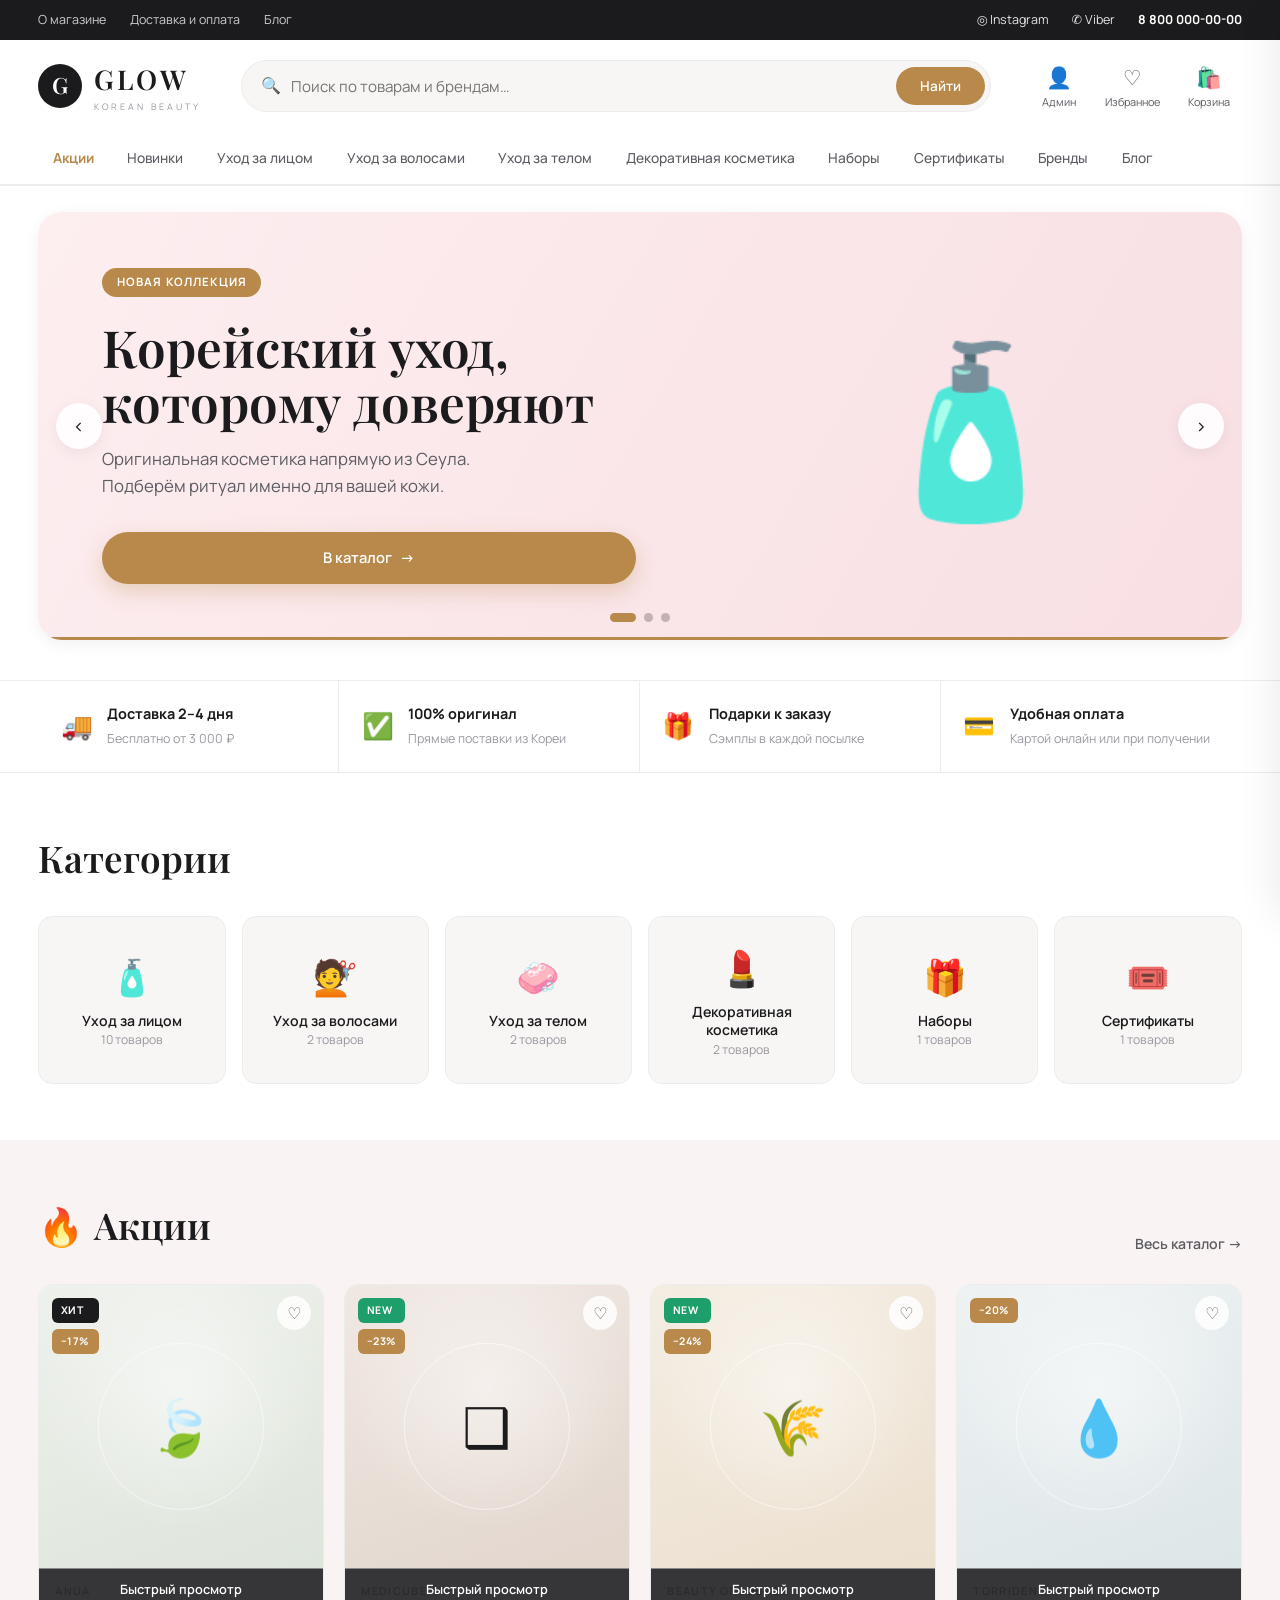
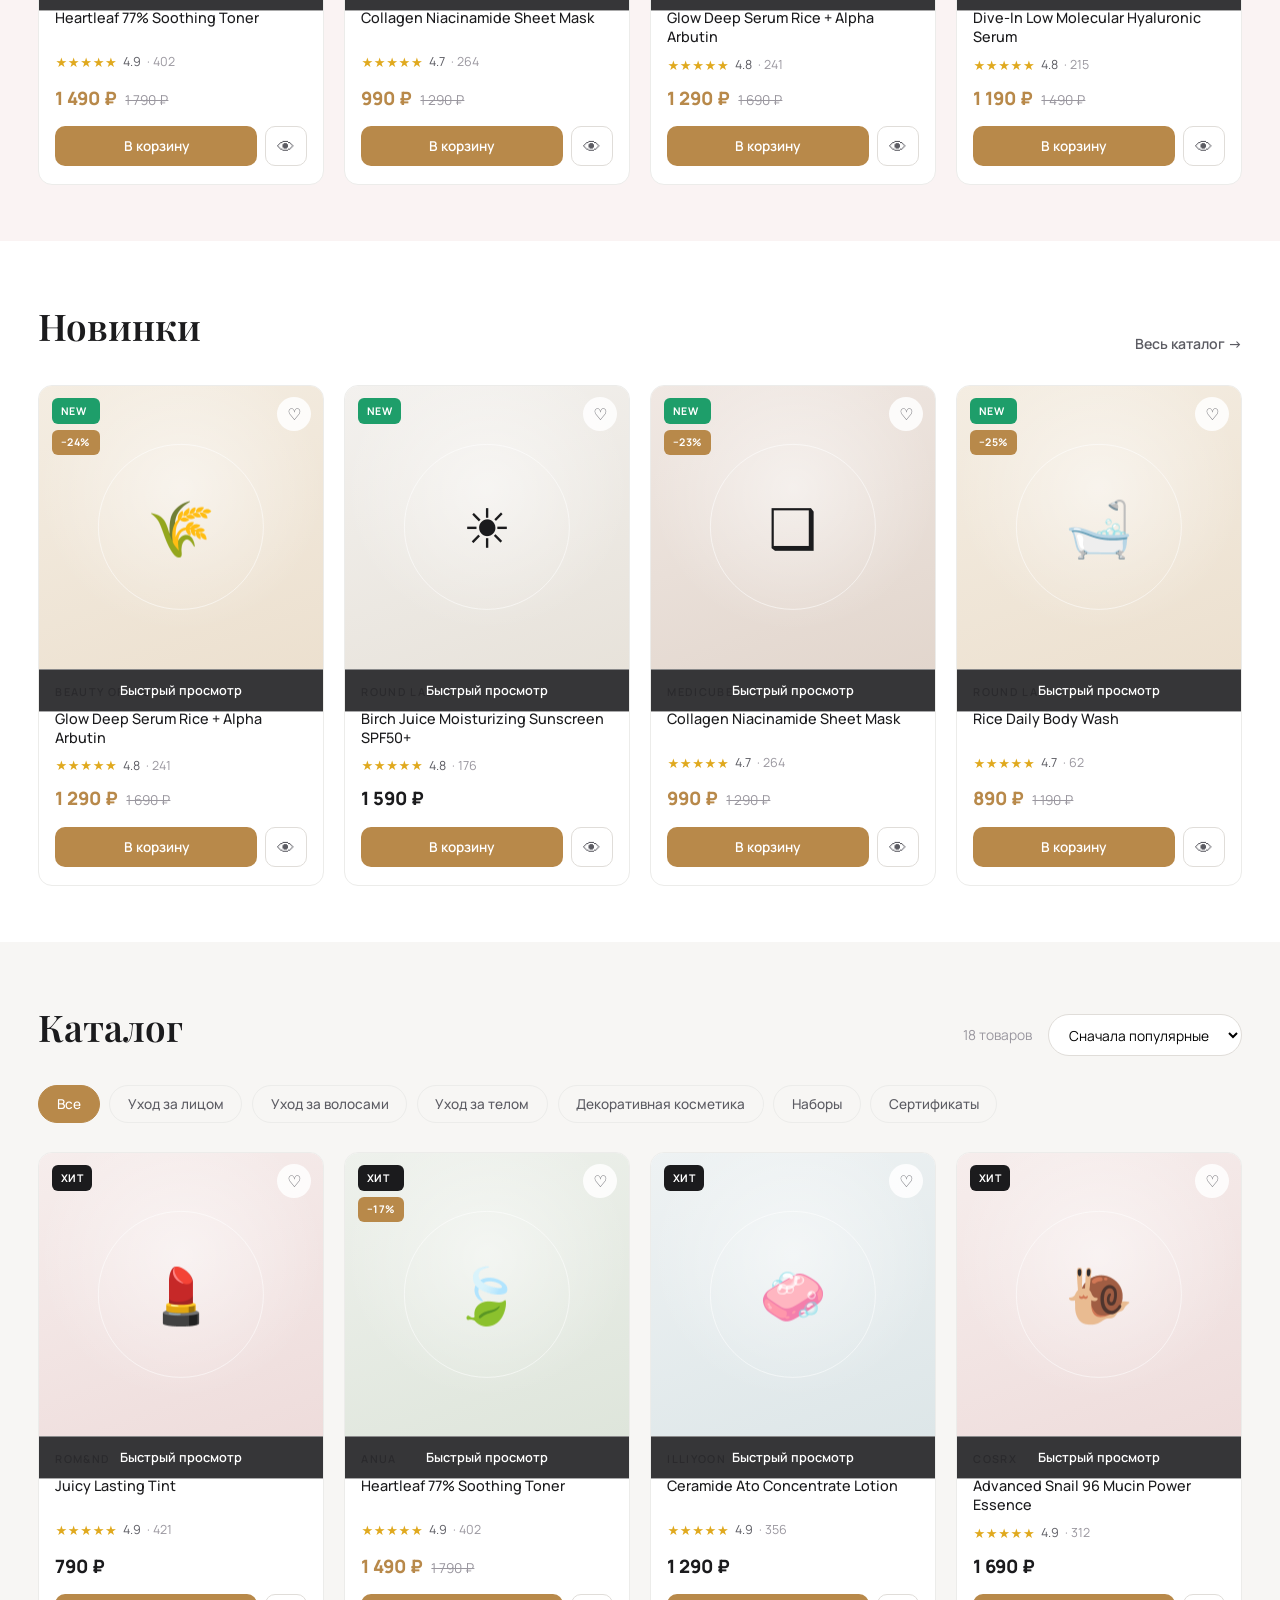
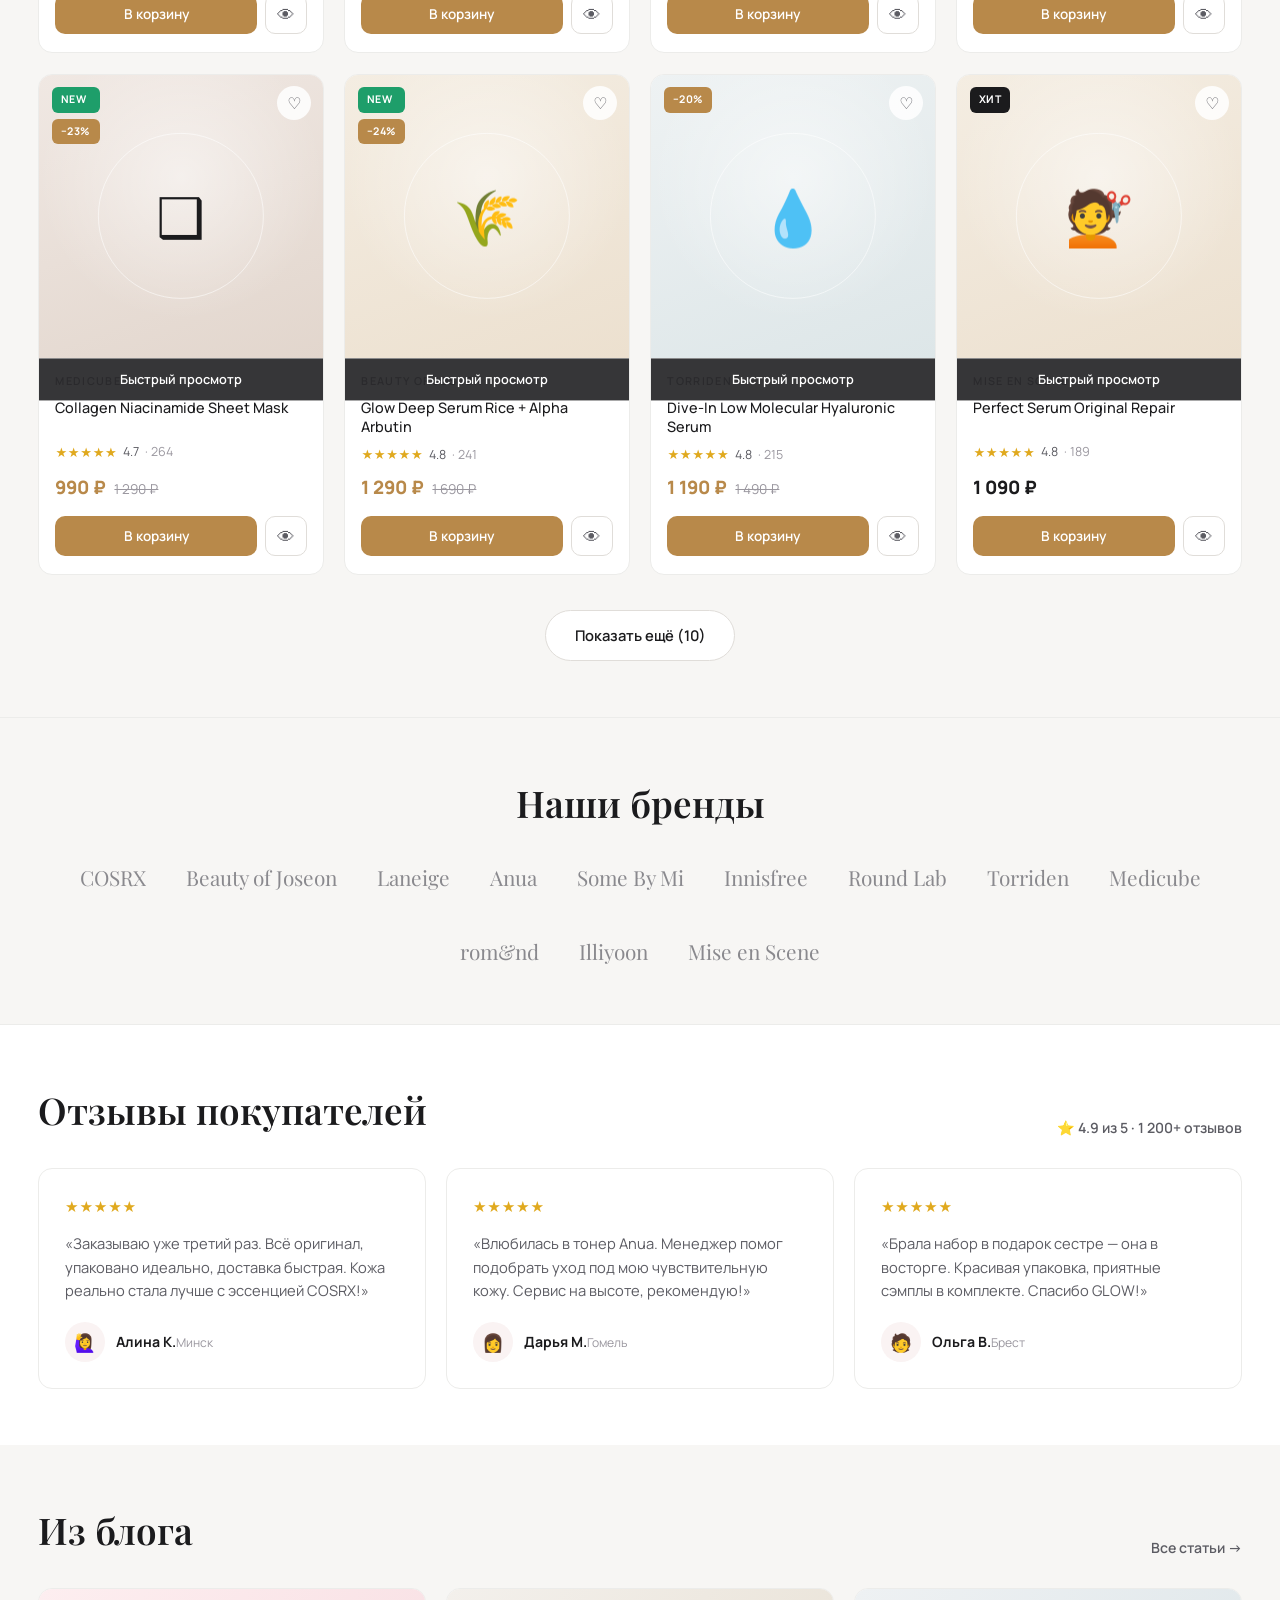
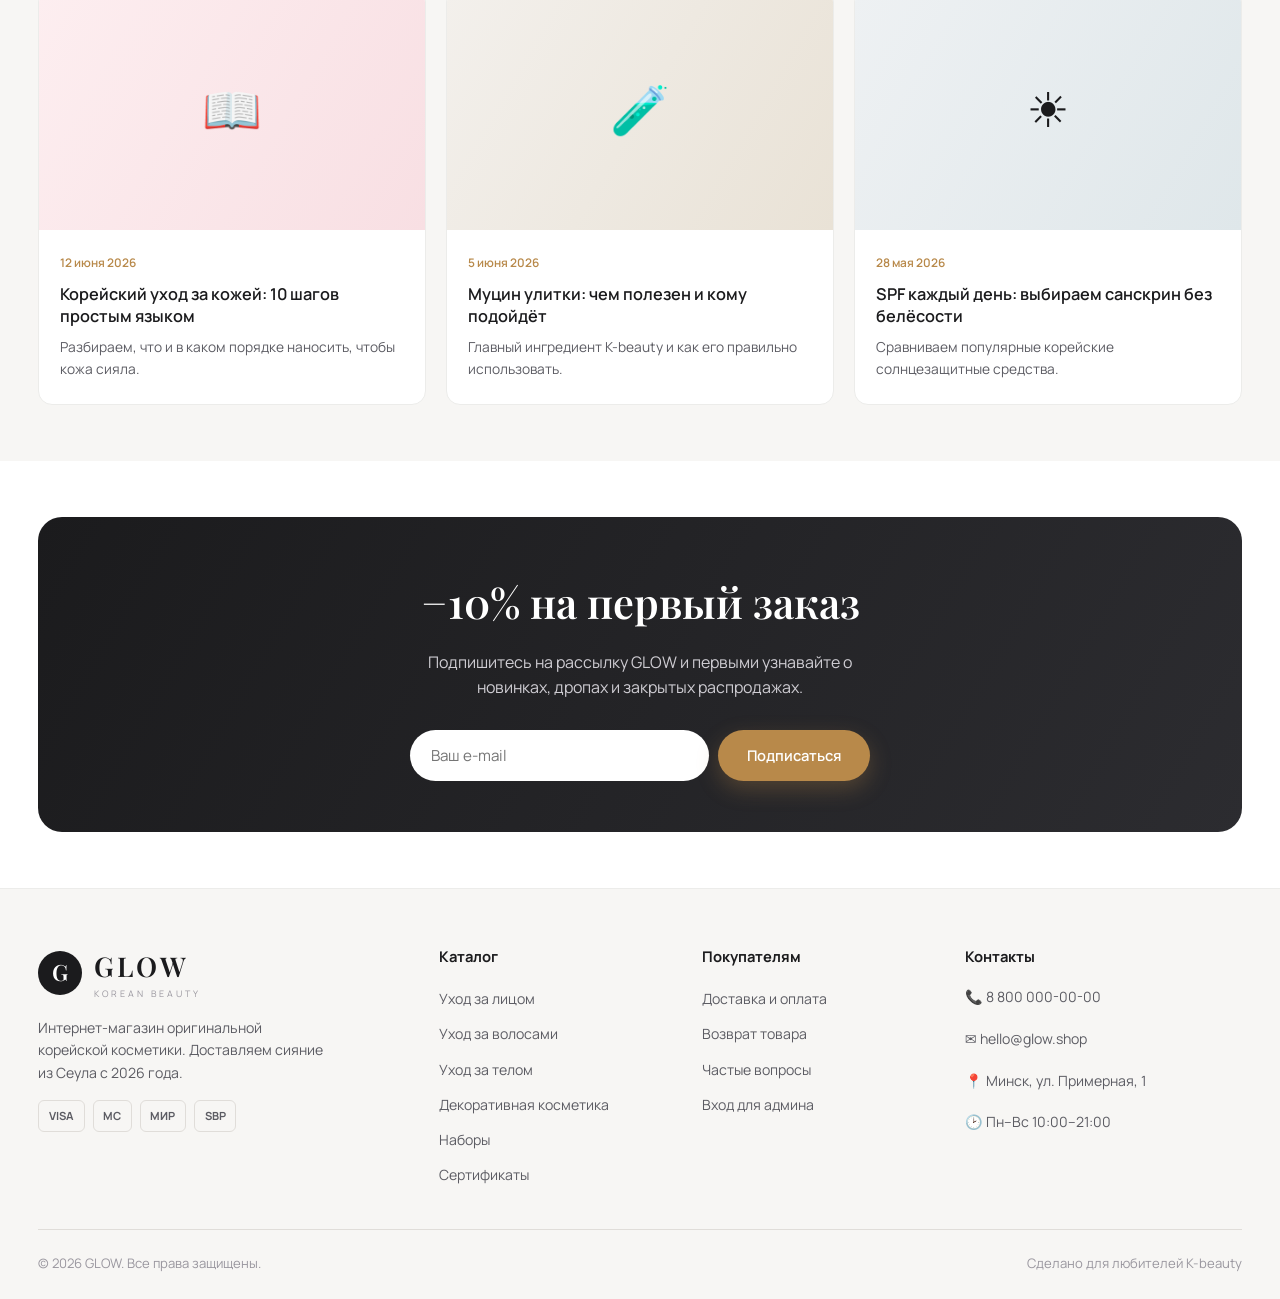
==== index.html @ 07dfbe12 "GLOW: интернет-магазин корейской косметики (витрина, корзина, админка, быстрый просмотр, избранное, " ====
<!DOCTYPE html>
<html lang="ru">
<head>
  <meta charset="UTF-8" />
  <meta name="viewport" content="width=device-width, initial-scale=1.0" />
  <title>GLOW — корейская косметика · интернет-магазин</title>
  <meta name="description" content="GLOW — оригинальная корейская косметика: уход за лицом, волосами, телом и декоративная косметика. Доставка по всей стране." />
  <link rel="preconnect" href="https://fonts.googleapis.com" />
  <link rel="preconnect" href="https://fonts.gstatic.com" crossorigin />
  <link rel="stylesheet" href="css/styles.css" />
  <link rel="icon" href="data:image/svg+xml,<svg xmlns='http://www.w3.org/2000/svg' viewBox='0 0 100 100'><circle cx='50' cy='50' r='48' fill='%231b1b1d'/><text x='50' y='70' font-size='54' text-anchor='middle' fill='white' font-family='Georgia'>G</text></svg>" />
</head>
<body>

  <!-- СЛУЖЕБНАЯ ПОЛОСА -->
  <div class="topbar">
    <div class="container">
      <div class="left">
        <a href="#about">О магазине</a>
        <a href="#delivery">Доставка и оплата</a>
        <a href="#blog">Блог</a>
      </div>
      <div class="right">
        <a href="#" title="Instagram">◎ Instagram</a>
        <a href="#" title="Viber">✆ Viber</a>
        <a href="tel:+78000000000" class="phone">8 800 000-00-00</a>
      </div>
    </div>
  </div>

  <!-- ШАПКА -->
  <header class="header" id="header">
    <div class="container header-main">
      <a href="index.html" class="logo">
        <span class="logo-mark">G</span>
        <span><span class="logo-text">GLOW</span><span class="logo-sub">korean beauty</span></span>
      </a>

      <form class="search" id="searchForm">
        <span class="ic">🔍</span>
        <input type="search" id="searchInput" placeholder="Поиск по товарам и брендам…" />
        <button type="submit">Найти</button>
      </form>

      <div class="header-actions">
        <button class="act" id="adminBtn"><span class="ic">👤</span><span>Админ</span></button>
        <button class="act" id="wishBtn"><span class="ic">♡</span><span>Избранное</span>
          <span class="cart-count" id="wishCount">0</span>
        </button>
        <button class="act" id="cartBtn"><span class="ic">🛍️</span><span>Корзина</span>
          <span class="cart-count" id="cartCount">0</span>
        </button>
      </div>
    </div>

    <!-- НАВИГАЦИЯ ПО КАТЕГОРИЯМ -->
    <nav class="catnav">
      <div class="container" id="catnav">
        <a href="#sale" class="hot">Акции</a>
        <a href="#new">Новинки</a>
        <!-- категории добавятся скриптом -->
        <a href="#brands">Бренды</a>
        <a href="#blog">Блог</a>
      </div>
    </nav>
  </header>

  <!-- ГЕРОЙ-СЛАЙДЕР -->
  <section class="hero">
    <div class="container">
      <div class="slider" id="slider">
        <div class="slides" id="slides">
          <div class="slide t1">
            <div class="s-copy">
              <span class="s-tag">Новая коллекция</span>
              <h2>Корейский уход,<br/>которому доверяют</h2>
              <p>Оригинальная косметика напрямую из Сеула. Подберём ритуал именно для вашей кожи.</p>
              <a href="#catalog" class="btn btn-red">В каталог <span class="arrow">→</span></a>
            </div>
            <div class="s-visual"><span class="motif">🧴</span></div>
          </div>
          <div class="slide t2">
            <div class="s-copy">
              <span class="s-tag">Скидки до 30%</span>
              <h2>Сезон распродаж<br/>уже начался</h2>
              <p>Бестселлеры COSRX, Anua и Beauty of Joseon по специальным ценам. Успейте забрать.</p>
              <a href="#sale" class="btn btn-red">Смотреть акции <span class="arrow">→</span></a>
            </div>
            <div class="s-visual"><span class="motif">🌸</span></div>
          </div>
          <div class="slide t3">
            <div class="s-copy">
              <span class="s-tag">Наборы GLOW</span>
              <h2>Готовый ритуал<br/>в одной коробке</h2>
              <p>Тонер, сыворотка, крем и SPF — всё, что нужно для сияющей кожи, со скидкой до 25%.</p>
              <a href="#catalog" class="btn btn-red">Выбрать набор <span class="arrow">→</span></a>
            </div>
            <div class="s-visual"><span class="motif">🎁</span></div>
          </div>
        </div>
        <button class="slider-arrow prev" id="slidePrev">‹</button>
        <button class="slider-arrow next" id="slideNext">›</button>
        <div class="slider-dots" id="slideDots"></div>
        <div class="slider-bar"><i id="slideBar"></i></div>
      </div>
    </div>
  </section>

  <!-- ДОВЕРИЕ -->
  <div class="trust" id="delivery">
    <div class="container">
      <div class="t"><span class="ic">🚚</span><div><b>Доставка 2–4 дня</b><span>Бесплатно от 3 000 ₽</span></div></div>
      <div class="t"><span class="ic">✅</span><div><b>100% оригинал</b><span>Прямые поставки из Кореи</span></div></div>
      <div class="t"><span class="ic">🎁</span><div><b>Подарки к заказу</b><span>Сэмплы в каждой посылке</span></div></div>
      <div class="t"><span class="ic">💳</span><div><b>Удобная оплата</b><span>Картой онлайн или при получении</span></div></div>
    </div>
  </div>

  <!-- КАТЕГОРИИ -->
  <section id="categories">
    <div class="container">
      <div class="sec-head"><h2>Категории</h2></div>
      <div class="cat-grid" id="catGrid"></div>
    </div>
  </section>

  <!-- АКЦИИ -->
  <section id="sale" style="background:var(--bg-soft-2)">
    <div class="container">
      <div class="sec-head">
        <h2><span class="em">🔥</span> Акции</h2>
        <a href="#catalog" class="link">Весь каталог →</a>
      </div>
      <div class="products" id="saleGrid"></div>
    </div>
  </section>

  <!-- НОВИНКИ -->
  <section id="new">
    <div class="container">
      <div class="sec-head">
        <h2>Новинки</h2>
        <a href="#catalog" class="link">Весь каталог →</a>
      </div>
      <div class="products" id="newGrid"></div>
    </div>
  </section>

  <!-- КАТАЛОГ -->
  <section id="catalog" style="background:var(--bg-soft)">
    <div class="container">
      <div class="sec-head">
        <h2>Каталог</h2>
        <div class="cat-tools">
          <span id="catCount" class="count-lbl"></span>
          <select id="sortSelect" class="sort-select" aria-label="Сортировка">
            <option value="popular">Сначала популярные</option>
            <option value="cheap">Сначала дешёвые</option>
            <option value="expensive">Сначала дорогие</option>
            <option value="rating">По рейтингу</option>
            <option value="discount">По размеру скидки</option>
            <option value="new">Сначала новинки</option>
          </select>
        </div>
      </div>
      <div class="filters" id="filters"></div>
      <div class="products" id="products"></div>
      <div class="load-more-wrap"><button class="btn btn-line" id="loadMore">Показать ещё</button></div>
    </div>
  </section>

  <!-- БРЕНДЫ -->
  <section class="brands" id="brands">
    <div class="container">
      <div class="sec-head" style="justify-content:center"><h2>Наши бренды</h2></div>
      <div class="brand-row">
        <span>COSRX</span><span>Beauty of Joseon</span><span>Laneige</span><span>Anua</span>
        <span>Some By Mi</span><span>Innisfree</span><span>Round Lab</span><span>Torriden</span>
        <span>Medicube</span><span>rom&amp;nd</span><span>Illiyoon</span><span>Mise en Scene</span>
      </div>
    </div>
  </section>

  <!-- ОТЗЫВЫ -->
  <section id="reviews">
    <div class="container">
      <div class="sec-head"><h2>Отзывы покупателей</h2><span class="link">⭐ 4.9 из 5 · 1 200+ отзывов</span></div>
      <div class="reviews-grid">
        <div class="review">
          <div class="stars">★★★★★</div>
          <p>«Заказываю уже третий раз. Всё оригинал, упаковано идеально, доставка быстрая. Кожа реально стала лучше с эссенцией COSRX!»</p>
          <div class="who"><div class="av">🙋‍♀️</div><div><b>Алина К.</b><span>Минск</span></div></div>
        </div>
        <div class="review">
          <div class="stars">★★★★★</div>
          <p>«Влюбилась в тонер Anua. Менеджер помог подобрать уход под мою чувствительную кожу. Сервис на высоте, рекомендую!»</p>
          <div class="who"><div class="av">👩</div><div><b>Дарья М.</b><span>Гомель</span></div></div>
        </div>
        <div class="review">
          <div class="stars">★★★★★</div>
          <p>«Брала набор в подарок сестре — она в восторге. Красивая упаковка, приятные сэмплы в комплекте. Спасибо GLOW!»</p>
          <div class="who"><div class="av">🧑</div><div><b>Ольга В.</b><span>Брест</span></div></div>
        </div>
      </div>
    </div>
  </section>

  <!-- БЛОГ -->
  <section id="blog" style="background:var(--bg-soft)">
    <div class="container">
      <div class="sec-head"><h2>Из блога</h2><a href="#" class="link">Все статьи →</a></div>
      <div class="blog-grid">
        <article class="post">
          <div class="cover t1" style="background:linear-gradient(120deg,#fdeef0,#f8dfe3)">📖</div>
          <div class="pb"><span class="date">12 июня 2026</span><h4>Корейский уход за кожей: 10 шагов простым языком</h4><p>Разбираем, что и в каком порядке наносить, чтобы кожа сияла.</p></div>
        </article>
        <article class="post">
          <div class="cover t2" style="background:linear-gradient(120deg,#f3f0ec,#e9e2d6)">🧪</div>
          <div class="pb"><span class="date">5 июня 2026</span><h4>Муцин улитки: чем полезен и кому подойдёт</h4><p>Главный ингредиент K-beauty и как его правильно использовать.</p></div>
        </article>
        <article class="post">
          <div class="cover t3" style="background:linear-gradient(120deg,#eef1f3,#dfe7ea)">☀️</div>
          <div class="pb"><span class="date">28 мая 2026</span><h4>SPF каждый день: выбираем санскрин без белёсости</h4><p>Сравниваем популярные корейские солнцезащитные средства.</p></div>
        </article>
      </div>
    </div>
  </section>

  <!-- CTA / РАССЫЛКА -->
  <section class="cta" id="about">
    <div class="container">
      <div class="cta-inner">
        <h2>−10% на первый заказ</h2>
        <p>Подпишитесь на рассылку GLOW и первыми узнавайте о новинках, дропах и закрытых распродажах.</p>
        <form class="subscribe" id="subForm">
          <input type="email" placeholder="Ваш e-mail" required />
          <button class="btn btn-red" type="submit">Подписаться</button>
        </form>
      </div>
    </div>
  </section>

  <!-- ПОДВАЛ -->
  <footer class="footer" id="contact">
    <div class="container">
      <div class="footer-grid">
        <div>
          <a href="index.html" class="logo">
            <span class="logo-mark">G</span>
            <span><span class="logo-text">GLOW</span><span class="logo-sub">korean beauty</span></span>
          </a>
          <p class="about">Интернет-магазин оригинальной корейской косметики. Доставляем сияние из Сеула с 2026 года.</p>
          <div class="pay"><span>VISA</span><span>MC</span><span>МИР</span><span>SBP</span></div>
        </div>
        <div>
          <h5>Каталог</h5>
          <ul id="footCats"></ul>
        </div>
        <div>
          <h5>Покупателям</h5>
          <ul>
            <li><a href="#delivery">Доставка и оплата</a></li>
            <li><a href="#">Возврат товара</a></li>
            <li><a href="#">Частые вопросы</a></li>
            <li><a href="admin.html">Вход для админа</a></li>
          </ul>
        </div>
        <div>
          <h5>Контакты</h5>
          <ul class="contacts">
            <li>📞 8 800 000-00-00</li>
            <li>✉️ hello@glow.shop</li>
            <li>📍 Минск, ул. Примерная, 1</li>
            <li>🕑 Пн–Вс 10:00–21:00</li>
          </ul>
        </div>
      </div>
      <div class="footer-bottom">
        <span>© 2026 GLOW. Все права защищены.</span>
        <span>Сделано для любителей K-beauty</span>
      </div>
    </div>
  </footer>

  <!-- КОРЗИНА -->
  <div class="overlay" id="overlay"></div>
  <aside class="drawer" id="drawer" aria-label="Корзина">
    <div class="drawer-head">
      <h3>Корзина</h3>
      <button class="close-btn" id="closeCart">✕</button>
    </div>
    <div class="drawer-body" id="cartBody"></div>
    <div class="drawer-foot" id="cartFoot" style="display:none">
      <div class="sum-row"><span>Товаров</span><span id="sumCount">0</span></div>
      <div class="sum-row save" id="saveRow" style="display:none"><span>Ваша выгода</span><span id="sumSave">0 ₽</span></div>
      <div class="sum-row"><span>Доставка</span><span id="sumShip">Бесплатно</span></div>
      <div class="sum-row total"><span>Итого</span><span id="sumTotal">0 ₽</span></div>
      <button class="btn btn-red checkout-btn" id="checkoutBtn">Оформить заказ <span class="arrow">→</span></button>
    </div>
  </aside>

  <!-- МОДАЛКА ВХОДА В АДМИНКУ -->
  <div class="modal-wrap" id="adminModal">
    <div class="modal">
      <div class="lock">🔐</div>
      <h3>Вход в админку</h3>
      <p>Введите пароль, чтобы управлять товарами</p>
      <form id="adminForm">
        <div class="field">
          <label for="adminPass">Пароль</label>
          <input type="password" id="adminPass" placeholder="••••••••" autocomplete="off" />
          <div class="hint">Демо-пароль: <b>glow2026</b></div>
        </div>
        <div class="err" id="adminErr"></div>
        <button class="btn btn-red checkout-btn" type="submit">Войти →</button>
      </form>
    </div>
  </div>

  <!-- БЫСТРЫЙ ПРОСМОТР -->
  <div class="modal-wrap qv-wrap" id="quickModal">
    <div class="modal-card qv"></div>
  </div>

  <!-- ОФОРМЛЕНИЕ ЗАКАЗА -->
  <div class="modal-wrap" id="checkoutModal">
    <div class="modal-card checkout">
      <div class="co-head">
        <h3>Оформление заказа</h3>
        <button class="close-btn" id="coClose">✕</button>
      </div>
      <form id="coForm" class="co-body">
        <div class="co-grid">
          <div class="co-fields">
            <div class="row2">
              <div class="field"><label>Имя и фамилия</label><input type="text" id="coName" required placeholder="Елена Иванова" /></div>
              <div class="field"><label>Телефон</label><input type="tel" id="coPhone" required placeholder="+7 900 000-00-00" /></div>
            </div>
            <div class="row2">
              <div class="field"><label>Город</label><input type="text" id="coCity" required placeholder="Москва" /></div>
              <div class="field"><label>Способ доставки</label>
                <select id="coDelivery">
                  <option>Курьер до двери</option>
                  <option>Пункт выдачи</option>
                  <option>Почта</option>
                </select>
              </div>
            </div>
            <div class="field"><label>Адрес</label><input type="text" id="coAddress" required placeholder="ул. Примерная, д. 1, кв. 1" /></div>
            <div class="field"><label>Комментарий к заказу</label><textarea id="coComment" rows="2" placeholder="Необязательно"></textarea></div>
            <div class="field promo-field">
              <label>Промокод</label>
              <div class="promo-row">
                <input type="text" id="promoInput" placeholder="Напр. GLOW10" />
                <button type="button" class="btn btn-line" id="promoApply">Применить</button>
              </div>
              <div class="promo-msg" id="promoMsg"></div>
              <div class="hint">Доступно: GLOW10 (−10%), SEOUL15 (−15%), BEAUTY (−5%)</div>
            </div>
          </div>
          <aside class="co-aside">
            <h4>Ваш заказ</h4>
            <div id="coSummary"></div>
            <button class="btn btn-red checkout-btn" type="submit">Подтвердить заказ</button>
            <p class="co-note">🔒 Это демо: оплата не списывается, данные не отправляются.</p>
          </aside>
        </div>
      </form>
      <div class="order-success" id="orderSuccess" style="display:none">
        <div class="os-ic">✅</div>
        <h3>Спасибо за заказ!</h3>
        <p>Номер заказа <b id="orderNum"></b> на сумму <b id="orderTotal"></b>.<br/>Менеджер свяжется с вами для подтверждения.</p>
        <button class="btn btn-red" onclick="document.getElementById('checkoutModal').classList.remove('open');document.body.style.overflow=''">Отлично!</button>
      </div>
    </div>
  </div>

  <!-- КНОПКА НАВЕРХ -->
  <button class="to-top" id="toTop" title="Наверх">↑</button>

  <div class="toasts" id="toasts"></div>

  <script src="js/store.js"></script>
  <script src="js/shop.js"></script>
</body>
</html>
---- css/styles.css ----
/* ============================================================
   GLOW — чистый e-commerce косметики (референс: tiki-toki.by)
   Белый фон · красный акцент · жёлтые звёзды рейтинга
   Строгая, аккуратная типографика.
   ============================================================ */

@import url('https://fonts.googleapis.com/css2?family=Manrope:wght@300;400;500;600;700;800&family=Playfair+Display:ital,wght@0,500;0,600;1,500&display=swap');

:root {
  --bg:        #ffffff;
  --bg-soft:   #f7f6f4;
  --bg-soft-2: #faf3f3;
  --ink:       #1b1b1d;
  --ink-2:     #5c5c63;
  --muted:     #9a979f;
  --line:      #ececea;
  --line-2:    #e0ddd9;

  --red:       #b8894a;   /* акцент: тёплое золото (кнопки, скидки) */
  --red-dark:  #9c7038;
  --red-soft:  #f6efe4;
  --star:      #e0a91e;
  --green:     #1e9e6a;

  --radius:    14px;
  --radius-sm: 10px;
  --radius-pill: 999px;
  --ease: cubic-bezier(.22,.61,.36,1);
  --shadow-sm: 0 4px 16px rgba(20,20,30,.06);
  --shadow-md: 0 14px 40px rgba(20,20,30,.10);

  --display: 'Playfair Display', Georgia, serif;
  --body: 'Manrope', system-ui, -apple-system, sans-serif;
}

* { margin: 0; padding: 0; box-sizing: border-box; }
html { scroll-behavior: smooth; }
body {
  font-family: var(--body); color: var(--ink); background: var(--bg);
  line-height: 1.6; font-weight: 400; overflow-x: hidden; -webkit-font-smoothing: antialiased;
}
a { color: inherit; text-decoration: none; }
button { font-family: inherit; cursor: pointer; border: none; background: none; color: inherit; }
img { max-width: 100%; display: block; }
::selection { background: var(--red); color: #fff; }
.container { width: min(1280px, 94vw); margin-inline: auto; }

/* ============================================================
   ВЕРХНЯЯ СЛУЖЕБНАЯ ПОЛОСА
   ============================================================ */
.topbar { background: var(--ink); color: #fff; font-size: .78rem; }
.topbar .container { display: flex; align-items: center; justify-content: space-between; height: 40px; }
.topbar .left { display: flex; gap: 1.5rem; color: #cfcdd3; }
.topbar .left a { transition: color .2s; }
.topbar .left a:hover { color: #fff; }
.topbar .right { display: flex; gap: 1.4rem; align-items: center; }
.topbar .right a { display: inline-flex; align-items: center; gap: .4rem; color: #e6e4e9; transition: color .2s; }
.topbar .right a:hover { color: #fff; }
.topbar .phone { font-weight: 700; color: #fff !important; }

/* ============================================================
   ШАПКА (логотип · поиск · действия)
   ============================================================ */
.header { position: sticky; top: 0; z-index: 100; background: rgba(255,255,255,.96);
  backdrop-filter: blur(8px); border-bottom: 1px solid var(--line); }
/* шапка по центру — та же сетка, что и у контента */
.header-main { display: flex; align-items: center; gap: 2.5rem; height: 92px; }

.logo { display: flex; align-items: center; gap: .7rem; flex: none; }
.logo-mark { width: 44px; height: 44px; border-radius: 50%; background: var(--ink); color: #fff;
  display: grid; place-items: center; font-family: var(--display); font-size: 1.4rem; font-weight: 600; }
.logo-text { font-family: var(--display); font-size: 1.7rem; font-weight: 600; letter-spacing: .12em; }
.logo-sub { display: block; font-size: .56rem; letter-spacing: .34em; text-transform: uppercase; color: var(--muted); font-family: var(--body); margin-top: -2px; }

.search { flex: 1; display: flex; align-items: center; gap: .6rem; max-width: 760px;
  background: var(--bg-soft); border: 1px solid var(--line); border-radius: var(--radius-pill);
  padding: .2rem .3rem .2rem 1.2rem; transition: border-color .2s, box-shadow .2s; }
.search:focus-within { border-color: var(--red); box-shadow: 0 0 0 3px var(--red-soft); }
.search .ic { color: var(--muted); font-size: 1rem; }
.search input { flex: 1; border: none; outline: none; background: transparent; font-family: inherit;
  font-size: .95rem; padding: .7rem 0; }
.search button { background: var(--red); color: #fff; font-weight: 600; font-size: .85rem;
  padding: .65rem 1.5rem; border-radius: var(--radius-pill); transition: background .2s; }
.search button:hover { background: var(--red-dark); }

.header-actions { display: flex; align-items: center; gap: .4rem; flex: none; }
.act {
  display: flex; flex-direction: column; align-items: center; gap: .2rem;
  padding: .5rem .7rem; border-radius: var(--radius-sm); position: relative;
  font-size: .68rem; color: var(--ink-2); transition: color .2s, background .2s;
}
.act:hover { color: var(--red); background: var(--bg-soft); }
.act .ic { font-size: 1.3rem; }
.cart-count {
  position: absolute; top: 2px; right: 6px; min-width: 18px; height: 18px; padding: 0 4px;
  background: var(--red); color: #fff; font-size: .66rem; font-weight: 700; border-radius: 999px;
  display: grid; place-items: center; border: 2px solid #fff; transform: scale(0); transition: transform .25s var(--ease);
}
.cart-count.show { transform: scale(1); }
.cart-count.bump { animation: bump .4s var(--ease); }
@keyframes bump { 0%{transform:scale(1)} 45%{transform:scale(1.35)} 100%{transform:scale(1)} }

/* ============================================================
   НАВИГАЦИЯ ПО КАТЕГОРИЯМ
   ============================================================ */
.catnav { border-bottom: 1px solid var(--line); background: #fff; }
.catnav .container { display: flex; align-items: center; gap: .3rem; height: 52px; overflow-x: auto; scrollbar-width: none; }
.catnav .container::-webkit-scrollbar { display: none; }
.catnav a {
  white-space: nowrap; font-size: .86rem; font-weight: 500; color: var(--ink-2);
  padding: .55rem .9rem; border-radius: var(--radius-sm); transition: color .2s, background .2s;
}
.catnav a:hover { color: var(--red); background: var(--red-soft); }
.catnav a.hot { color: var(--red); font-weight: 700; }
.burger { display: none; font-size: 1.5rem; }

/* ============================================================
   КНОПКИ
   ============================================================ */
.btn { display: inline-flex; align-items: center; justify-content: center; gap: .5rem;
  font-weight: 600; font-size: .92rem; padding: .9rem 1.8rem; border-radius: var(--radius-pill);
  transition: transform .2s var(--ease), background .2s, box-shadow .2s, color .2s; }
.btn .arrow { transition: transform .25s var(--ease); }
.btn:hover .arrow { transform: translateX(4px); }
.btn-red { background: var(--red); color: #fff; box-shadow: 0 8px 22px rgba(184,137,74,.30); }
.btn-red:hover { background: var(--red-dark); transform: translateY(-2px); }
.btn-dark { background: var(--ink); color: #fff; }
.btn-dark:hover { transform: translateY(-2px); box-shadow: var(--shadow-md); }
.btn-line { background: #fff; color: var(--ink); border: 1px solid var(--line-2); }
.btn-line:hover { border-color: var(--ink); }

/* ============================================================
   ГЕРОЙ-СЛАЙДЕР
   ============================================================ */
.hero { padding: 1.6rem 0 0; }
.slider { position: relative; border-radius: 24px; overflow: hidden; box-shadow: var(--shadow-sm); }
.slides { display: flex; transition: transform .7s var(--ease); }
.slide { min-width: 100%; display: grid; grid-template-columns: 1.1fr .9fr; min-height: 420px; }
.slide .s-copy { display: flex; flex-direction: column; justify-content: center; padding: 3.5rem 4rem; }
.slide .s-tag { display: inline-block; align-self: flex-start; background: var(--red); color: #fff;
  font-size: .72rem; font-weight: 700; letter-spacing: .1em; text-transform: uppercase;
  padding: .35rem .9rem; border-radius: var(--radius-pill); margin-bottom: 1.4rem; }
.slide h2 { font-family: var(--display); font-size: clamp(2rem, 4vw, 3.2rem); font-weight: 600;
  line-height: 1.08; margin-bottom: 1rem; }
.slide p { color: var(--ink-2); font-size: 1.05rem; max-width: 40ch; margin-bottom: 2rem; }
.slide .s-visual { display: grid; place-items: center; position: relative; }
.slide .s-visual .motif { font-size: clamp(6rem, 13vw, 11rem); }
.slide.t1 { background: linear-gradient(120deg,#fdeef0,#f8dfe3); }
.slide.t2 { background: linear-gradient(120deg,#f3f0ec,#e9e2d6); }
.slide.t3 { background: linear-gradient(120deg,#eef1f3,#dfe7ea); }

.slider-dots { position: absolute; bottom: 18px; left: 50%; transform: translateX(-50%);
  display: flex; gap: .5rem; z-index: 5; }
.slider-dots button { width: 9px; height: 9px; border-radius: 50%; background: rgba(27,27,29,.25); transition: .25s; }
.slider-dots button.active { background: var(--red); width: 26px; border-radius: 999px; }
.slider-arrow { position: absolute; top: 50%; transform: translateY(-50%); z-index: 5;
  width: 46px; height: 46px; border-radius: 50%; background: rgba(255,255,255,.9); box-shadow: var(--shadow-sm);
  display: grid; place-items: center; font-size: 1.2rem; transition: background .2s, transform .2s; }
.slider-arrow:hover { background: #fff; }
.slider-arrow.prev { left: 18px; } .slider-arrow.next { right: 18px; }

/* ============================================================
   ПОЛОСА ДОВЕРИЯ
   ============================================================ */
.trust { border-block: 1px solid var(--line); margin-top: 2.5rem; }
.trust .container { display: grid; grid-template-columns: repeat(4,1fr); }
.trust .t { display: flex; align-items: center; gap: .9rem; padding: 1.3rem 1.4rem; border-right: 1px solid var(--line); }
.trust .t:last-child { border-right: none; }
.trust .t .ic { font-size: 1.6rem; }
.trust .t b { display: block; font-size: .9rem; }
.trust .t span { font-size: .78rem; color: var(--muted); }

/* ============================================================
   СЕКЦИИ
   ============================================================ */
section { padding: 3.5rem 0; }
.sec-head { display: flex; align-items: flex-end; justify-content: space-between; gap: 1rem; margin-bottom: 1.8rem; flex-wrap: wrap; }
.sec-head h2 { font-family: var(--display); font-size: clamp(1.6rem, 3vw, 2.3rem); font-weight: 600; display: flex; align-items: center; gap: .6rem; }
.sec-head h2 .em { color: var(--red); }
.sec-head .link { font-size: .88rem; font-weight: 600; color: var(--ink-2); display: inline-flex; gap: .4rem; transition: color .2s; }
.sec-head .link:hover { color: var(--red); }

/* категории-плитки */
.cat-grid { display: grid; grid-template-columns: repeat(6,1fr); gap: 1rem; }
.cat-tile {
  background: var(--bg-soft); border: 1px solid var(--line); border-radius: var(--radius);
  padding: 1.6rem 1rem; text-align: center; transition: transform .25s var(--ease), box-shadow .25s, border-color .2s;
}
.cat-tile:hover { transform: translateY(-5px); box-shadow: var(--shadow-md); border-color: transparent; background: #fff; }
.cat-tile .ic { font-size: 2.2rem; }
.cat-tile b { display: block; font-size: .88rem; font-weight: 600; margin-top: .7rem; line-height: 1.3; }
.cat-tile span { font-size: .76rem; color: var(--muted); }

/* фильтры каталога */
.filters { display: flex; gap: .6rem; flex-wrap: wrap; margin-bottom: 1.8rem; }
.chip { font-size: .85rem; font-weight: 500; padding: .55rem 1.1rem; border-radius: var(--radius-pill);
  background: var(--bg-soft); border: 1px solid var(--line); color: var(--ink-2); transition: all .2s var(--ease); }
.chip:hover { border-color: var(--red); color: var(--red); }
.chip.active { background: var(--red); border-color: var(--red); color: #fff; }

/* ============================================================
   КАРТОЧКА ТОВАРА
   ============================================================ */
.products { display: grid; grid-template-columns: repeat(4,1fr); gap: 1.3rem; }
.card { background: #fff; border: 1px solid var(--line); border-radius: var(--radius); overflow: hidden;
  display: flex; flex-direction: column; transition: transform .25s var(--ease), box-shadow .25s, border-color .2s; }
.card:hover { transform: translateY(-6px); box-shadow: var(--shadow-md); border-color: transparent; }
.card-media { position: relative; aspect-ratio: 1/1; display: grid; place-items: center; }
.card-media .ico { font-size: 3.4rem; transition: transform .4s var(--ease); }
.card:hover .card-media .ico { transform: scale(1.1); }
.badges { position: absolute; top: .8rem; left: .8rem; display: flex; flex-direction: column; gap: .4rem; z-index: 2; }
.tag { font-size: .66rem; font-weight: 700; letter-spacing: .04em; padding: .26rem .55rem; border-radius: 6px; color: #fff; }
.tag.hit { background: var(--ink); } .tag.new { background: var(--green); } .tag.sale { background: var(--red); }
.wish { position: absolute; top: .7rem; right: .7rem; z-index: 2; width: 34px; height: 34px; border-radius: 50%;
  background: rgba(255,255,255,.85); display: grid; place-items: center; font-size: 1rem; color: var(--ink-2);
  transition: transform .2s, color .2s; }
.wish:hover { transform: scale(1.12); }
.wish.on { color: var(--red); }

.card-body { padding: .9rem 1rem 1.1rem; display: flex; flex-direction: column; gap: .5rem; flex: 1; }
.card-brand { font-size: .68rem; letter-spacing: .12em; text-transform: uppercase; color: var(--muted); font-weight: 600; }
.card-name { font-size: .9rem; font-weight: 500; line-height: 1.35; min-height: 2.5em;
  display: -webkit-box; -webkit-line-clamp: 2; -webkit-box-orient: vertical; overflow: hidden; }
.rating { display: flex; align-items: center; gap: .35rem; font-size: .78rem; color: var(--ink-2); }
.stars { color: var(--star); letter-spacing: .05em; font-size: .82rem; }
.rating .rev { color: var(--muted); }
.price-row { display: flex; align-items: baseline; gap: .5rem; margin-top: auto; }
.price { font-size: 1.15rem; font-weight: 800; color: var(--ink); }
.price.sale { color: var(--red); }
.old-price { font-size: .85rem; color: var(--muted); text-decoration: line-through; }
.card-actions { display: flex; gap: .5rem; margin-top: .3rem; }
.add-cart { flex: 1; background: var(--red); color: #fff; font-weight: 600; font-size: .85rem;
  padding: .7rem; border-radius: var(--radius-sm); transition: background .2s, transform .15s; }
.add-cart:hover { background: var(--red-dark); }
.add-cart:active { transform: scale(.97); }
.quick { flex: none; width: 42px; border-radius: var(--radius-sm); border: 1px solid var(--line-2);
  font-size: 1.1rem; color: var(--ink-2); transition: border-color .2s, color .2s; }
.quick:hover { border-color: var(--red); color: var(--red); }
.stock-out .add-cart { background: var(--muted); pointer-events: none; }
.stock-out .card-media .ico { opacity: .4; }

/* появление */
.reveal { opacity: 0; transform: translateY(26px); transition: opacity .7s var(--ease), transform .7s var(--ease); }
.reveal.in { opacity: 1; transform: translateY(0); }

/* ============================================================
   БРЕНДЫ
   ============================================================ */
.brands { background: var(--bg-soft); border-block: 1px solid var(--line); }
.brand-row { display: flex; flex-wrap: wrap; justify-content: center; align-items: center; gap: 2.5rem; }
.brand-row span { font-family: var(--display); font-size: 1.3rem; color: var(--ink-2); opacity: .7; transition: opacity .2s, color .2s; }
.brand-row span:hover { opacity: 1; color: var(--red); }

/* ============================================================
   ОТЗЫВЫ
   ============================================================ */
.reviews-grid { display: grid; grid-template-columns: repeat(3,1fr); gap: 1.3rem; }
.review { background: #fff; border: 1px solid var(--line); border-radius: var(--radius); padding: 1.6rem; }
.review .stars { font-size: .95rem; margin-bottom: .8rem; }
.review p { font-size: .92rem; color: var(--ink-2); line-height: 1.6; margin-bottom: 1.2rem; }
.review .who { display: flex; align-items: center; gap: .7rem; }
.review .av { width: 40px; height: 40px; border-radius: 50%; background: var(--bg-soft-2); display: grid; place-items: center; font-size: 1.1rem; }
.review .who b { font-size: .88rem; } .review .who span { font-size: .76rem; color: var(--muted); }

/* ============================================================
   БЛОГ
   ============================================================ */
.blog-grid { display: grid; grid-template-columns: repeat(3,1fr); gap: 1.3rem; }
.post { background: #fff; border: 1px solid var(--line); border-radius: var(--radius); overflow: hidden;
  transition: transform .25s var(--ease), box-shadow .25s; }
.post:hover { transform: translateY(-5px); box-shadow: var(--shadow-md); }
.post .cover { aspect-ratio: 16/10; display: grid; place-items: center; font-size: 3rem; }
.post .pb { padding: 1.2rem 1.3rem 1.5rem; }
.post .date { font-size: .74rem; color: var(--red); font-weight: 600; }
.post h4 { font-size: 1.02rem; font-weight: 600; margin: .5rem 0 .6rem; line-height: 1.35; }
.post p { font-size: .86rem; color: var(--ink-2); }

/* ============================================================
   РАССЫЛКА / CTA
   ============================================================ */
.cta { }
.cta-inner { background: linear-gradient(120deg,#1b1b1d,#2c2c30); color: #fff; border-radius: 24px;
  padding: 3.2rem 2rem; text-align: center; position: relative; overflow: hidden; }
.cta-inner h2 { font-family: var(--display); font-size: clamp(1.7rem,3.4vw,2.6rem); font-weight: 600; }
.cta-inner p { color: #cfcdd3; margin: .9rem auto 1.8rem; max-width: 46ch; }
.subscribe { display: flex; gap: .6rem; max-width: 460px; margin-inline: auto; }
.subscribe input { flex: 1; padding: .95rem 1.3rem; border-radius: var(--radius-pill); border: none; outline: none;
  font-family: inherit; font-size: .95rem; }

/* ============================================================
   ПОДВАЛ
   ============================================================ */
.footer { background: var(--bg-soft); border-top: 1px solid var(--line); padding: 3.5rem 0 1.6rem; }
.footer-grid { display: grid; grid-template-columns: 1.6fr 1fr 1fr 1.2fr; gap: 2rem; margin-bottom: 2.6rem; }
.footer .about { color: var(--ink-2); font-size: .88rem; margin-top: 1rem; max-width: 32ch; }
.footer h5 { font-size: .92rem; font-weight: 700; margin-bottom: 1.1rem; }
.footer ul { list-style: none; display: grid; gap: .6rem; }
.footer ul a { color: var(--ink-2); font-size: .88rem; transition: color .2s; }
.footer ul a:hover { color: var(--red); }
.footer .contacts li { font-size: .88rem; color: var(--ink-2); display: flex; gap: .5rem; margin-bottom: .6rem; }
.pay { display: flex; gap: .5rem; margin-top: 1rem; }
.pay span { font-size: .7rem; font-weight: 700; padding: .35rem .6rem; border: 1px solid var(--line-2); border-radius: 6px; color: var(--ink-2); }
.footer-bottom { border-top: 1px solid var(--line-2); padding-top: 1.4rem; display: flex; justify-content: space-between;
  flex-wrap: wrap; gap: 1rem; font-size: .82rem; color: var(--muted); }

/* ============================================================
   КОРЗИНА
   ============================================================ */
.overlay { position: fixed; inset: 0; background: rgba(20,20,30,.4); opacity: 0; visibility: hidden;
  transition: .35s var(--ease); z-index: 200; }
.overlay.open { opacity: 1; visibility: visible; }
.drawer { position: fixed; top: 0; right: 0; height: 100%; width: min(440px,100vw); background: #fff; z-index: 210;
  box-shadow: var(--shadow-md); transform: translateX(100%); transition: transform .4s var(--ease);
  display: flex; flex-direction: column; }
.drawer.open { transform: translateX(0); }
.drawer-head { display: flex; align-items: center; justify-content: space-between; padding: 1.3rem 1.5rem; border-bottom: 1px solid var(--line); }
.drawer-head h3 { font-family: var(--display); font-size: 1.35rem; font-weight: 600; }
.close-btn { width: 38px; height: 38px; border-radius: 50%; background: var(--bg-soft); font-size: 1.1rem;
  display: grid; place-items: center; transition: background .2s, transform .2s; }
.close-btn:hover { background: var(--red-soft); color: var(--red); transform: rotate(90deg); }
.drawer-body { flex: 1; overflow-y: auto; padding: .5rem 1.5rem; }
.cart-empty { text-align: center; padding: 3.5rem 1rem; color: var(--muted); }
.cart-empty .big { font-size: 3rem; margin-bottom: 1rem; }
.cart-item { display: flex; gap: 1rem; padding: 1.1rem 0; border-bottom: 1px solid var(--line); animation: rise .35s var(--ease); }
@keyframes rise { from{opacity:0; transform:translateY(10px)} to{opacity:1; transform:none} }
.cart-item .thumb { width: 66px; height: 66px; border-radius: var(--radius-sm); flex: none; display: grid; place-items: center; font-size: 1.8rem; }
.cart-item .info { flex: 1; min-width: 0; }
.cart-item .info .br { font-size: .66rem; letter-spacing: .1em; text-transform: uppercase; color: var(--muted); font-weight: 600; }
.cart-item .info b { font-size: .88rem; font-weight: 500; display: block; line-height: 1.35; margin: .15rem 0 .35rem; }
.cart-item .info .pr { font-weight: 700; color: var(--red); }
.cart-item .info .pr small { color: var(--muted); text-decoration: line-through; font-weight: 400; margin-left: .4rem; }
.qty { display: inline-flex; align-items: center; gap: .3rem; margin-top: .5rem; border: 1px solid var(--line); border-radius: var(--radius-pill); }
.qty button { width: 28px; height: 28px; border-radius: 50%; font-size: 1rem; transition: background .2s; }
.qty button:hover { background: var(--bg-soft); }
.qty span { min-width: 24px; text-align: center; font-size: .85rem; font-weight: 600; }
.remove { margin-left: auto; align-self: flex-start; color: var(--muted); font-size: 1.05rem; transition: color .2s; }
.remove:hover { color: var(--red); }
.drawer-foot { padding: 1.3rem 1.5rem; border-top: 1px solid var(--line); background: var(--bg-soft); }
.sum-row { display: flex; justify-content: space-between; margin-bottom: .5rem; font-size: .92rem; color: var(--ink-2); }
.sum-row.save { color: var(--green); font-weight: 600; }
.sum-row.total { font-size: 1.2rem; font-weight: 800; color: var(--ink); margin: .7rem 0 1.1rem; }
.checkout-btn { width: 100%; }

/* ============================================================
   ТОСТЫ
   ============================================================ */
.toasts { position: fixed; bottom: 24px; left: 50%; transform: translateX(-50%); z-index: 300;
  display: flex; flex-direction: column; gap: .6rem; align-items: center; width: max-content; max-width: 92vw; }
.toast { background: var(--ink); color: #fff; padding: .85rem 1.4rem; border-radius: var(--radius-pill);
  font-size: .9rem; font-weight: 500; box-shadow: var(--shadow-md); display: flex; align-items: center; gap: .6rem;
  animation: toastIn .35s var(--ease), toastOut .35s var(--ease) 2.7s forwards; }
.toast .ic { color: #6ee7a8; }
@keyframes toastIn { from{opacity:0; transform:translateY(18px)} to{opacity:1; transform:none} }
@keyframes toastOut { to{opacity:0; transform:translateY(18px)} }

/* ============================================================
   МОДАЛКА / ФОРМЫ
   ============================================================ */
.modal-wrap { position: fixed; inset: 0; z-index: 250; display: grid; place-items: center;
  background: rgba(20,20,30,.5); opacity: 0; visibility: hidden; transition: .3s var(--ease); padding: 1rem; }
.modal-wrap.open { opacity: 1; visibility: visible; }
.modal { background: #fff; width: min(420px,100%); border-radius: 20px; padding: 2.4rem; box-shadow: var(--shadow-md);
  transform: scale(.94); transition: transform .3s var(--ease); text-align: center; }
.modal-wrap.open .modal { transform: scale(1); }
.modal .lock { font-size: 2.4rem; margin-bottom: .5rem; }
.modal h3 { font-family: var(--display); font-size: 1.5rem; font-weight: 600; margin-bottom: .3rem; }
.modal p { color: var(--muted); font-size: .88rem; margin-bottom: 1.5rem; }
.field { text-align: left; margin-bottom: 1rem; }
.field label { font-size: .8rem; font-weight: 600; display: block; margin-bottom: .4rem; }
.field input, .field select, .field textarea { width: 100%; padding: .8rem 1rem; border-radius: var(--radius-sm);
  border: 1px solid var(--line-2); font-family: inherit; font-size: .95rem; background: #fff; outline: none; transition: border-color .2s; }
.field input:focus, .field select:focus, .field textarea:focus { border-color: var(--red); }
.field textarea { resize: vertical; }
.field .hint { font-size: .76rem; color: var(--muted); margin-top: .35rem; }
.err { color: var(--red); font-size: .84rem; min-height: 1.2em; margin-bottom: .6rem; }

/* ============================================================
   АДАПТИВ
   ============================================================ */
@media (max-width: 1080px) { .cat-grid { grid-template-columns: repeat(3,1fr); } .products { grid-template-columns: repeat(3,1fr); } }
@media (max-width: 900px) {
  .topbar .left { display: none; }
  .header-main { gap: 1rem; height: 72px; }
  .logo-text { font-size: 1.4rem; }
  .act span { display: none; }
  .trust .container { grid-template-columns: 1fr 1fr; }
  .trust .t:nth-child(2) { border-right: none; }
  .slide { grid-template-columns: 1fr; }
  .slide .s-visual { display: none; }
  .reviews-grid, .blog-grid { grid-template-columns: 1fr; }
  .footer-grid { grid-template-columns: 1fr 1fr; }
}
@media (max-width: 600px) {
  .search .ic, .logo-sub { display: none; }
  .cat-grid { grid-template-columns: repeat(2,1fr); }
  .products { grid-template-columns: repeat(2,1fr); gap: .9rem; }
  .card-actions .quick { display: none; }
  .trust .container { grid-template-columns: 1fr; }
  .trust .t { border-right: none; border-bottom: 1px solid var(--line); }
  .footer-grid { grid-template-columns: 1fr; }
  .subscribe { flex-direction: column; }
  .slide .s-copy { padding: 2.2rem 1.6rem; }
}
/* ============================================================
   ДОРАБОТКИ: карточка, быстрый просмотр, оформление, прочее
   ============================================================ */

/* — декор карточки + быстрый просмотр поверх медиа — */
.card-media::before { content:''; position:absolute; inset:0; background: radial-gradient(circle at 50% 36%, rgba(255,255,255,.5), transparent 62%); }
.card-media::after { content:''; position:absolute; top:50%; left:50%; transform:translate(-50%,-50%); width:58%; aspect-ratio:1; border-radius:50%; border:1px solid rgba(255,255,255,.55); }
.card-media .ico { position: relative; z-index: 1; }
.view-btn { position:absolute; left:0; right:0; bottom:0; z-index:3; background:rgba(27,27,29,.88); color:#fff;
  font-size:.8rem; font-weight:600; padding:.75rem; transform:translateY(101%); transition:transform .3s var(--ease); }
.card:hover .view-btn { transform:translateY(0); }
@media (hover:none) { .view-btn { display:none; } }

/* — инструменты каталога — */
.cat-tools { display:flex; align-items:center; gap:1rem; flex-wrap:wrap; }
.count-lbl { font-size:.86rem; color:var(--muted); }
.sort-select { padding:.6rem 1rem; border-radius:var(--radius-pill); border:1px solid var(--line-2); background:#fff;
  font-family:inherit; font-size:.86rem; cursor:pointer; outline:none; transition:border-color .2s; }
.sort-select:focus { border-color:var(--red); }
.load-more-wrap { text-align:center; margin-top:2.2rem; }
.empty-cat { grid-column:1/-1; text-align:center; color:var(--ink-2); padding:3rem; font-size:1.05rem; }
.empty-cat span { font-size:.88rem; color:var(--muted); }
.chip.fav { border-color:var(--red); color:var(--red); }
.chip.fav.active { background:var(--red); color:#fff; }

/* — прогресс слайдера — */
.slider-bar { position:absolute; left:0; right:0; bottom:0; height:3px; background:rgba(27,27,29,.12); z-index:4; }
.slider-bar i { display:block; height:100%; background:var(--red); width:0; }

/* — кнопка наверх — */
.to-top { position:fixed; right:22px; bottom:22px; z-index:120; width:48px; height:48px; border-radius:50%;
  background:var(--ink); color:#fff; font-size:1.2rem; box-shadow:var(--shadow-md); opacity:0; visibility:hidden;
  transform:translateY(10px); transition:.3s var(--ease); }
.to-top.show { opacity:1; visibility:visible; transform:none; }
.to-top:hover { background:var(--red); transform:translateY(-3px); }

/* — прогресс бесплатной доставки в корзине — */
.ship-bar { background:var(--bg-soft); border:1px solid var(--line); border-radius:var(--radius-sm); padding:.8rem 1rem;
  font-size:.82rem; color:var(--ink-2); margin:.6rem 0 .2rem; }
.ship-bar b { color:var(--ink); }
.ship-bar.done { color:var(--green); }
.ship-bar .bar { height:6px; border-radius:999px; background:var(--line); margin-top:.6rem; overflow:hidden; }
.ship-bar .bar i { display:block; height:100%; background:var(--red); transition:width .4s var(--ease); }
.ship-bar.done .bar i { background:var(--green); }

/* — общий контейнер модалок (быстрый просмотр / заказ) — */
.modal-wrap .modal-card { transform:translateY(14px) scale(.985); transition:transform .3s var(--ease); }
.modal-wrap.open .modal-card { transform:none; }

/* — быстрый просмотр — */
.qv-wrap .modal-card { background:#fff; border-radius:20px; width:min(880px,100%); max-height:92vh; overflow:auto; position:relative; box-shadow:var(--shadow-md); }
.qv { display:grid; grid-template-columns:1fr 1fr; }
.qv-media { position:relative; display:grid; place-items:center; min-height:360px; font-size:6rem; }
.qv-media::before { content:''; position:absolute; top:50%; left:50%; transform:translate(-50%,-50%); width:55%; aspect-ratio:1; border-radius:50%; border:1px solid rgba(255,255,255,.6); }
.qv-media span { position:relative; z-index:1; }
.qv-close { position:absolute; top:1rem; right:1rem; z-index:5; width:38px; height:38px; border-radius:50%; background:#fff; box-shadow:var(--shadow-sm); font-size:1rem; transition:transform .2s; }
.qv-close:hover { transform:rotate(90deg); }
.qv-info { padding:2.4rem; }
.qv-info h3 { font-family:var(--display); font-size:1.5rem; font-weight:600; margin:.4rem 0 .6rem; line-height:1.25; }
.qv-info .price-row { margin:1rem 0; align-items:center; }
.qv-desc { color:var(--ink-2); font-size:.92rem; margin:.8rem 0 1rem; }
.qv-meta { display:flex; flex-direction:column; gap:.45rem; font-size:.86rem; color:var(--ink-2);
  border-top:1px solid var(--line); border-bottom:1px solid var(--line); padding:1rem 0; margin-bottom:1.3rem; }
.qv-meta b { color:var(--ink); }
.qv-buy { display:flex; align-items:center; gap:.7rem; flex-wrap:wrap; }
.qv-buy .qty { margin-top:0; }
.qv-buy .btn-red { padding:.8rem 1.6rem; }
.wish-lg { border:1px solid var(--line-2); border-radius:var(--radius-pill); padding:.75rem 1.1rem; font-weight:600;
  font-size:.85rem; color:var(--ink-2); transition:.2s; }
.wish-lg.on, .wish-lg:hover { color:var(--red); border-color:var(--red); }

/* — оформление заказа — */
.checkout { background:#fff; border-radius:20px; width:min(940px,100%); max-height:92vh; overflow:auto; box-shadow:var(--shadow-md); }
.co-head { display:flex; justify-content:space-between; align-items:center; padding:1.4rem 1.8rem; border-bottom:1px solid var(--line); position:sticky; top:0; background:#fff; z-index:2; }
.co-head h3 { font-family:var(--display); font-size:1.4rem; font-weight:600; }
.co-body { padding:1.6rem 1.8rem 2rem; }
.co-grid { display:grid; grid-template-columns:1.4fr 1fr; gap:1.6rem; align-items:start; }
.co-aside { background:var(--bg-soft); border:1px solid var(--line); border-radius:var(--radius); padding:1.4rem; }
.co-aside h4 { font-family:var(--display); font-size:1.15rem; margin-bottom:1rem; }
.co-aside .checkout-btn { width:100%; margin-top:1rem; }
.co-note { font-size:.74rem; color:var(--muted); margin-top:.8rem; text-align:center; }
.promo-row { display:flex; gap:.5rem; }
.promo-row input { flex:1; }
.promo-row .btn { padding:.7rem 1.1rem; font-size:.85rem; white-space:nowrap; }
.promo-msg { font-size:.82rem; margin-top:.45rem; min-height:1em; }
.promo-msg.ok { color:var(--green); } .promo-msg.bad { color:var(--red); }
.order-success { padding:3rem 2rem; text-align:center; }
.order-success .os-ic { font-size:3rem; margin-bottom:.6rem; }
.order-success h3 { font-family:var(--display); font-size:1.6rem; margin-bottom:.6rem; }
.order-success p { color:var(--ink-2); margin-bottom:1.5rem; }

@media (max-width: 760px) {
  .qv { grid-template-columns:1fr; }
  .qv-media { min-height:220px; font-size:4.5rem; }
  .qv-info { padding:1.6rem; }
  .co-grid { grid-template-columns:1fr; }
}

@media (prefers-reduced-motion: reduce) { *, *::before, *::after { animation: none !important; transition: none !important; } .reveal { opacity: 1; transform: none; } }
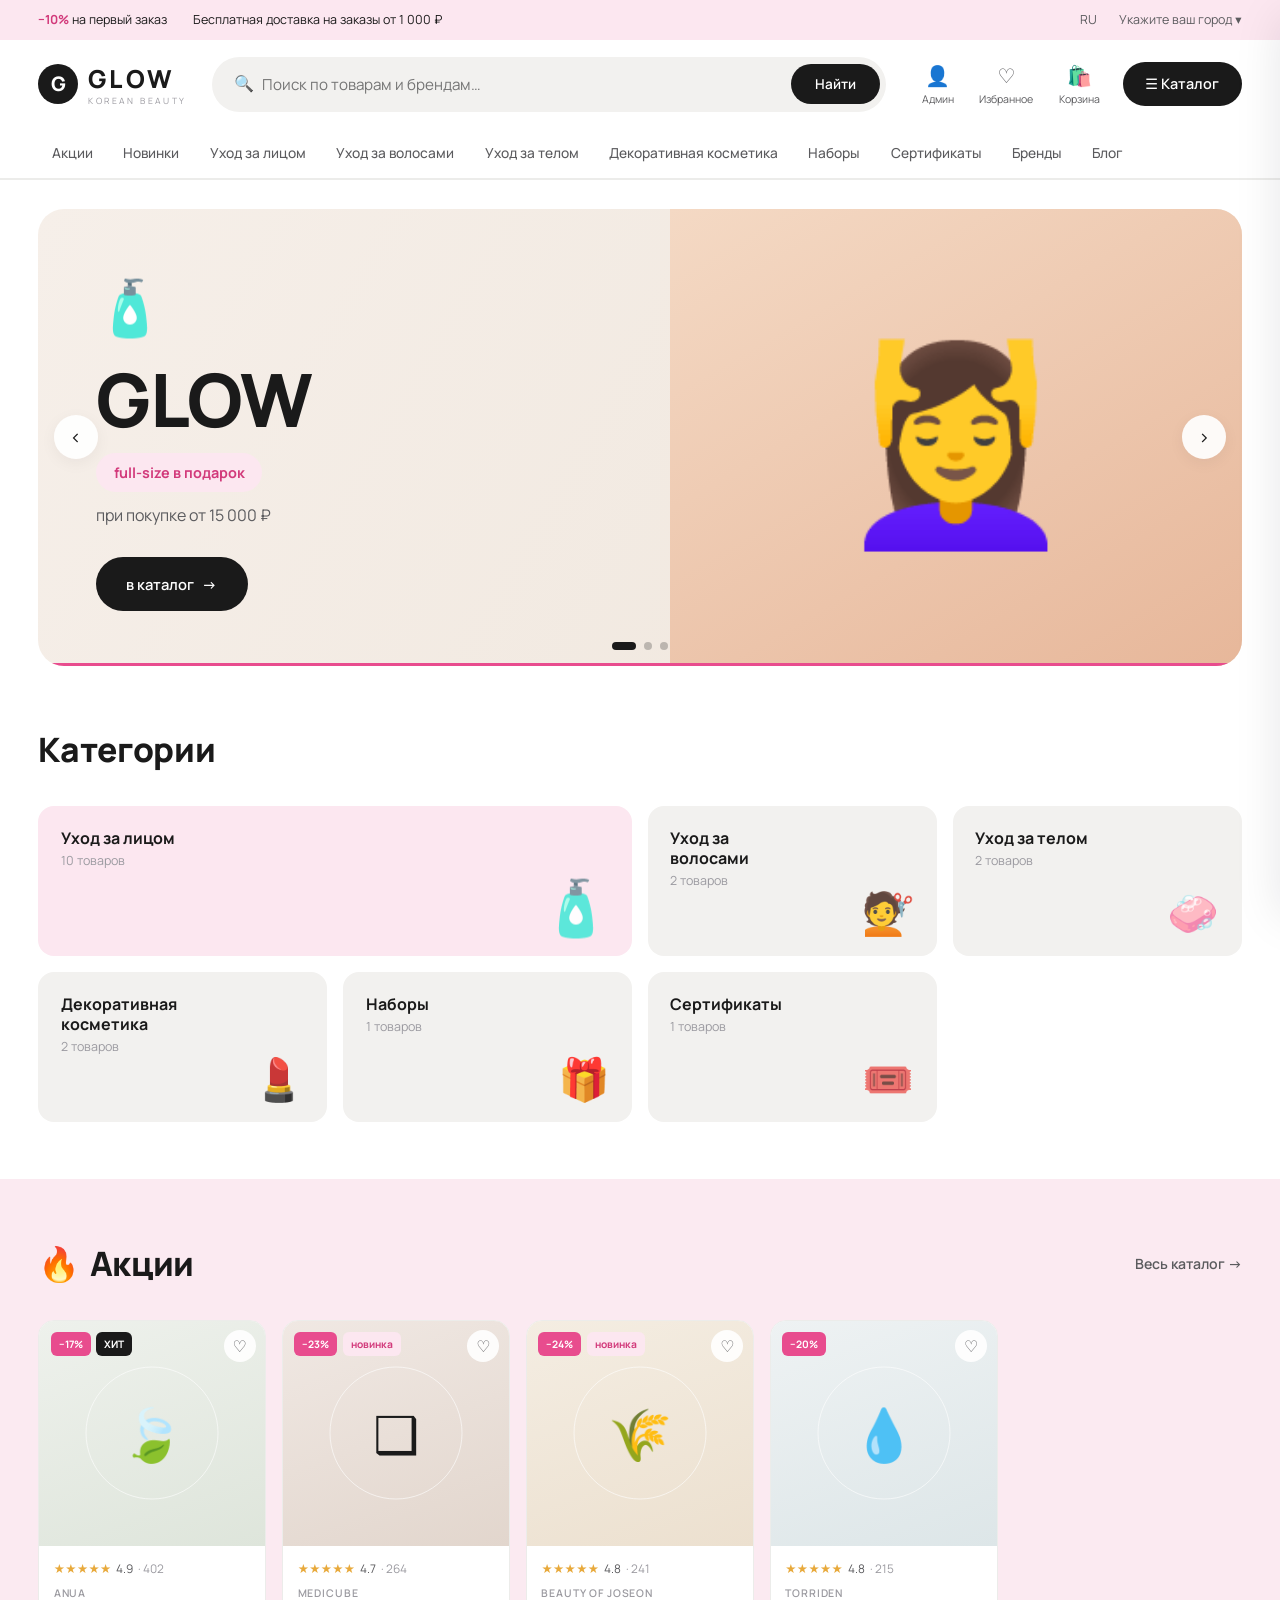
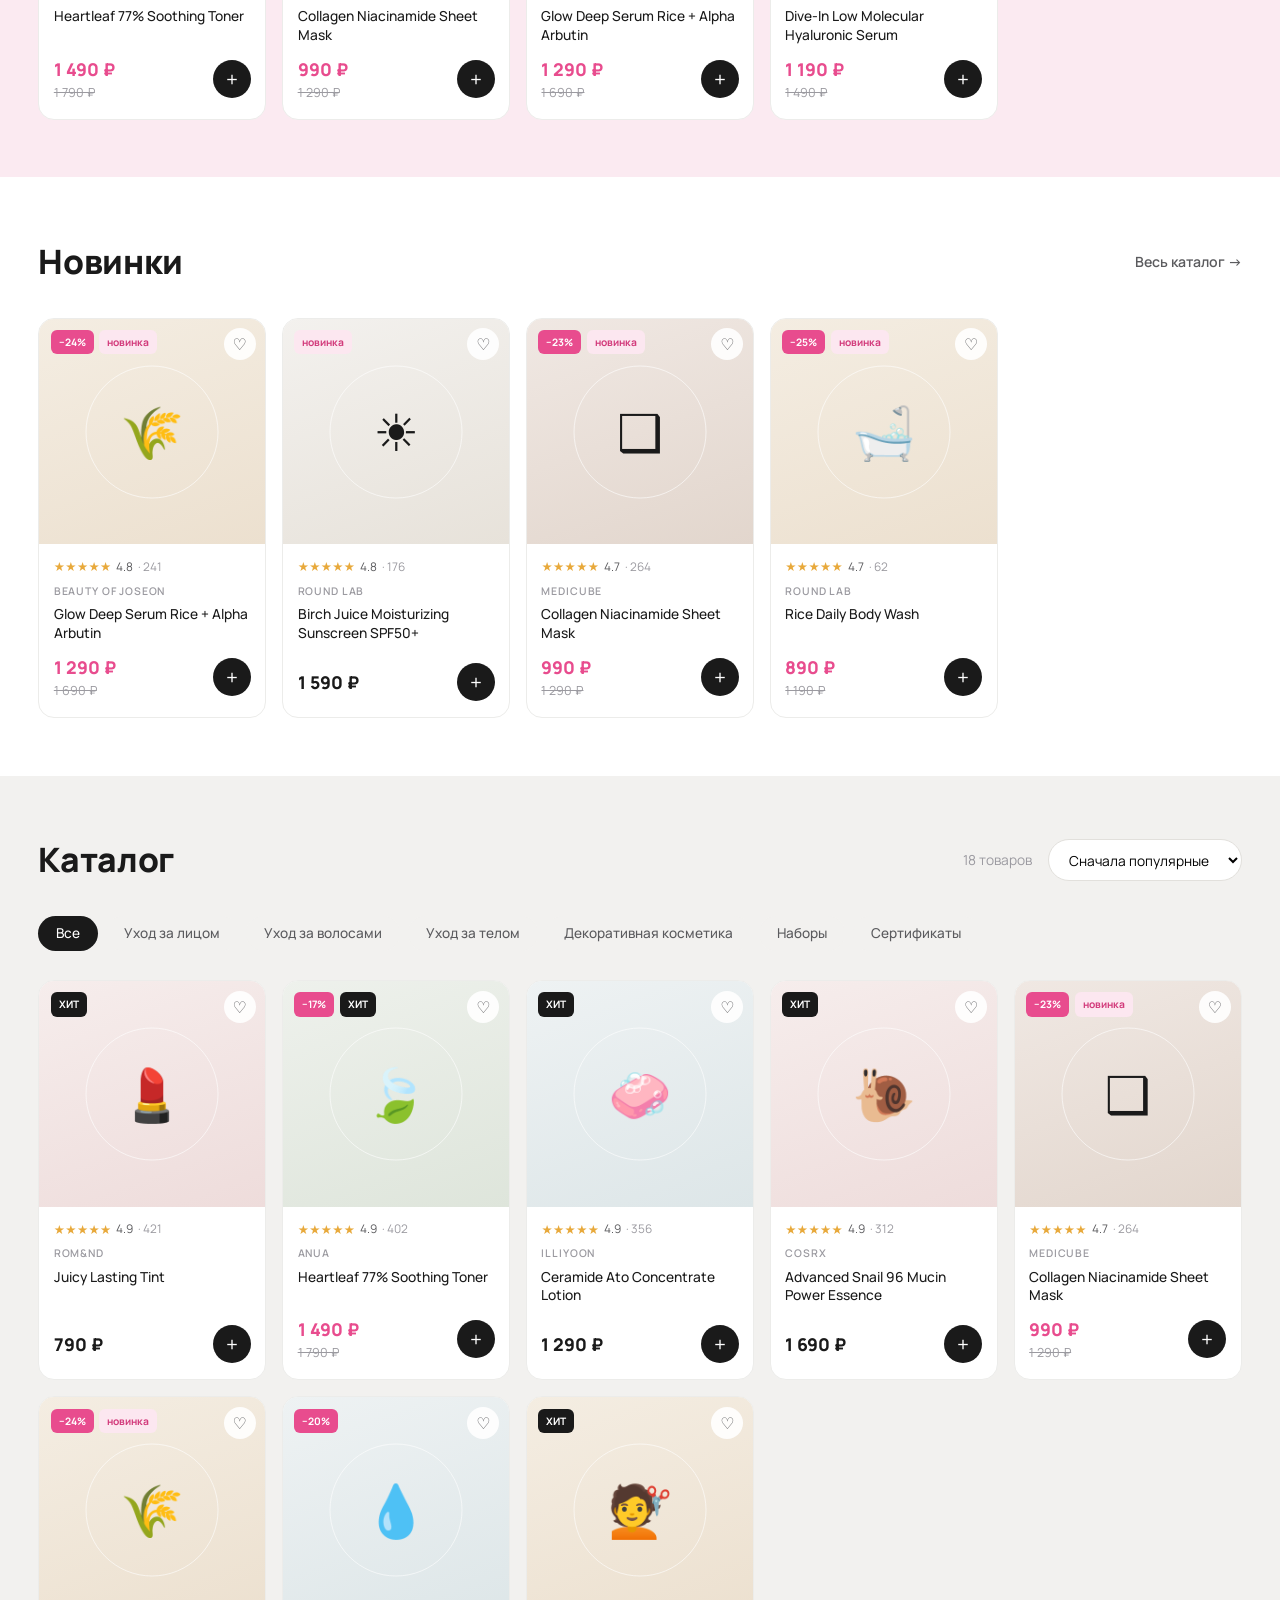
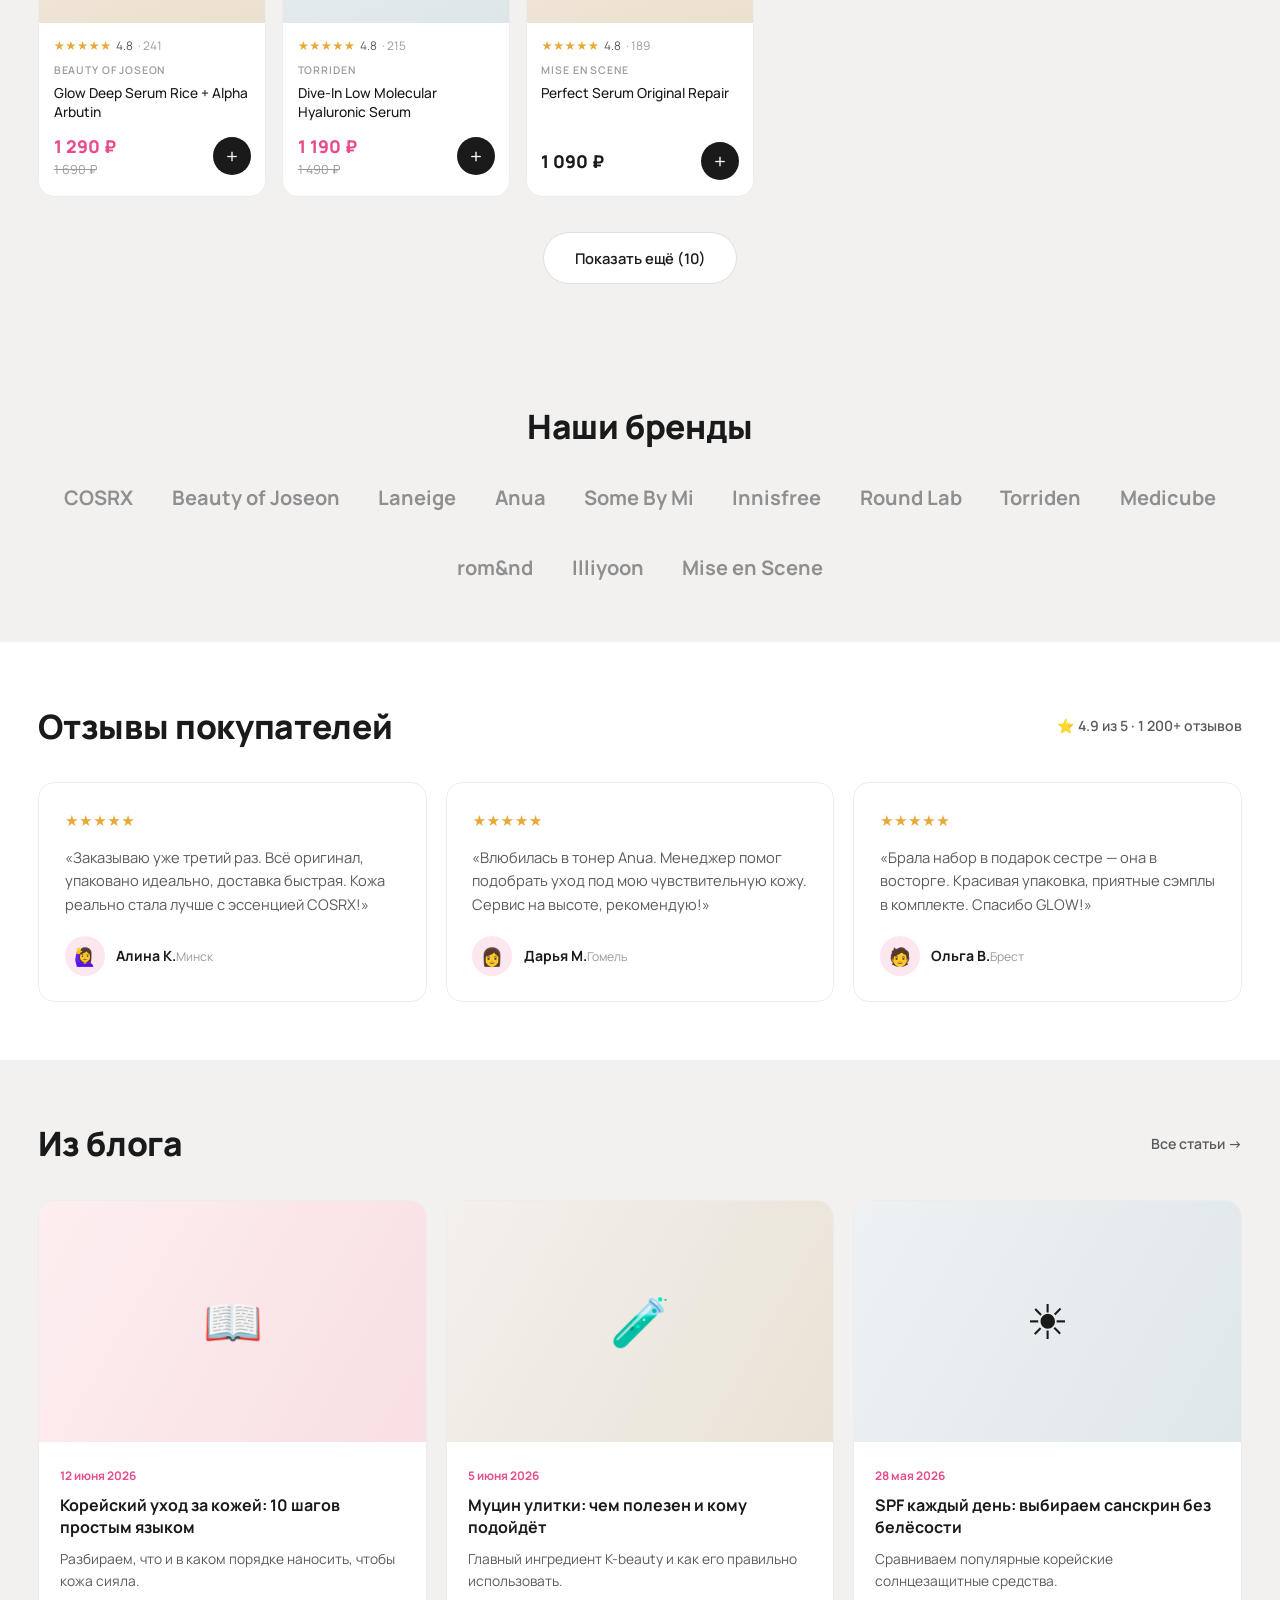
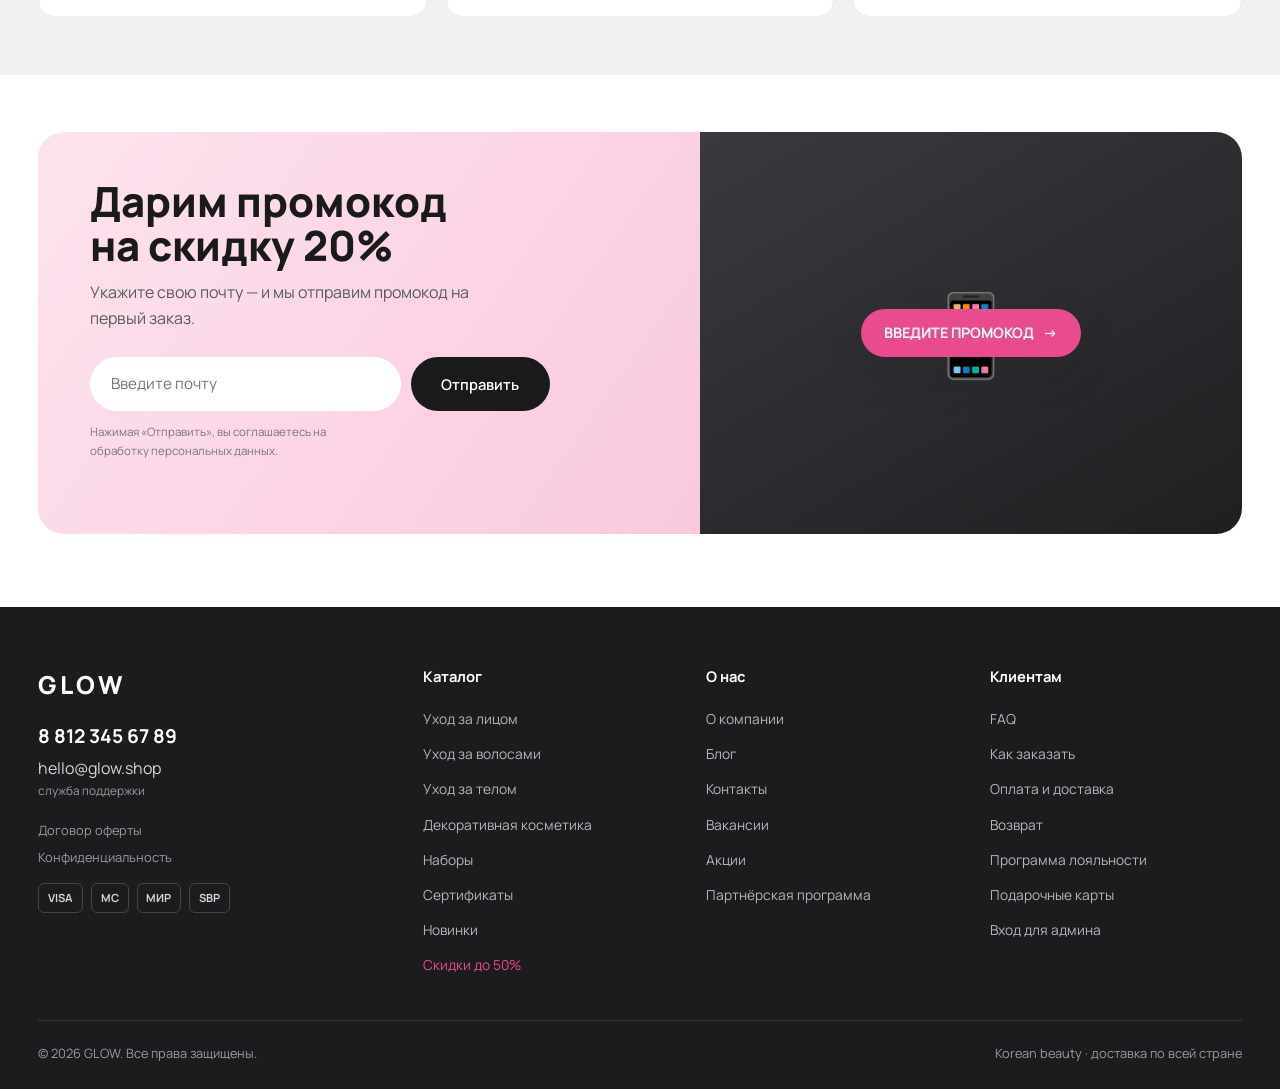
==== commit 3f731bbe: "Редизайн под референс: розовый акцент + чёрные кнопки, сплит-баннер, мозаика категорий, промо-блок, " ====
--- a/index.html
+++ b/index.html
@@ -16,14 +16,12 @@
   <div class="topbar">
     <div class="container">
       <div class="left">
-        <a href="#about">О магазине</a>
-        <a href="#delivery">Доставка и оплата</a>
-        <a href="#blog">Блог</a>
+        <span><b>−10%</b> на первый заказ</span>
+        <span class="hide-sm">Бесплатная доставка на заказы от 1 000 ₽</span>
       </div>
       <div class="right">
-        <a href="#" title="Instagram">◎ Instagram</a>
-        <a href="#" title="Viber">✆ Viber</a>
-        <a href="tel:+78000000000" class="phone">8 800 000-00-00</a>
+        <a href="#">RU</a>
+        <a href="#">Укажите ваш город ▾</a>
       </div>
     </div>
   </div>
@@ -50,6 +48,7 @@
         <button class="act" id="cartBtn"><span class="ic">🛍️</span><span>Корзина</span>
           <span class="cart-count" id="cartCount">0</span>
         </button>
+        <button class="cat-btn" id="catalogBtn">☰ Каталог</button>
       </div>
     </div>
 
@@ -72,30 +71,33 @@
         <div class="slides" id="slides">
           <div class="slide t1">
             <div class="s-copy">
-              <span class="s-tag">Новая коллекция</span>
-              <h2>Корейский уход,<br/>которому доверяют</h2>
-              <p>Оригинальная косметика напрямую из Сеула. Подберём ритуал именно для вашей кожи.</p>
-              <a href="#catalog" class="btn btn-red">В каталог <span class="arrow">→</span></a>
-            </div>
-            <div class="s-visual"><span class="motif">🧴</span></div>
+              <span class="s-prod">🧴</span>
+              <h2>GLOW</h2>
+              <span class="s-pill">full-size в подарок</span>
+              <p>при покупке от 15 000 ₽</p>
+              <a href="#catalog" class="btn btn-red">в каталог <span class="arrow">→</span></a>
+            </div>
+            <div class="s-visual"><span class="motif">💆‍♀️</span></div>
           </div>
           <div class="slide t2">
             <div class="s-copy">
-              <span class="s-tag">Скидки до 30%</span>
-              <h2>Сезон распродаж<br/>уже начался</h2>
-              <p>Бестселлеры COSRX, Anua и Beauty of Joseon по специальным ценам. Успейте забрать.</p>
-              <a href="#sale" class="btn btn-red">Смотреть акции <span class="arrow">→</span></a>
-            </div>
-            <div class="s-visual"><span class="motif">🌸</span></div>
+              <span class="s-prod">🌸</span>
+              <h2>−30%</h2>
+              <span class="s-pill">сезон распродаж</span>
+              <p>на бестселлеры COSRX, Anua и Beauty of Joseon</p>
+              <a href="#sale" class="btn btn-red">смотреть акции <span class="arrow">→</span></a>
+            </div>
+            <div class="s-visual"><span class="motif">💄</span></div>
           </div>
           <div class="slide t3">
             <div class="s-copy">
-              <span class="s-tag">Наборы GLOW</span>
-              <h2>Готовый ритуал<br/>в одной коробке</h2>
-              <p>Тонер, сыворотка, крем и SPF — всё, что нужно для сияющей кожи, со скидкой до 25%.</p>
-              <a href="#catalog" class="btn btn-red">Выбрать набор <span class="arrow">→</span></a>
-            </div>
-            <div class="s-visual"><span class="motif">🎁</span></div>
+              <span class="s-prod">🎁</span>
+              <h2>Наборы</h2>
+              <span class="s-pill">готовый ритуал ухода</span>
+              <p>тонер, сыворотка, крем и SPF со скидкой до 25%</p>
+              <a href="#catalog" class="btn btn-red">выбрать набор <span class="arrow">→</span></a>
+            </div>
+            <div class="s-visual"><span class="motif">✨</span></div>
           </div>
         </div>
         <button class="slider-arrow prev" id="slidePrev">‹</button>
@@ -105,16 +107,6 @@
       </div>
     </div>
   </section>
-
-  <!-- ДОВЕРИЕ -->
-  <div class="trust" id="delivery">
-    <div class="container">
-      <div class="t"><span class="ic">🚚</span><div><b>Доставка 2–4 дня</b><span>Бесплатно от 3 000 ₽</span></div></div>
-      <div class="t"><span class="ic">✅</span><div><b>100% оригинал</b><span>Прямые поставки из Кореи</span></div></div>
-      <div class="t"><span class="ic">🎁</span><div><b>Подарки к заказу</b><span>Сэмплы в каждой посылке</span></div></div>
-      <div class="t"><span class="ic">💳</span><div><b>Удобная оплата</b><span>Картой онлайн или при получении</span></div></div>
-    </div>
-  </div>
 
   <!-- КАТЕГОРИИ -->
   <section id="categories">
@@ -226,16 +218,23 @@
     </div>
   </section>
 
-  <!-- CTA / РАССЫЛКА -->
-  <section class="cta" id="about">
-    <div class="container">
-      <div class="cta-inner">
-        <h2>−10% на первый заказ</h2>
-        <p>Подпишитесь на рассылку GLOW и первыми узнавайте о новинках, дропах и закрытых распродажах.</p>
-        <form class="subscribe" id="subForm">
-          <input type="email" placeholder="Ваш e-mail" required />
-          <button class="btn btn-red" type="submit">Подписаться</button>
-        </form>
+  <!-- ПРОМО-БЛОК -->
+  <section class="promo-band" id="promo">
+    <div class="container">
+      <div class="promo-inner">
+        <div class="promo-left">
+          <h2>Дарим промокод<br/>на скидку 20%</h2>
+          <p>Укажите свою почту — и мы отправим промокод на первый заказ.</p>
+          <form class="subscribe" id="subForm">
+            <input type="email" placeholder="Введите почту" required />
+            <button class="btn btn-red" type="submit">Отправить</button>
+          </form>
+          <p class="promo-consent">Нажимая «Отправить», вы соглашаетесь на обработку персональных данных.</p>
+        </div>
+        <div class="promo-right">
+          <span class="phone">📱</span>
+          <span class="promo-pill">ВВЕДИТЕ ПРОМОКОД <b>→</b></span>
+        </div>
       </div>
     </div>
   </section>
@@ -245,39 +244,52 @@
     <div class="container">
       <div class="footer-grid">
         <div>
-          <a href="index.html" class="logo">
-            <span class="logo-mark">G</span>
-            <span><span class="logo-text">GLOW</span><span class="logo-sub">korean beauty</span></span>
-          </a>
-          <p class="about">Интернет-магазин оригинальной корейской косметики. Доставляем сияние из Сеула с 2026 года.</p>
+          <span class="logo-text">GLOW</span>
+          <div class="f-contact">
+            <a href="tel:+78123456789" class="f-phone">8 812 345 67 89</a>
+            <a href="mailto:hello@glow.shop" class="f-mail">hello@glow.shop <small>служба поддержки</small></a>
+          </div>
+          <div class="legal">
+            <a href="#">Договор оферты</a>
+            <a href="#">Конфиденциальность</a>
+          </div>
           <div class="pay"><span>VISA</span><span>MC</span><span>МИР</span><span>SBP</span></div>
         </div>
         <div>
           <h5>Каталог</h5>
           <ul id="footCats"></ul>
+          <ul style="margin-top:.6rem">
+            <li><a href="#new">Новинки</a></li>
+            <li><a href="#sale" class="pink">Скидки до 50%</a></li>
+          </ul>
         </div>
         <div>
-          <h5>Покупателям</h5>
+          <h5>О нас</h5>
           <ul>
-            <li><a href="#delivery">Доставка и оплата</a></li>
-            <li><a href="#">Возврат товара</a></li>
-            <li><a href="#">Частые вопросы</a></li>
+            <li><a href="#">О компании</a></li>
+            <li><a href="#blog">Блог</a></li>
+            <li><a href="#contact">Контакты</a></li>
+            <li><a href="#">Вакансии</a></li>
+            <li><a href="#sale">Акции</a></li>
+            <li><a href="#">Партнёрская программа</a></li>
+          </ul>
+        </div>
+        <div>
+          <h5>Клиентам</h5>
+          <ul>
+            <li><a href="#">FAQ</a></li>
+            <li><a href="#">Как заказать</a></li>
+            <li><a href="#">Оплата и доставка</a></li>
+            <li><a href="#">Возврат</a></li>
+            <li><a href="#">Программа лояльности</a></li>
+            <li><a href="#">Подарочные карты</a></li>
             <li><a href="admin.html">Вход для админа</a></li>
           </ul>
         </div>
-        <div>
-          <h5>Контакты</h5>
-          <ul class="contacts">
-            <li>📞 8 800 000-00-00</li>
-            <li>✉️ hello@glow.shop</li>
-            <li>📍 Минск, ул. Примерная, 1</li>
-            <li>🕑 Пн–Вс 10:00–21:00</li>
-          </ul>
-        </div>
       </div>
       <div class="footer-bottom">
         <span>© 2026 GLOW. Все права защищены.</span>
-        <span>Сделано для любителей K-beauty</span>
+        <span>Korean beauty · доставка по всей стране</span>
       </div>
     </div>
   </footer>
--- a/css/styles.css
+++ b/css/styles.css
@@ -1,101 +1,97 @@
 /* ============================================================
-   GLOW — чистый e-commerce косметики (референс: tiki-toki.by)
-   Белый фон · красный акцент · жёлтые звёзды рейтинга
-   Строгая, аккуратная типографика.
-   ============================================================ */
-
-@import url('https://fonts.googleapis.com/css2?family=Manrope:wght@300;400;500;600;700;800&family=Playfair+Display:ital,wght@0,500;0,600;1,500&display=swap');
+   GLOW — интернет-магазин косметики
+   Светлый, воздушный · мягкий розовый акцент + чёрные кнопки
+   (референс: BOTNIA-style beauty shop)
+   ============================================================ */
+
+@import url('https://fonts.googleapis.com/css2?family=Manrope:wght@300;400;500;600;700;800&display=swap');
 
 :root {
   --bg:        #ffffff;
-  --bg-soft:   #f7f6f4;
-  --bg-soft-2: #faf3f3;
-  --ink:       #1b1b1d;
-  --ink-2:     #5c5c63;
-  --muted:     #9a979f;
+  --bg-soft:   #f2f1ef;   /* светло-серые плитки/поверхности */
+  --bg-soft-2: #fbeaf1;   /* нежно-розовый фон */
+  --ink:       #1a1a1a;   /* чёрный: кнопки, текст */
+  --ink-2:     #5b5b5e;
+  --muted:     #9b9aa0;
   --line:      #ececea;
-  --line-2:    #e0ddd9;
-
-  --red:       #b8894a;   /* акцент: тёплое золото (кнопки, скидки) */
-  --red-dark:  #9c7038;
-  --red-soft:  #f6efe4;
-  --star:      #e0a91e;
+  --line-2:    #e2e0dc;
+
+  --pink:      #e84c8e;   /* акцент: скидки, бейджи, ссылки, промо */
+  --pink-dark: #d23a7b;
+  --pink-soft: #fce7f0;   /* верхняя полоса, пилюли, промо-фон */
+
+  --red:       var(--ink); /* совместимость с admin.css */
+  --red-dark:  #000000;
+  --red-soft:  #f3f1ef;
+  --star:      #e8a93b;
   --green:     #1e9e6a;
 
-  --radius:    14px;
+  --radius:    16px;
   --radius-sm: 10px;
   --radius-pill: 999px;
   --ease: cubic-bezier(.22,.61,.36,1);
-  --shadow-sm: 0 4px 16px rgba(20,20,30,.06);
-  --shadow-md: 0 14px 40px rgba(20,20,30,.10);
-
-  --display: 'Playfair Display', Georgia, serif;
+  --shadow-sm: 0 4px 16px rgba(20,20,30,.05);
+  --shadow-md: 0 16px 44px rgba(20,20,30,.10);
+
+  --display: 'Manrope', system-ui, sans-serif;
   --body: 'Manrope', system-ui, -apple-system, sans-serif;
 }
 
 * { margin: 0; padding: 0; box-sizing: border-box; }
 html { scroll-behavior: smooth; }
-body {
-  font-family: var(--body); color: var(--ink); background: var(--bg);
-  line-height: 1.6; font-weight: 400; overflow-x: hidden; -webkit-font-smoothing: antialiased;
-}
+body { font-family: var(--body); color: var(--ink); background: var(--bg); line-height: 1.6;
+  font-weight: 400; overflow-x: hidden; -webkit-font-smoothing: antialiased; }
 a { color: inherit; text-decoration: none; }
 button { font-family: inherit; cursor: pointer; border: none; background: none; color: inherit; }
 img { max-width: 100%; display: block; }
-::selection { background: var(--red); color: #fff; }
+::selection { background: var(--pink); color: #fff; }
 .container { width: min(1280px, 94vw); margin-inline: auto; }
 
 /* ============================================================
-   ВЕРХНЯЯ СЛУЖЕБНАЯ ПОЛОСА
-   ============================================================ */
-.topbar { background: var(--ink); color: #fff; font-size: .78rem; }
+   ВЕРХНЯЯ ПОЛОСА
+   ============================================================ */
+.topbar { background: var(--pink-soft); color: var(--ink); font-size: .78rem; }
 .topbar .container { display: flex; align-items: center; justify-content: space-between; height: 40px; }
-.topbar .left { display: flex; gap: 1.5rem; color: #cfcdd3; }
-.topbar .left a { transition: color .2s; }
-.topbar .left a:hover { color: #fff; }
-.topbar .right { display: flex; gap: 1.4rem; align-items: center; }
-.topbar .right a { display: inline-flex; align-items: center; gap: .4rem; color: #e6e4e9; transition: color .2s; }
-.topbar .right a:hover { color: #fff; }
-.topbar .phone { font-weight: 700; color: #fff !important; }
-
-/* ============================================================
-   ШАПКА (логотип · поиск · действия)
-   ============================================================ */
-.header { position: sticky; top: 0; z-index: 100; background: rgba(255,255,255,.96);
-  backdrop-filter: blur(8px); border-bottom: 1px solid var(--line); }
-/* шапка по центру — та же сетка, что и у контента */
-.header-main { display: flex; align-items: center; gap: 2.5rem; height: 92px; }
-
-.logo { display: flex; align-items: center; gap: .7rem; flex: none; }
-.logo-mark { width: 44px; height: 44px; border-radius: 50%; background: var(--ink); color: #fff;
-  display: grid; place-items: center; font-family: var(--display); font-size: 1.4rem; font-weight: 600; }
-.logo-text { font-family: var(--display); font-size: 1.7rem; font-weight: 600; letter-spacing: .12em; }
-.logo-sub { display: block; font-size: .56rem; letter-spacing: .34em; text-transform: uppercase; color: var(--muted); font-family: var(--body); margin-top: -2px; }
-
-.search { flex: 1; display: flex; align-items: center; gap: .6rem; max-width: 760px;
-  background: var(--bg-soft); border: 1px solid var(--line); border-radius: var(--radius-pill);
-  padding: .2rem .3rem .2rem 1.2rem; transition: border-color .2s, box-shadow .2s; }
-.search:focus-within { border-color: var(--red); box-shadow: 0 0 0 3px var(--red-soft); }
-.search .ic { color: var(--muted); font-size: 1rem; }
-.search input { flex: 1; border: none; outline: none; background: transparent; font-family: inherit;
-  font-size: .95rem; padding: .7rem 0; }
-.search button { background: var(--red); color: #fff; font-weight: 600; font-size: .85rem;
-  padding: .65rem 1.5rem; border-radius: var(--radius-pill); transition: background .2s; }
-.search button:hover { background: var(--red-dark); }
-
-.header-actions { display: flex; align-items: center; gap: .4rem; flex: none; }
-.act {
-  display: flex; flex-direction: column; align-items: center; gap: .2rem;
-  padding: .5rem .7rem; border-radius: var(--radius-sm); position: relative;
-  font-size: .68rem; color: var(--ink-2); transition: color .2s, background .2s;
-}
-.act:hover { color: var(--red); background: var(--bg-soft); }
-.act .ic { font-size: 1.3rem; }
-.cart-count {
-  position: absolute; top: 2px; right: 6px; min-width: 18px; height: 18px; padding: 0 4px;
-  background: var(--red); color: #fff; font-size: .66rem; font-weight: 700; border-radius: 999px;
-  display: grid; place-items: center; border: 2px solid #fff; transform: scale(0); transition: transform .25s var(--ease);
-}
+.topbar .left { display: flex; gap: 1.6rem; }
+.topbar .left b { color: var(--pink-dark); }
+.topbar .right { display: flex; gap: 1.4rem; align-items: center; color: var(--ink-2); }
+.topbar .right a { transition: color .2s; }
+.topbar .right a:hover { color: var(--pink-dark); }
+
+/* ============================================================
+   ШАПКА
+   ============================================================ */
+.header { position: sticky; top: 0; z-index: 100; background: rgba(255,255,255,.97);
+  backdrop-filter: blur(8px); border-bottom: 1px solid var(--line); transition: box-shadow .3s; }
+.header.scrolled { box-shadow: var(--shadow-sm); }
+.header-main { display: flex; align-items: center; gap: 1.6rem; height: 88px; }
+
+.logo { display: flex; align-items: center; gap: .6rem; flex: none; }
+.logo-mark { width: 40px; height: 40px; border-radius: 50%; background: var(--ink); color: #fff;
+  display: grid; place-items: center; font-size: 1.25rem; font-weight: 800; }
+.logo-text { font-size: 1.55rem; font-weight: 800; letter-spacing: .14em; }
+.logo-sub { display: block; font-size: .54rem; letter-spacing: .3em; text-transform: uppercase; color: var(--muted); margin-top: -3px; }
+
+.search { flex: 1; display: flex; align-items: center; gap: .5rem; max-width: 720px;
+  background: var(--bg-soft); border: 1px solid transparent; border-radius: var(--radius-pill);
+  padding: .25rem .3rem .25rem 1.3rem; transition: border-color .2s, background .2s; }
+.search:focus-within { border-color: var(--pink); background: #fff; }
+.search .ic { color: var(--muted); }
+.search input { flex: 1; border: none; outline: none; background: transparent; font-family: inherit; font-size: .95rem; padding: .75rem 0; }
+.search button { background: var(--ink); color: #fff; font-weight: 600; font-size: .85rem; padding: .7rem 1.5rem; border-radius: var(--radius-pill); transition: background .2s; }
+.search button:hover { background: #000; }
+
+.header-actions { display: flex; align-items: center; gap: .3rem; flex: none; }
+.act { display: flex; flex-direction: column; align-items: center; gap: .15rem; padding: .5rem .65rem;
+  border-radius: var(--radius-sm); position: relative; font-size: .66rem; color: var(--ink-2); transition: color .2s, background .2s; }
+.act:hover { color: var(--pink-dark); background: var(--pink-soft); }
+.act .ic { font-size: 1.25rem; }
+.cat-btn { background: var(--ink); color: #fff; border-radius: var(--radius-pill); padding: .8rem 1.4rem;
+  font-weight: 600; font-size: .9rem; display: inline-flex; align-items: center; gap: .5rem; margin-left: .5rem; transition: background .2s, transform .2s; }
+.cat-btn:hover { background: #000; transform: translateY(-1px); }
+.cart-count { position: absolute; top: 0; right: 2px; min-width: 18px; height: 18px; padding: 0 4px;
+  background: var(--pink); color: #fff; font-size: .64rem; font-weight: 700; border-radius: 999px;
+  display: grid; place-items: center; border: 2px solid #fff; transform: scale(0); transition: transform .25s var(--ease); }
 .cart-count.show { transform: scale(1); }
 .cart-count.bump { animation: bump .4s var(--ease); }
 @keyframes bump { 0%{transform:scale(1)} 45%{transform:scale(1.35)} 100%{transform:scale(1)} }
@@ -104,237 +100,238 @@
    НАВИГАЦИЯ ПО КАТЕГОРИЯМ
    ============================================================ */
 .catnav { border-bottom: 1px solid var(--line); background: #fff; }
-.catnav .container { display: flex; align-items: center; gap: .3rem; height: 52px; overflow-x: auto; scrollbar-width: none; }
+.catnav .container { display: flex; align-items: center; gap: .2rem; height: 50px; overflow-x: auto; scrollbar-width: none; }
 .catnav .container::-webkit-scrollbar { display: none; }
-.catnav a {
-  white-space: nowrap; font-size: .86rem; font-weight: 500; color: var(--ink-2);
-  padding: .55rem .9rem; border-radius: var(--radius-sm); transition: color .2s, background .2s;
-}
-.catnav a:hover { color: var(--red); background: var(--red-soft); }
-.catnav a.hot { color: var(--red); font-weight: 700; }
-.burger { display: none; font-size: 1.5rem; }
+.catnav a { white-space: nowrap; font-size: .86rem; font-weight: 500; color: var(--ink-2); padding: .5rem .85rem; border-radius: var(--radius-sm); transition: color .2s, background .2s; }
+.catnav a:hover { color: var(--pink-dark); background: var(--pink-soft); }
+.catnav a.sale-link { color: var(--pink); font-weight: 700; }
 
 /* ============================================================
    КНОПКИ
    ============================================================ */
-.btn { display: inline-flex; align-items: center; justify-content: center; gap: .5rem;
-  font-weight: 600; font-size: .92rem; padding: .9rem 1.8rem; border-radius: var(--radius-pill);
-  transition: transform .2s var(--ease), background .2s, box-shadow .2s, color .2s; }
+.btn { display: inline-flex; align-items: center; justify-content: center; gap: .5rem; font-weight: 600;
+  font-size: .92rem; padding: .95rem 1.9rem; border-radius: var(--radius-pill);
+  transition: transform .2s var(--ease), background .2s, box-shadow .2s, color .2s, border-color .2s; }
 .btn .arrow { transition: transform .25s var(--ease); }
 .btn:hover .arrow { transform: translateX(4px); }
-.btn-red { background: var(--red); color: #fff; box-shadow: 0 8px 22px rgba(184,137,74,.30); }
-.btn-red:hover { background: var(--red-dark); transform: translateY(-2px); }
+.btn-red { background: var(--ink); color: #fff; }
+.btn-red:hover { background: #000; transform: translateY(-2px); box-shadow: var(--shadow-md); }
+.btn-pink { background: var(--pink); color: #fff; }
+.btn-pink:hover { background: var(--pink-dark); transform: translateY(-2px); }
 .btn-dark { background: var(--ink); color: #fff; }
-.btn-dark:hover { transform: translateY(-2px); box-shadow: var(--shadow-md); }
 .btn-line { background: #fff; color: var(--ink); border: 1px solid var(--line-2); }
 .btn-line:hover { border-color: var(--ink); }
 
 /* ============================================================
-   ГЕРОЙ-СЛАЙДЕР
-   ============================================================ */
-.hero { padding: 1.6rem 0 0; }
-.slider { position: relative; border-radius: 24px; overflow: hidden; box-shadow: var(--shadow-sm); }
+   ГЕРОЙ-СЛАЙДЕР (сплит-баннер)
+   ============================================================ */
+.hero { padding: 1.8rem 0 0; }
+.slider { position: relative; border-radius: 26px; overflow: hidden; }
 .slides { display: flex; transition: transform .7s var(--ease); }
-.slide { min-width: 100%; display: grid; grid-template-columns: 1.1fr .9fr; min-height: 420px; }
-.slide .s-copy { display: flex; flex-direction: column; justify-content: center; padding: 3.5rem 4rem; }
-.slide .s-tag { display: inline-block; align-self: flex-start; background: var(--red); color: #fff;
-  font-size: .72rem; font-weight: 700; letter-spacing: .1em; text-transform: uppercase;
-  padding: .35rem .9rem; border-radius: var(--radius-pill); margin-bottom: 1.4rem; }
-.slide h2 { font-family: var(--display); font-size: clamp(2rem, 4vw, 3.2rem); font-weight: 600;
-  line-height: 1.08; margin-bottom: 1rem; }
-.slide p { color: var(--ink-2); font-size: 1.05rem; max-width: 40ch; margin-bottom: 2rem; }
-.slide .s-visual { display: grid; place-items: center; position: relative; }
-.slide .s-visual .motif { font-size: clamp(6rem, 13vw, 11rem); }
-.slide.t1 { background: linear-gradient(120deg,#fdeef0,#f8dfe3); }
-.slide.t2 { background: linear-gradient(120deg,#f3f0ec,#e9e2d6); }
-.slide.t3 { background: linear-gradient(120deg,#eef1f3,#dfe7ea); }
-
-.slider-dots { position: absolute; bottom: 18px; left: 50%; transform: translateX(-50%);
-  display: flex; gap: .5rem; z-index: 5; }
-.slider-dots button { width: 9px; height: 9px; border-radius: 50%; background: rgba(27,27,29,.25); transition: .25s; }
-.slider-dots button.active { background: var(--red); width: 26px; border-radius: 999px; }
-.slider-arrow { position: absolute; top: 50%; transform: translateY(-50%); z-index: 5;
-  width: 46px; height: 46px; border-radius: 50%; background: rgba(255,255,255,.9); box-shadow: var(--shadow-sm);
-  display: grid; place-items: center; font-size: 1.2rem; transition: background .2s, transform .2s; }
+.slide { min-width: 100%; display: grid; grid-template-columns: 1.05fr .95fr; min-height: 430px; }
+.slide .s-copy { display: flex; flex-direction: column; justify-content: center; padding: 3.4rem 3.6rem; position: relative; }
+.slide .s-prod { font-size: 3.4rem; margin-bottom: .8rem; }
+.slide h2 { font-size: clamp(2.6rem, 6vw, 4.6rem); font-weight: 800; line-height: .98; letter-spacing: -.02em; }
+.slide .s-pill { align-self: flex-start; background: var(--pink-soft); color: var(--pink-dark); font-weight: 700;
+  font-size: .9rem; padding: .5rem 1.1rem; border-radius: var(--radius-pill); margin: 1.1rem 0 .7rem; }
+.slide p { color: var(--ink-2); font-size: 1rem; margin-bottom: 1.8rem; }
+.slide .btn-red { align-self: flex-start; }
+.slide .s-visual { position: relative; display: grid; place-items: center; overflow: hidden; }
+.slide .s-visual .motif { font-size: clamp(7rem, 16vw, 12rem); position: relative; z-index: 1; }
+.slide.t1 { background: linear-gradient(120deg,#f6efe9,#efe6dc); }
+.slide.t1 .s-visual { background: linear-gradient(150deg,#f4d9c4,#e7b79a); }
+.slide.t2 { background: linear-gradient(120deg,#fdeef4,#f9dde9); }
+.slide.t2 .s-visual { background: linear-gradient(150deg,#f3c6da,#e79bbd); }
+.slide.t3 { background: linear-gradient(120deg,#eef0f3,#e2e6ec); }
+.slide.t3 .s-visual { background: linear-gradient(150deg,#cdd6e2,#a9b6c8); }
+
+.slider-dots { position: absolute; bottom: 16px; left: 50%; transform: translateX(-50%); display: flex; gap: .5rem; z-index: 5; }
+.slider-dots button { width: 8px; height: 8px; border-radius: 50%; background: rgba(26,26,26,.25); transition: .25s; }
+.slider-dots button.active { background: var(--ink); width: 24px; border-radius: 999px; }
+.slider-arrow { position: absolute; top: 50%; transform: translateY(-50%); z-index: 5; width: 44px; height: 44px;
+  border-radius: 50%; background: rgba(255,255,255,.92); box-shadow: var(--shadow-sm); display: grid; place-items: center; font-size: 1.2rem; transition: background .2s; }
 .slider-arrow:hover { background: #fff; }
-.slider-arrow.prev { left: 18px; } .slider-arrow.next { right: 18px; }
-
-/* ============================================================
-   ПОЛОСА ДОВЕРИЯ
-   ============================================================ */
-.trust { border-block: 1px solid var(--line); margin-top: 2.5rem; }
-.trust .container { display: grid; grid-template-columns: repeat(4,1fr); }
-.trust .t { display: flex; align-items: center; gap: .9rem; padding: 1.3rem 1.4rem; border-right: 1px solid var(--line); }
-.trust .t:last-child { border-right: none; }
-.trust .t .ic { font-size: 1.6rem; }
-.trust .t b { display: block; font-size: .9rem; }
-.trust .t span { font-size: .78rem; color: var(--muted); }
+.slider-arrow.prev { left: 16px; } .slider-arrow.next { right: 16px; }
+.slider-bar { position: absolute; left: 0; right: 0; bottom: 0; height: 3px; background: rgba(26,26,26,.1); z-index: 4; }
+.slider-bar i { display: block; height: 100%; background: var(--pink); width: 0; }
 
 /* ============================================================
    СЕКЦИИ
    ============================================================ */
-section { padding: 3.5rem 0; }
-.sec-head { display: flex; align-items: flex-end; justify-content: space-between; gap: 1rem; margin-bottom: 1.8rem; flex-wrap: wrap; }
-.sec-head h2 { font-family: var(--display); font-size: clamp(1.6rem, 3vw, 2.3rem); font-weight: 600; display: flex; align-items: center; gap: .6rem; }
-.sec-head h2 .em { color: var(--red); }
+section { padding: 3.6rem 0; }
+.sec-head { display: flex; align-items: center; justify-content: space-between; gap: 1rem; margin-bottom: 1.8rem; flex-wrap: wrap; }
+.sec-head h2 { font-size: clamp(1.5rem, 3vw, 2.1rem); font-weight: 800; letter-spacing: -.01em; display: flex; align-items: center; gap: .6rem; }
+.sec-head .seeall { font-size: .82rem; font-weight: 600; color: var(--ink-2); background: var(--bg-soft); padding: .5rem 1rem; border-radius: var(--radius-pill); transition: .2s; }
+.sec-head .seeall:hover { background: var(--pink-soft); color: var(--pink-dark); }
 .sec-head .link { font-size: .88rem; font-weight: 600; color: var(--ink-2); display: inline-flex; gap: .4rem; transition: color .2s; }
-.sec-head .link:hover { color: var(--red); }
-
-/* категории-плитки */
-.cat-grid { display: grid; grid-template-columns: repeat(6,1fr); gap: 1rem; }
-.cat-tile {
-  background: var(--bg-soft); border: 1px solid var(--line); border-radius: var(--radius);
-  padding: 1.6rem 1rem; text-align: center; transition: transform .25s var(--ease), box-shadow .25s, border-color .2s;
-}
-.cat-tile:hover { transform: translateY(-5px); box-shadow: var(--shadow-md); border-color: transparent; background: #fff; }
-.cat-tile .ic { font-size: 2.2rem; }
-.cat-tile b { display: block; font-size: .88rem; font-weight: 600; margin-top: .7rem; line-height: 1.3; }
-.cat-tile span { font-size: .76rem; color: var(--muted); }
-
-/* фильтры каталога */
-.filters { display: flex; gap: .6rem; flex-wrap: wrap; margin-bottom: 1.8rem; }
+.sec-head .link:hover { color: var(--pink-dark); }
+
+/* мозаика категорий */
+.cat-grid { display: grid; grid-template-columns: repeat(4, 1fr); gap: 1rem; }
+.cat-tile { background: var(--bg-soft); border-radius: var(--radius); padding: 1.4rem; text-align: left;
+  display: flex; flex-direction: column; min-height: 150px; transition: transform .25s var(--ease), box-shadow .25s; position: relative; overflow: hidden; }
+.cat-tile:hover { transform: translateY(-5px); box-shadow: var(--shadow-md); }
+.cat-tile b { font-size: 1rem; font-weight: 700; line-height: 1.25; max-width: 8em; }
+.cat-tile span { font-size: .78rem; color: var(--muted); margin-top: .25rem; }
+.cat-tile .emojis { margin-top: auto; align-self: flex-end; font-size: 2.6rem; line-height: 1; opacity: .92; }
+.cat-tile:nth-child(1) { grid-column: span 2; background: var(--pink-soft); }
+.cat-tile:nth-child(1) .emojis { font-size: 3.4rem; }
+
+/* инструменты каталога */
+.cat-tools { display: flex; align-items: center; gap: 1rem; flex-wrap: wrap; }
+.count-lbl { font-size: .86rem; color: var(--muted); }
+.sort-select { padding: .6rem 1rem; border-radius: var(--radius-pill); border: 1px solid var(--line-2); background: #fff; font-family: inherit; font-size: .86rem; cursor: pointer; outline: none; transition: border-color .2s; }
+.sort-select:focus { border-color: var(--pink); }
+.filters { display: flex; gap: .55rem; flex-wrap: wrap; margin-bottom: 1.8rem; }
 .chip { font-size: .85rem; font-weight: 500; padding: .55rem 1.1rem; border-radius: var(--radius-pill);
-  background: var(--bg-soft); border: 1px solid var(--line); color: var(--ink-2); transition: all .2s var(--ease); }
-.chip:hover { border-color: var(--red); color: var(--red); }
-.chip.active { background: var(--red); border-color: var(--red); color: #fff; }
+  background: var(--bg-soft); color: var(--ink-2); transition: all .2s var(--ease); }
+.chip:hover { color: var(--pink-dark); }
+.chip.active { background: var(--ink); color: #fff; }
+.chip.fav { color: var(--pink); }
+.chip.fav.active { background: var(--pink); color: #fff; }
+.load-more-wrap { text-align: center; margin-top: 2.2rem; }
+.empty-cat { grid-column: 1/-1; text-align: center; color: var(--ink-2); padding: 3rem; font-size: 1.05rem; }
+.empty-cat span { font-size: .88rem; color: var(--muted); }
 
 /* ============================================================
    КАРТОЧКА ТОВАРА
    ============================================================ */
-.products { display: grid; grid-template-columns: repeat(4,1fr); gap: 1.3rem; }
+.products { display: grid; grid-template-columns: repeat(5, 1fr); gap: 1rem; }
 .card { background: #fff; border: 1px solid var(--line); border-radius: var(--radius); overflow: hidden;
-  display: flex; flex-direction: column; transition: transform .25s var(--ease), box-shadow .25s, border-color .2s; }
-.card:hover { transform: translateY(-6px); box-shadow: var(--shadow-md); border-color: transparent; }
-.card-media { position: relative; aspect-ratio: 1/1; display: grid; place-items: center; }
-.card-media .ico { font-size: 3.4rem; transition: transform .4s var(--ease); }
-.card:hover .card-media .ico { transform: scale(1.1); }
-.badges { position: absolute; top: .8rem; left: .8rem; display: flex; flex-direction: column; gap: .4rem; z-index: 2; }
-.tag { font-size: .66rem; font-weight: 700; letter-spacing: .04em; padding: .26rem .55rem; border-radius: 6px; color: #fff; }
-.tag.hit { background: var(--ink); } .tag.new { background: var(--green); } .tag.sale { background: var(--red); }
-.wish { position: absolute; top: .7rem; right: .7rem; z-index: 2; width: 34px; height: 34px; border-radius: 50%;
-  background: rgba(255,255,255,.85); display: grid; place-items: center; font-size: 1rem; color: var(--ink-2);
-  transition: transform .2s, color .2s; }
-.wish:hover { transform: scale(1.12); }
-.wish.on { color: var(--red); }
-
-.card-body { padding: .9rem 1rem 1.1rem; display: flex; flex-direction: column; gap: .5rem; flex: 1; }
-.card-brand { font-size: .68rem; letter-spacing: .12em; text-transform: uppercase; color: var(--muted); font-weight: 600; }
-.card-name { font-size: .9rem; font-weight: 500; line-height: 1.35; min-height: 2.5em;
+  display: flex; flex-direction: column; transition: transform .25s var(--ease), box-shadow .25s, border-color .2s; cursor: pointer; }
+.card:hover { transform: translateY(-5px); box-shadow: var(--shadow-md); border-color: transparent; }
+.card-media { position: relative; aspect-ratio: 1/1; display: grid; place-items: center; background: var(--bg-soft); }
+.card-media::after { content:''; position:absolute; top:50%; left:50%; transform:translate(-50%,-50%); width:58%; aspect-ratio:1; border-radius:50%; border:1px solid rgba(255,255,255,.6); }
+.card-media .ico { font-size: 3.2rem; position: relative; z-index: 1; transition: transform .4s var(--ease); }
+.card:hover .card-media .ico { transform: scale(1.08); }
+.badges { position: absolute; top: .7rem; left: .7rem; display: flex; gap: .35rem; z-index: 2; }
+.tag { font-size: .64rem; font-weight: 700; padding: .25rem .5rem; border-radius: 6px; }
+.tag.hit { background: var(--ink); color: #fff; }
+.tag.new { background: var(--pink-soft); color: var(--pink-dark); }
+.tag.sale { background: var(--pink); color: #fff; }
+.wish { position: absolute; top: .6rem; right: .6rem; z-index: 2; width: 32px; height: 32px; border-radius: 50%;
+  background: rgba(255,255,255,.9); display: grid; place-items: center; font-size: 1rem; color: var(--ink-2); transition: transform .2s, color .2s; }
+.wish:hover { transform: scale(1.12); } .wish.on { color: var(--pink); }
+
+.card-body { padding: .8rem .9rem 1rem; display: flex; flex-direction: column; gap: .35rem; flex: 1; }
+.rating { display: flex; align-items: center; gap: .3rem; font-size: .74rem; color: var(--ink-2); }
+.stars { color: var(--star); letter-spacing: .03em; font-size: .78rem; }
+.rating .rev { color: var(--muted); }
+.card-brand { font-size: .66rem; letter-spacing: .08em; text-transform: uppercase; color: var(--muted); font-weight: 600; }
+.card-name { font-size: .86rem; font-weight: 500; line-height: 1.35; min-height: 2.4em;
   display: -webkit-box; -webkit-line-clamp: 2; -webkit-box-orient: vertical; overflow: hidden; }
-.rating { display: flex; align-items: center; gap: .35rem; font-size: .78rem; color: var(--ink-2); }
-.stars { color: var(--star); letter-spacing: .05em; font-size: .82rem; }
-.rating .rev { color: var(--muted); }
-.price-row { display: flex; align-items: baseline; gap: .5rem; margin-top: auto; }
-.price { font-size: 1.15rem; font-weight: 800; color: var(--ink); }
-.price.sale { color: var(--red); }
-.old-price { font-size: .85rem; color: var(--muted); text-decoration: line-through; }
-.card-actions { display: flex; gap: .5rem; margin-top: .3rem; }
-.add-cart { flex: 1; background: var(--red); color: #fff; font-weight: 600; font-size: .85rem;
-  padding: .7rem; border-radius: var(--radius-sm); transition: background .2s, transform .15s; }
-.add-cart:hover { background: var(--red-dark); }
-.add-cart:active { transform: scale(.97); }
-.quick { flex: none; width: 42px; border-radius: var(--radius-sm); border: 1px solid var(--line-2);
-  font-size: 1.1rem; color: var(--ink-2); transition: border-color .2s, color .2s; }
-.quick:hover { border-color: var(--red); color: var(--red); }
-.stock-out .add-cart { background: var(--muted); pointer-events: none; }
+.price-row { display: flex; align-items: center; justify-content: space-between; gap: .5rem; margin-top: auto; padding-top: .3rem; }
+.price-row .pcol { display: flex; flex-direction: column; }
+.price { font-size: 1.1rem; font-weight: 800; }
+.price.sale { color: var(--pink); }
+.old-price { font-size: .78rem; color: var(--muted); text-decoration: line-through; }
+.add-round { flex: none; width: 38px; height: 38px; border-radius: 50%; background: var(--ink); color: #fff;
+  font-size: 1.3rem; display: grid; place-items: center; transition: background .2s, transform .15s; }
+.add-round:hover { background: var(--pink); transform: scale(1.08); }
+.add-round:active { transform: scale(.92); }
+.stock-out .add-round { background: var(--muted); pointer-events: none; }
 .stock-out .card-media .ico { opacity: .4; }
 
-/* появление */
-.reveal { opacity: 0; transform: translateY(26px); transition: opacity .7s var(--ease), transform .7s var(--ease); }
+.reveal { opacity: 0; transform: translateY(24px); transition: opacity .7s var(--ease), transform .7s var(--ease); }
 .reveal.in { opacity: 1; transform: translateY(0); }
 
 /* ============================================================
-   БРЕНДЫ
-   ============================================================ */
-.brands { background: var(--bg-soft); border-block: 1px solid var(--line); }
-.brand-row { display: flex; flex-wrap: wrap; justify-content: center; align-items: center; gap: 2.5rem; }
-.brand-row span { font-family: var(--display); font-size: 1.3rem; color: var(--ink-2); opacity: .7; transition: opacity .2s, color .2s; }
-.brand-row span:hover { opacity: 1; color: var(--red); }
-
-/* ============================================================
-   ОТЗЫВЫ
-   ============================================================ */
-.reviews-grid { display: grid; grid-template-columns: repeat(3,1fr); gap: 1.3rem; }
+   БРЕНДЫ / ОТЗЫВЫ / БЛОГ
+   ============================================================ */
+.brands { background: var(--bg-soft); }
+.brand-row { display: flex; flex-wrap: wrap; justify-content: center; align-items: center; gap: 2.4rem; }
+.brand-row span { font-size: 1.25rem; font-weight: 700; color: var(--ink-2); opacity: .65; transition: .2s; }
+.brand-row span:hover { opacity: 1; color: var(--pink-dark); }
+
+.reviews-grid { display: grid; grid-template-columns: repeat(3,1fr); gap: 1.2rem; }
 .review { background: #fff; border: 1px solid var(--line); border-radius: var(--radius); padding: 1.6rem; }
 .review .stars { font-size: .95rem; margin-bottom: .8rem; }
 .review p { font-size: .92rem; color: var(--ink-2); line-height: 1.6; margin-bottom: 1.2rem; }
 .review .who { display: flex; align-items: center; gap: .7rem; }
-.review .av { width: 40px; height: 40px; border-radius: 50%; background: var(--bg-soft-2); display: grid; place-items: center; font-size: 1.1rem; }
+.review .av { width: 40px; height: 40px; border-radius: 50%; background: var(--pink-soft); display: grid; place-items: center; font-size: 1.1rem; }
 .review .who b { font-size: .88rem; } .review .who span { font-size: .76rem; color: var(--muted); }
 
-/* ============================================================
-   БЛОГ
-   ============================================================ */
-.blog-grid { display: grid; grid-template-columns: repeat(3,1fr); gap: 1.3rem; }
-.post { background: #fff; border: 1px solid var(--line); border-radius: var(--radius); overflow: hidden;
-  transition: transform .25s var(--ease), box-shadow .25s; }
+.blog-grid { display: grid; grid-template-columns: repeat(3,1fr); gap: 1.2rem; }
+.post { background: #fff; border: 1px solid var(--line); border-radius: var(--radius); overflow: hidden; transition: transform .25s var(--ease), box-shadow .25s; }
 .post:hover { transform: translateY(-5px); box-shadow: var(--shadow-md); }
-.post .cover { aspect-ratio: 16/10; display: grid; place-items: center; font-size: 3rem; }
+.post .cover { aspect-ratio: 16/10; display: grid; place-items: center; font-size: 3rem; background: var(--bg-soft); }
 .post .pb { padding: 1.2rem 1.3rem 1.5rem; }
-.post .date { font-size: .74rem; color: var(--red); font-weight: 600; }
-.post h4 { font-size: 1.02rem; font-weight: 600; margin: .5rem 0 .6rem; line-height: 1.35; }
+.post .date { font-size: .74rem; color: var(--pink); font-weight: 700; }
+.post h4 { font-size: 1rem; font-weight: 700; margin: .5rem 0 .6rem; line-height: 1.35; }
 .post p { font-size: .86rem; color: var(--ink-2); }
 
 /* ============================================================
-   РАССЫЛКА / CTA
-   ============================================================ */
-.cta { }
-.cta-inner { background: linear-gradient(120deg,#1b1b1d,#2c2c30); color: #fff; border-radius: 24px;
-  padding: 3.2rem 2rem; text-align: center; position: relative; overflow: hidden; }
-.cta-inner h2 { font-family: var(--display); font-size: clamp(1.7rem,3.4vw,2.6rem); font-weight: 600; }
-.cta-inner p { color: #cfcdd3; margin: .9rem auto 1.8rem; max-width: 46ch; }
-.subscribe { display: flex; gap: .6rem; max-width: 460px; margin-inline: auto; }
-.subscribe input { flex: 1; padding: .95rem 1.3rem; border-radius: var(--radius-pill); border: none; outline: none;
-  font-family: inherit; font-size: .95rem; }
-
-/* ============================================================
-   ПОДВАЛ
-   ============================================================ */
-.footer { background: var(--bg-soft); border-top: 1px solid var(--line); padding: 3.5rem 0 1.6rem; }
-.footer-grid { display: grid; grid-template-columns: 1.6fr 1fr 1fr 1.2fr; gap: 2rem; margin-bottom: 2.6rem; }
-.footer .about { color: var(--ink-2); font-size: .88rem; margin-top: 1rem; max-width: 32ch; }
-.footer h5 { font-size: .92rem; font-weight: 700; margin-bottom: 1.1rem; }
+   ПРОМО-БЛОК (промокод)
+   ============================================================ */
+.promo-band .promo-inner { display: grid; grid-template-columns: 1.1fr .9fr; border-radius: 26px; overflow: hidden; min-height: 280px; }
+.promo-left { background: linear-gradient(125deg,#fde3ee,#f9c9de); padding: 3rem 3.2rem; display: flex; flex-direction: column; justify-content: center; }
+.promo-left h2 { font-size: clamp(1.7rem,3.4vw,2.6rem); font-weight: 800; line-height: 1.05; }
+.promo-left p { color: var(--ink-2); margin: .8rem 0 1.6rem; max-width: 38ch; }
+.subscribe { display: flex; gap: .6rem; max-width: 460px; }
+.subscribe input { flex: 1; padding: .95rem 1.3rem; border-radius: var(--radius-pill); border: 1px solid #fff; background: #fff; outline: none; font-family: inherit; font-size: .95rem; }
+.subscribe input:focus { border-color: var(--pink); }
+.promo-consent { font-size: .72rem; color: var(--ink-2); opacity: .8; margin-top: .9rem; max-width: 40ch; }
+.promo-right { background: linear-gradient(150deg,#3a3a3e,#1f1f22); position: relative; display: grid; place-items: center; }
+.promo-right .phone { font-size: 5rem; }
+.promo-right .promo-pill { position: absolute; background: var(--pink); color: #fff; font-weight: 700; font-size: .9rem;
+  padding: .8rem 1.4rem; border-radius: var(--radius-pill); box-shadow: var(--shadow-md); display: inline-flex; gap: .6rem; align-items: center; }
+
+/* ============================================================
+   ТЁМНЫЙ ПОДВАЛ
+   ============================================================ */
+.footer { background: #1c1c1e; color: #b7b7bc; padding: 3.6rem 0 1.6rem; margin-top: 1rem; }
+.footer-grid { display: grid; grid-template-columns: 1.4fr 1fr 1fr 1fr; gap: 2rem; margin-bottom: 2.6rem; }
+.footer .logo-text { color: #fff; }
+.footer .f-contact { margin: 1rem 0 .4rem; }
+.footer .f-phone { font-size: 1.2rem; font-weight: 700; color: #fff; display: block; }
+.footer .f-mail { display: block; margin-top: .3rem; color: #d4d4d8; }
+.footer .f-mail small { display: block; color: var(--muted); font-size: .74rem; }
+.footer h5 { font-size: .92rem; font-weight: 700; color: #fff; margin-bottom: 1.1rem; }
 .footer ul { list-style: none; display: grid; gap: .6rem; }
-.footer ul a { color: var(--ink-2); font-size: .88rem; transition: color .2s; }
-.footer ul a:hover { color: var(--red); }
-.footer .contacts li { font-size: .88rem; color: var(--ink-2); display: flex; gap: .5rem; margin-bottom: .6rem; }
-.pay { display: flex; gap: .5rem; margin-top: 1rem; }
-.pay span { font-size: .7rem; font-weight: 700; padding: .35rem .6rem; border: 1px solid var(--line-2); border-radius: 6px; color: var(--ink-2); }
-.footer-bottom { border-top: 1px solid var(--line-2); padding-top: 1.4rem; display: flex; justify-content: space-between;
-  flex-wrap: wrap; gap: 1rem; font-size: .82rem; color: var(--muted); }
+.footer ul a { color: #b7b7bc; font-size: .86rem; transition: color .2s; }
+.footer ul a:hover { color: #fff; }
+.footer ul a.pink { color: var(--pink); }
+.footer .legal { margin-top: 1.2rem; display: grid; gap: .4rem; }
+.footer .legal a { font-size: .8rem; color: var(--muted); }
+.footer .pay { display: flex; gap: .5rem; margin-top: 1rem; }
+.footer .pay span { font-size: .7rem; font-weight: 700; padding: .3rem .55rem; border: 1px solid rgba(255,255,255,.18); border-radius: 6px; color: #d4d4d8; }
+.footer-bottom { border-top: 1px solid rgba(255,255,255,.12); padding-top: 1.4rem; display: flex; justify-content: space-between; flex-wrap: wrap; gap: 1rem; font-size: .8rem; color: var(--muted); }
 
 /* ============================================================
    КОРЗИНА
    ============================================================ */
-.overlay { position: fixed; inset: 0; background: rgba(20,20,30,.4); opacity: 0; visibility: hidden;
-  transition: .35s var(--ease); z-index: 200; }
+.overlay { position: fixed; inset: 0; background: rgba(20,20,30,.4); opacity: 0; visibility: hidden; transition: .35s var(--ease); z-index: 200; }
 .overlay.open { opacity: 1; visibility: visible; }
 .drawer { position: fixed; top: 0; right: 0; height: 100%; width: min(440px,100vw); background: #fff; z-index: 210;
-  box-shadow: var(--shadow-md); transform: translateX(100%); transition: transform .4s var(--ease);
-  display: flex; flex-direction: column; }
+  box-shadow: var(--shadow-md); transform: translateX(100%); transition: transform .4s var(--ease); display: flex; flex-direction: column; }
 .drawer.open { transform: translateX(0); }
 .drawer-head { display: flex; align-items: center; justify-content: space-between; padding: 1.3rem 1.5rem; border-bottom: 1px solid var(--line); }
-.drawer-head h3 { font-family: var(--display); font-size: 1.35rem; font-weight: 600; }
-.close-btn { width: 38px; height: 38px; border-radius: 50%; background: var(--bg-soft); font-size: 1.1rem;
-  display: grid; place-items: center; transition: background .2s, transform .2s; }
-.close-btn:hover { background: var(--red-soft); color: var(--red); transform: rotate(90deg); }
+.drawer-head h3 { font-size: 1.2rem; font-weight: 800; }
+.close-btn { width: 38px; height: 38px; border-radius: 50%; background: var(--bg-soft); font-size: 1.1rem; display: grid; place-items: center; transition: background .2s, transform .2s; }
+.close-btn:hover { background: var(--pink-soft); color: var(--pink-dark); transform: rotate(90deg); }
 .drawer-body { flex: 1; overflow-y: auto; padding: .5rem 1.5rem; }
 .cart-empty { text-align: center; padding: 3.5rem 1rem; color: var(--muted); }
 .cart-empty .big { font-size: 3rem; margin-bottom: 1rem; }
+.ship-bar { background: var(--bg-soft); border-radius: var(--radius-sm); padding: .8rem 1rem; font-size: .82rem; color: var(--ink-2); margin: .6rem 0 .2rem; }
+.ship-bar b { color: var(--ink); }
+.ship-bar.done { color: var(--green); }
+.ship-bar .bar { height: 6px; border-radius: 999px; background: var(--line); margin-top: .6rem; overflow: hidden; }
+.ship-bar .bar i { display: block; height: 100%; background: var(--pink); transition: width .4s var(--ease); }
+.ship-bar.done .bar i { background: var(--green); }
 .cart-item { display: flex; gap: 1rem; padding: 1.1rem 0; border-bottom: 1px solid var(--line); animation: rise .35s var(--ease); }
 @keyframes rise { from{opacity:0; transform:translateY(10px)} to{opacity:1; transform:none} }
-.cart-item .thumb { width: 66px; height: 66px; border-radius: var(--radius-sm); flex: none; display: grid; place-items: center; font-size: 1.8rem; }
+.cart-item .thumb { width: 64px; height: 64px; border-radius: var(--radius-sm); flex: none; display: grid; place-items: center; font-size: 1.8rem; }
 .cart-item .info { flex: 1; min-width: 0; }
-.cart-item .info .br { font-size: .66rem; letter-spacing: .1em; text-transform: uppercase; color: var(--muted); font-weight: 600; }
-.cart-item .info b { font-size: .88rem; font-weight: 500; display: block; line-height: 1.35; margin: .15rem 0 .35rem; }
-.cart-item .info .pr { font-weight: 700; color: var(--red); }
+.cart-item .info .br { font-size: .64rem; letter-spacing: .08em; text-transform: uppercase; color: var(--muted); font-weight: 600; }
+.cart-item .info b { font-size: .86rem; font-weight: 500; display: block; line-height: 1.35; margin: .15rem 0 .35rem; }
+.cart-item .info .pr { font-weight: 800; color: var(--pink); }
 .cart-item .info .pr small { color: var(--muted); text-decoration: line-through; font-weight: 400; margin-left: .4rem; }
 .qty { display: inline-flex; align-items: center; gap: .3rem; margin-top: .5rem; border: 1px solid var(--line); border-radius: var(--radius-pill); }
 .qty button { width: 28px; height: 28px; border-radius: 50%; font-size: 1rem; transition: background .2s; }
 .qty button:hover { background: var(--bg-soft); }
-.qty span { min-width: 24px; text-align: center; font-size: .85rem; font-weight: 600; }
+.qty span { min-width: 24px; text-align: center; font-size: .85rem; font-weight: 700; }
 .remove { margin-left: auto; align-self: flex-start; color: var(--muted); font-size: 1.05rem; transition: color .2s; }
-.remove:hover { color: var(--red); }
+.remove:hover { color: var(--pink); }
 .drawer-foot { padding: 1.3rem 1.5rem; border-top: 1px solid var(--line); background: var(--bg-soft); }
 .sum-row { display: flex; justify-content: space-between; margin-bottom: .5rem; font-size: .92rem; color: var(--ink-2); }
 .sum-row.save { color: var(--green); font-weight: 600; }
@@ -344,159 +341,103 @@
 /* ============================================================
    ТОСТЫ
    ============================================================ */
-.toasts { position: fixed; bottom: 24px; left: 50%; transform: translateX(-50%); z-index: 300;
-  display: flex; flex-direction: column; gap: .6rem; align-items: center; width: max-content; max-width: 92vw; }
-.toast { background: var(--ink); color: #fff; padding: .85rem 1.4rem; border-radius: var(--radius-pill);
-  font-size: .9rem; font-weight: 500; box-shadow: var(--shadow-md); display: flex; align-items: center; gap: .6rem;
-  animation: toastIn .35s var(--ease), toastOut .35s var(--ease) 2.7s forwards; }
-.toast .ic { color: #6ee7a8; }
+.toasts { position: fixed; bottom: 24px; left: 50%; transform: translateX(-50%); z-index: 300; display: flex; flex-direction: column; gap: .6rem; align-items: center; width: max-content; max-width: 92vw; }
+.toast { background: var(--ink); color: #fff; padding: .85rem 1.4rem; border-radius: var(--radius-pill); font-size: .9rem; font-weight: 500;
+  box-shadow: var(--shadow-md); display: flex; align-items: center; gap: .6rem; animation: toastIn .35s var(--ease), toastOut .35s var(--ease) 2.7s forwards; }
+.toast .ic { color: #ff9ec4; }
 @keyframes toastIn { from{opacity:0; transform:translateY(18px)} to{opacity:1; transform:none} }
 @keyframes toastOut { to{opacity:0; transform:translateY(18px)} }
 
 /* ============================================================
-   МОДАЛКА / ФОРМЫ
-   ============================================================ */
-.modal-wrap { position: fixed; inset: 0; z-index: 250; display: grid; place-items: center;
-  background: rgba(20,20,30,.5); opacity: 0; visibility: hidden; transition: .3s var(--ease); padding: 1rem; }
+   МОДАЛКИ / ФОРМЫ
+   ============================================================ */
+.modal-wrap { position: fixed; inset: 0; z-index: 250; display: grid; place-items: center; background: rgba(20,20,30,.5); opacity: 0; visibility: hidden; transition: .3s var(--ease); padding: 1rem; }
 .modal-wrap.open { opacity: 1; visibility: visible; }
-.modal { background: #fff; width: min(420px,100%); border-radius: 20px; padding: 2.4rem; box-shadow: var(--shadow-md);
-  transform: scale(.94); transition: transform .3s var(--ease); text-align: center; }
+.modal { background: #fff; width: min(420px,100%); border-radius: 20px; padding: 2.4rem; box-shadow: var(--shadow-md); transform: scale(.94); transition: transform .3s var(--ease); text-align: center; }
 .modal-wrap.open .modal { transform: scale(1); }
 .modal .lock { font-size: 2.4rem; margin-bottom: .5rem; }
-.modal h3 { font-family: var(--display); font-size: 1.5rem; font-weight: 600; margin-bottom: .3rem; }
+.modal h3 { font-size: 1.4rem; font-weight: 800; margin-bottom: .3rem; }
 .modal p { color: var(--muted); font-size: .88rem; margin-bottom: 1.5rem; }
 .field { text-align: left; margin-bottom: 1rem; }
 .field label { font-size: .8rem; font-weight: 600; display: block; margin-bottom: .4rem; }
-.field input, .field select, .field textarea { width: 100%; padding: .8rem 1rem; border-radius: var(--radius-sm);
-  border: 1px solid var(--line-2); font-family: inherit; font-size: .95rem; background: #fff; outline: none; transition: border-color .2s; }
-.field input:focus, .field select:focus, .field textarea:focus { border-color: var(--red); }
+.field input, .field select, .field textarea { width: 100%; padding: .8rem 1rem; border-radius: var(--radius-sm); border: 1px solid var(--line-2); font-family: inherit; font-size: .95rem; background: #fff; outline: none; transition: border-color .2s; }
+.field input:focus, .field select:focus, .field textarea:focus { border-color: var(--pink); }
 .field textarea { resize: vertical; }
 .field .hint { font-size: .76rem; color: var(--muted); margin-top: .35rem; }
-.err { color: var(--red); font-size: .84rem; min-height: 1.2em; margin-bottom: .6rem; }
+.err { color: var(--pink); font-size: .84rem; min-height: 1.2em; margin-bottom: .6rem; }
+
+.modal-wrap .modal-card { transform: translateY(14px) scale(.985); transition: transform .3s var(--ease); }
+.modal-wrap.open .modal-card { transform: none; }
+
+.qv-wrap .modal-card { background: #fff; border-radius: 20px; width: min(880px,100%); max-height: 92vh; overflow: auto; position: relative; box-shadow: var(--shadow-md); }
+.qv { display: grid; grid-template-columns: 1fr 1fr; }
+.qv-media { position: relative; display: grid; place-items: center; min-height: 360px; font-size: 6rem; }
+.qv-media span { position: relative; z-index: 1; }
+.qv-close { position: absolute; top: 1rem; right: 1rem; z-index: 5; width: 38px; height: 38px; border-radius: 50%; background: #fff; box-shadow: var(--shadow-sm); font-size: 1rem; transition: transform .2s; }
+.qv-close:hover { transform: rotate(90deg); }
+.qv-info { padding: 2.4rem; }
+.qv-info h3 { font-size: 1.4rem; font-weight: 800; margin: .4rem 0 .6rem; line-height: 1.25; }
+.qv-info .price-row { margin: 1rem 0; justify-content: flex-start; gap: .7rem; }
+.qv-desc { color: var(--ink-2); font-size: .92rem; margin: .8rem 0 1rem; }
+.qv-meta { display: flex; flex-direction: column; gap: .45rem; font-size: .86rem; color: var(--ink-2); border-top: 1px solid var(--line); border-bottom: 1px solid var(--line); padding: 1rem 0; margin-bottom: 1.3rem; }
+.qv-meta b { color: var(--ink); }
+.qv-buy { display: flex; align-items: center; gap: .7rem; flex-wrap: wrap; }
+.qv-buy .qty { margin-top: 0; }
+.qv-buy .btn-red { padding: .8rem 1.6rem; }
+.wish-lg { border: 1px solid var(--line-2); border-radius: var(--radius-pill); padding: .75rem 1.1rem; font-weight: 600; font-size: .85rem; color: var(--ink-2); transition: .2s; }
+.wish-lg.on, .wish-lg:hover { color: var(--pink); border-color: var(--pink); }
+
+.checkout { background: #fff; border-radius: 20px; width: min(940px,100%); max-height: 92vh; overflow: auto; box-shadow: var(--shadow-md); }
+.co-head { display: flex; justify-content: space-between; align-items: center; padding: 1.4rem 1.8rem; border-bottom: 1px solid var(--line); position: sticky; top: 0; background: #fff; z-index: 2; }
+.co-head h3 { font-size: 1.3rem; font-weight: 800; }
+.co-body { padding: 1.6rem 1.8rem 2rem; }
+.co-grid { display: grid; grid-template-columns: 1.4fr 1fr; gap: 1.6rem; align-items: start; }
+.row2 { display: grid; grid-template-columns: 1fr 1fr; gap: .8rem; }
+.co-aside { background: var(--bg-soft); border-radius: var(--radius); padding: 1.4rem; }
+.co-aside h4 { font-size: 1.1rem; font-weight: 800; margin-bottom: 1rem; }
+.co-aside .checkout-btn { width: 100%; margin-top: 1rem; }
+.co-note { font-size: .74rem; color: var(--muted); margin-top: .8rem; text-align: center; }
+.promo-field .promo-row { display: flex; gap: .5rem; }
+.promo-row input { flex: 1; }
+.promo-row .btn { padding: .7rem 1.1rem; font-size: .85rem; white-space: nowrap; }
+.promo-msg { font-size: .82rem; margin-top: .45rem; min-height: 1em; }
+.promo-msg.ok { color: var(--green); } .promo-msg.bad { color: var(--pink); }
+.order-success { padding: 3rem 2rem; text-align: center; }
+.order-success .os-ic { font-size: 3rem; margin-bottom: .6rem; }
+.order-success h3 { font-size: 1.5rem; font-weight: 800; margin-bottom: .6rem; }
+.order-success p { color: var(--ink-2); margin-bottom: 1.5rem; }
+
+/* кнопка наверх */
+.to-top { position: fixed; right: 22px; bottom: 22px; z-index: 120; width: 48px; height: 48px; border-radius: 50%; background: var(--ink); color: #fff; font-size: 1.2rem; box-shadow: var(--shadow-md); opacity: 0; visibility: hidden; transform: translateY(10px); transition: .3s var(--ease); }
+.to-top.show { opacity: 1; visibility: visible; transform: none; }
+.to-top:hover { background: var(--pink); transform: translateY(-3px); }
 
 /* ============================================================
    АДАПТИВ
    ============================================================ */
-@media (max-width: 1080px) { .cat-grid { grid-template-columns: repeat(3,1fr); } .products { grid-template-columns: repeat(3,1fr); } }
+@media (max-width: 1080px) { .products { grid-template-columns: repeat(3,1fr); } .cat-grid { grid-template-columns: repeat(2,1fr); } .cat-tile:nth-child(1){ grid-column: span 2; } }
 @media (max-width: 900px) {
-  .topbar .left { display: none; }
-  .header-main { gap: 1rem; height: 72px; }
-  .logo-text { font-size: 1.4rem; }
-  .act span { display: none; }
-  .trust .container { grid-template-columns: 1fr 1fr; }
-  .trust .t:nth-child(2) { border-right: none; }
+  .topbar .left { gap: 1rem; } .topbar .left .hide-sm { display: none; }
+  .header-main { gap: 1rem; height: 74px; }
+  .logo-text { font-size: 1.3rem; }
+  .act span:not(.ic):not(.cart-count) { display: none; }
+  .cat-btn { padding: .7rem 1rem; }
   .slide { grid-template-columns: 1fr; }
-  .slide .s-visual { display: none; }
+  .slide .s-visual { min-height: 200px; }
   .reviews-grid, .blog-grid { grid-template-columns: 1fr; }
+  .promo-band .promo-inner { grid-template-columns: 1fr; }
+  .promo-right { min-height: 200px; }
   .footer-grid { grid-template-columns: 1fr 1fr; }
+  .qv { grid-template-columns: 1fr; } .qv-media { min-height: 220px; font-size: 4.5rem; } .qv-info { padding: 1.6rem; }
+  .co-grid { grid-template-columns: 1fr; }
 }
 @media (max-width: 600px) {
   .search .ic, .logo-sub { display: none; }
-  .cat-grid { grid-template-columns: repeat(2,1fr); }
-  .products { grid-template-columns: repeat(2,1fr); gap: .9rem; }
-  .card-actions .quick { display: none; }
-  .trust .container { grid-template-columns: 1fr; }
-  .trust .t { border-right: none; border-bottom: 1px solid var(--line); }
+  .cat-grid { grid-template-columns: 1fr 1fr; } .cat-tile:nth-child(1){ grid-column: span 2; }
+  .products { grid-template-columns: repeat(2,1fr); gap: .8rem; }
   .footer-grid { grid-template-columns: 1fr; }
   .subscribe { flex-direction: column; }
+  .row2 { grid-template-columns: 1fr; }
   .slide .s-copy { padding: 2.2rem 1.6rem; }
 }
-/* ============================================================
-   ДОРАБОТКИ: карточка, быстрый просмотр, оформление, прочее
-   ============================================================ */
-
-/* — декор карточки + быстрый просмотр поверх медиа — */
-.card-media::before { content:''; position:absolute; inset:0; background: radial-gradient(circle at 50% 36%, rgba(255,255,255,.5), transparent 62%); }
-.card-media::after { content:''; position:absolute; top:50%; left:50%; transform:translate(-50%,-50%); width:58%; aspect-ratio:1; border-radius:50%; border:1px solid rgba(255,255,255,.55); }
-.card-media .ico { position: relative; z-index: 1; }
-.view-btn { position:absolute; left:0; right:0; bottom:0; z-index:3; background:rgba(27,27,29,.88); color:#fff;
-  font-size:.8rem; font-weight:600; padding:.75rem; transform:translateY(101%); transition:transform .3s var(--ease); }
-.card:hover .view-btn { transform:translateY(0); }
-@media (hover:none) { .view-btn { display:none; } }
-
-/* — инструменты каталога — */
-.cat-tools { display:flex; align-items:center; gap:1rem; flex-wrap:wrap; }
-.count-lbl { font-size:.86rem; color:var(--muted); }
-.sort-select { padding:.6rem 1rem; border-radius:var(--radius-pill); border:1px solid var(--line-2); background:#fff;
-  font-family:inherit; font-size:.86rem; cursor:pointer; outline:none; transition:border-color .2s; }
-.sort-select:focus { border-color:var(--red); }
-.load-more-wrap { text-align:center; margin-top:2.2rem; }
-.empty-cat { grid-column:1/-1; text-align:center; color:var(--ink-2); padding:3rem; font-size:1.05rem; }
-.empty-cat span { font-size:.88rem; color:var(--muted); }
-.chip.fav { border-color:var(--red); color:var(--red); }
-.chip.fav.active { background:var(--red); color:#fff; }
-
-/* — прогресс слайдера — */
-.slider-bar { position:absolute; left:0; right:0; bottom:0; height:3px; background:rgba(27,27,29,.12); z-index:4; }
-.slider-bar i { display:block; height:100%; background:var(--red); width:0; }
-
-/* — кнопка наверх — */
-.to-top { position:fixed; right:22px; bottom:22px; z-index:120; width:48px; height:48px; border-radius:50%;
-  background:var(--ink); color:#fff; font-size:1.2rem; box-shadow:var(--shadow-md); opacity:0; visibility:hidden;
-  transform:translateY(10px); transition:.3s var(--ease); }
-.to-top.show { opacity:1; visibility:visible; transform:none; }
-.to-top:hover { background:var(--red); transform:translateY(-3px); }
-
-/* — прогресс бесплатной доставки в корзине — */
-.ship-bar { background:var(--bg-soft); border:1px solid var(--line); border-radius:var(--radius-sm); padding:.8rem 1rem;
-  font-size:.82rem; color:var(--ink-2); margin:.6rem 0 .2rem; }
-.ship-bar b { color:var(--ink); }
-.ship-bar.done { color:var(--green); }
-.ship-bar .bar { height:6px; border-radius:999px; background:var(--line); margin-top:.6rem; overflow:hidden; }
-.ship-bar .bar i { display:block; height:100%; background:var(--red); transition:width .4s var(--ease); }
-.ship-bar.done .bar i { background:var(--green); }
-
-/* — общий контейнер модалок (быстрый просмотр / заказ) — */
-.modal-wrap .modal-card { transform:translateY(14px) scale(.985); transition:transform .3s var(--ease); }
-.modal-wrap.open .modal-card { transform:none; }
-
-/* — быстрый просмотр — */
-.qv-wrap .modal-card { background:#fff; border-radius:20px; width:min(880px,100%); max-height:92vh; overflow:auto; position:relative; box-shadow:var(--shadow-md); }
-.qv { display:grid; grid-template-columns:1fr 1fr; }
-.qv-media { position:relative; display:grid; place-items:center; min-height:360px; font-size:6rem; }
-.qv-media::before { content:''; position:absolute; top:50%; left:50%; transform:translate(-50%,-50%); width:55%; aspect-ratio:1; border-radius:50%; border:1px solid rgba(255,255,255,.6); }
-.qv-media span { position:relative; z-index:1; }
-.qv-close { position:absolute; top:1rem; right:1rem; z-index:5; width:38px; height:38px; border-radius:50%; background:#fff; box-shadow:var(--shadow-sm); font-size:1rem; transition:transform .2s; }
-.qv-close:hover { transform:rotate(90deg); }
-.qv-info { padding:2.4rem; }
-.qv-info h3 { font-family:var(--display); font-size:1.5rem; font-weight:600; margin:.4rem 0 .6rem; line-height:1.25; }
-.qv-info .price-row { margin:1rem 0; align-items:center; }
-.qv-desc { color:var(--ink-2); font-size:.92rem; margin:.8rem 0 1rem; }
-.qv-meta { display:flex; flex-direction:column; gap:.45rem; font-size:.86rem; color:var(--ink-2);
-  border-top:1px solid var(--line); border-bottom:1px solid var(--line); padding:1rem 0; margin-bottom:1.3rem; }
-.qv-meta b { color:var(--ink); }
-.qv-buy { display:flex; align-items:center; gap:.7rem; flex-wrap:wrap; }
-.qv-buy .qty { margin-top:0; }
-.qv-buy .btn-red { padding:.8rem 1.6rem; }
-.wish-lg { border:1px solid var(--line-2); border-radius:var(--radius-pill); padding:.75rem 1.1rem; font-weight:600;
-  font-size:.85rem; color:var(--ink-2); transition:.2s; }
-.wish-lg.on, .wish-lg:hover { color:var(--red); border-color:var(--red); }
-
-/* — оформление заказа — */
-.checkout { background:#fff; border-radius:20px; width:min(940px,100%); max-height:92vh; overflow:auto; box-shadow:var(--shadow-md); }
-.co-head { display:flex; justify-content:space-between; align-items:center; padding:1.4rem 1.8rem; border-bottom:1px solid var(--line); position:sticky; top:0; background:#fff; z-index:2; }
-.co-head h3 { font-family:var(--display); font-size:1.4rem; font-weight:600; }
-.co-body { padding:1.6rem 1.8rem 2rem; }
-.co-grid { display:grid; grid-template-columns:1.4fr 1fr; gap:1.6rem; align-items:start; }
-.co-aside { background:var(--bg-soft); border:1px solid var(--line); border-radius:var(--radius); padding:1.4rem; }
-.co-aside h4 { font-family:var(--display); font-size:1.15rem; margin-bottom:1rem; }
-.co-aside .checkout-btn { width:100%; margin-top:1rem; }
-.co-note { font-size:.74rem; color:var(--muted); margin-top:.8rem; text-align:center; }
-.promo-row { display:flex; gap:.5rem; }
-.promo-row input { flex:1; }
-.promo-row .btn { padding:.7rem 1.1rem; font-size:.85rem; white-space:nowrap; }
-.promo-msg { font-size:.82rem; margin-top:.45rem; min-height:1em; }
-.promo-msg.ok { color:var(--green); } .promo-msg.bad { color:var(--red); }
-.order-success { padding:3rem 2rem; text-align:center; }
-.order-success .os-ic { font-size:3rem; margin-bottom:.6rem; }
-.order-success h3 { font-family:var(--display); font-size:1.6rem; margin-bottom:.6rem; }
-.order-success p { color:var(--ink-2); margin-bottom:1.5rem; }
-
-@media (max-width: 760px) {
-  .qv { grid-template-columns:1fr; }
-  .qv-media { min-height:220px; font-size:4.5rem; }
-  .qv-info { padding:1.6rem; }
-  .co-grid { grid-template-columns:1fr; }
-}
-
 @media (prefers-reduced-motion: reduce) { *, *::before, *::after { animation: none !important; transition: none !important; } .reveal { opacity: 1; transform: none; } }
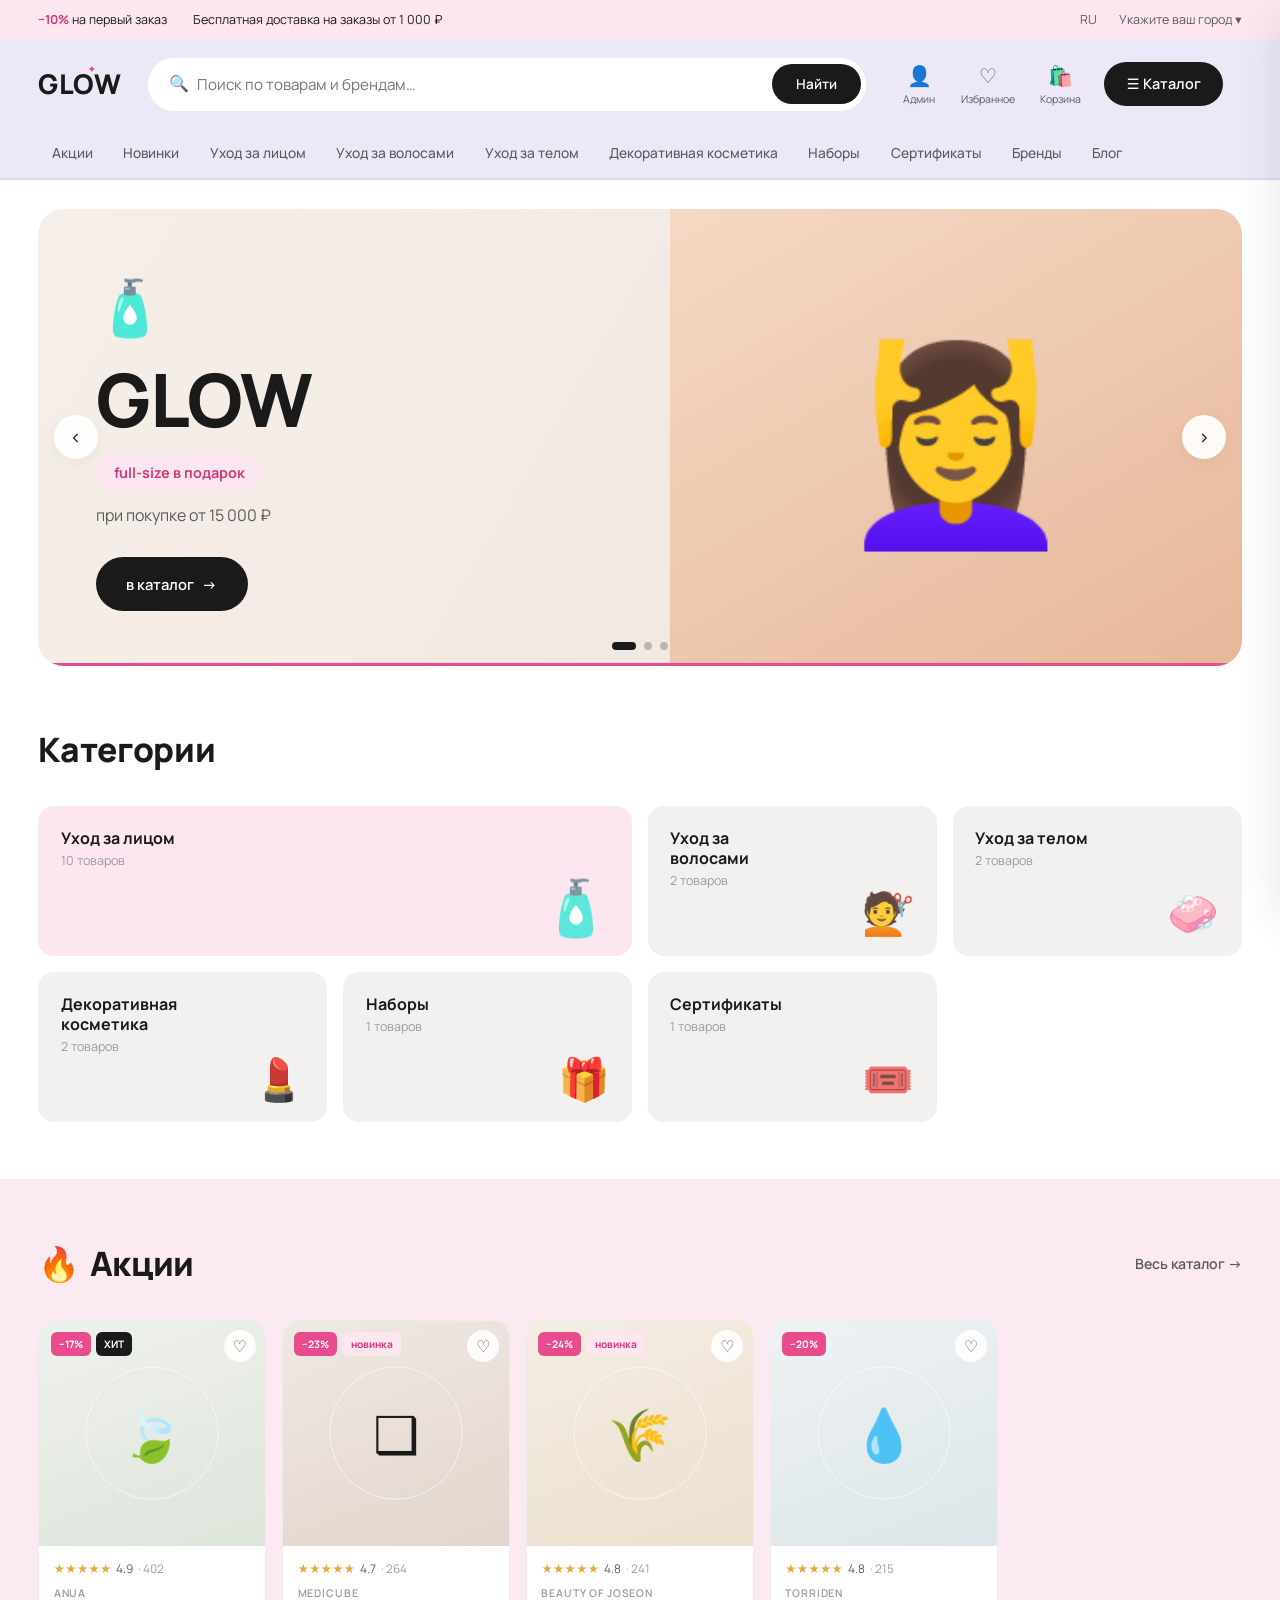
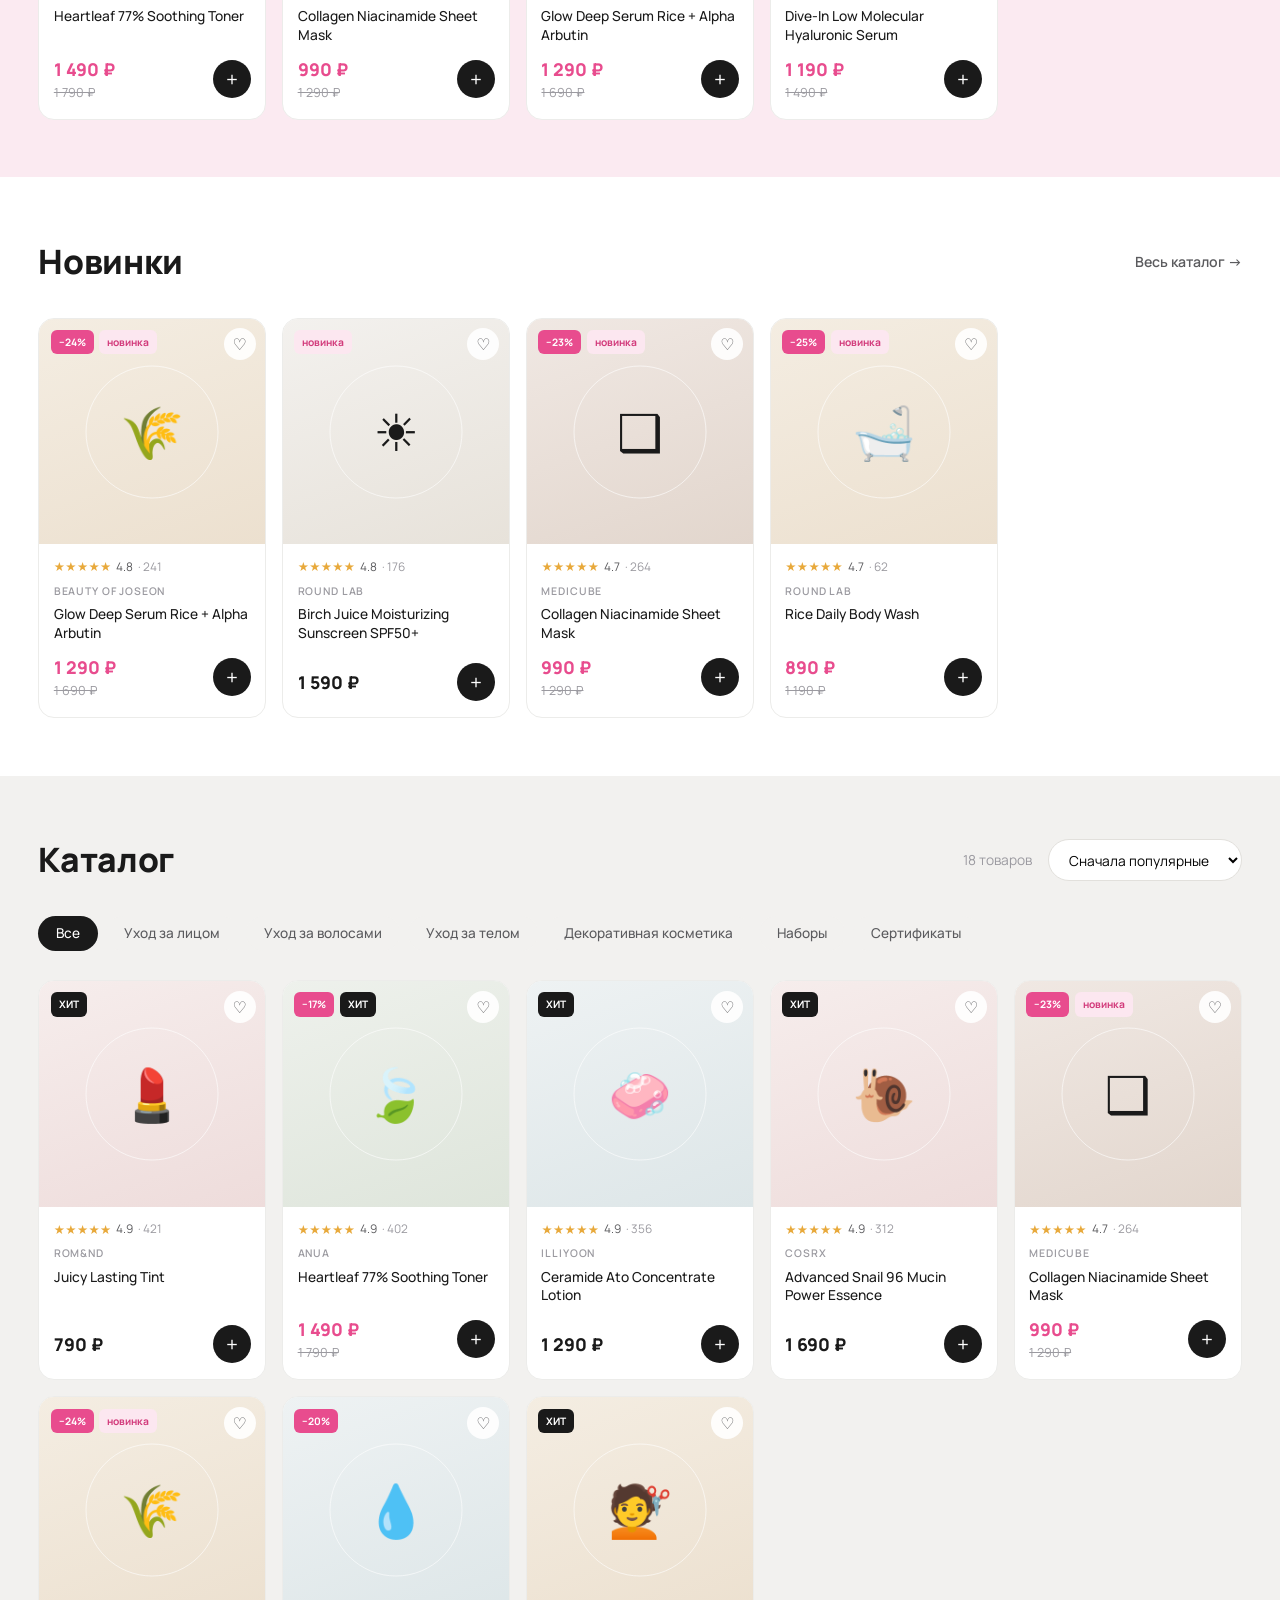
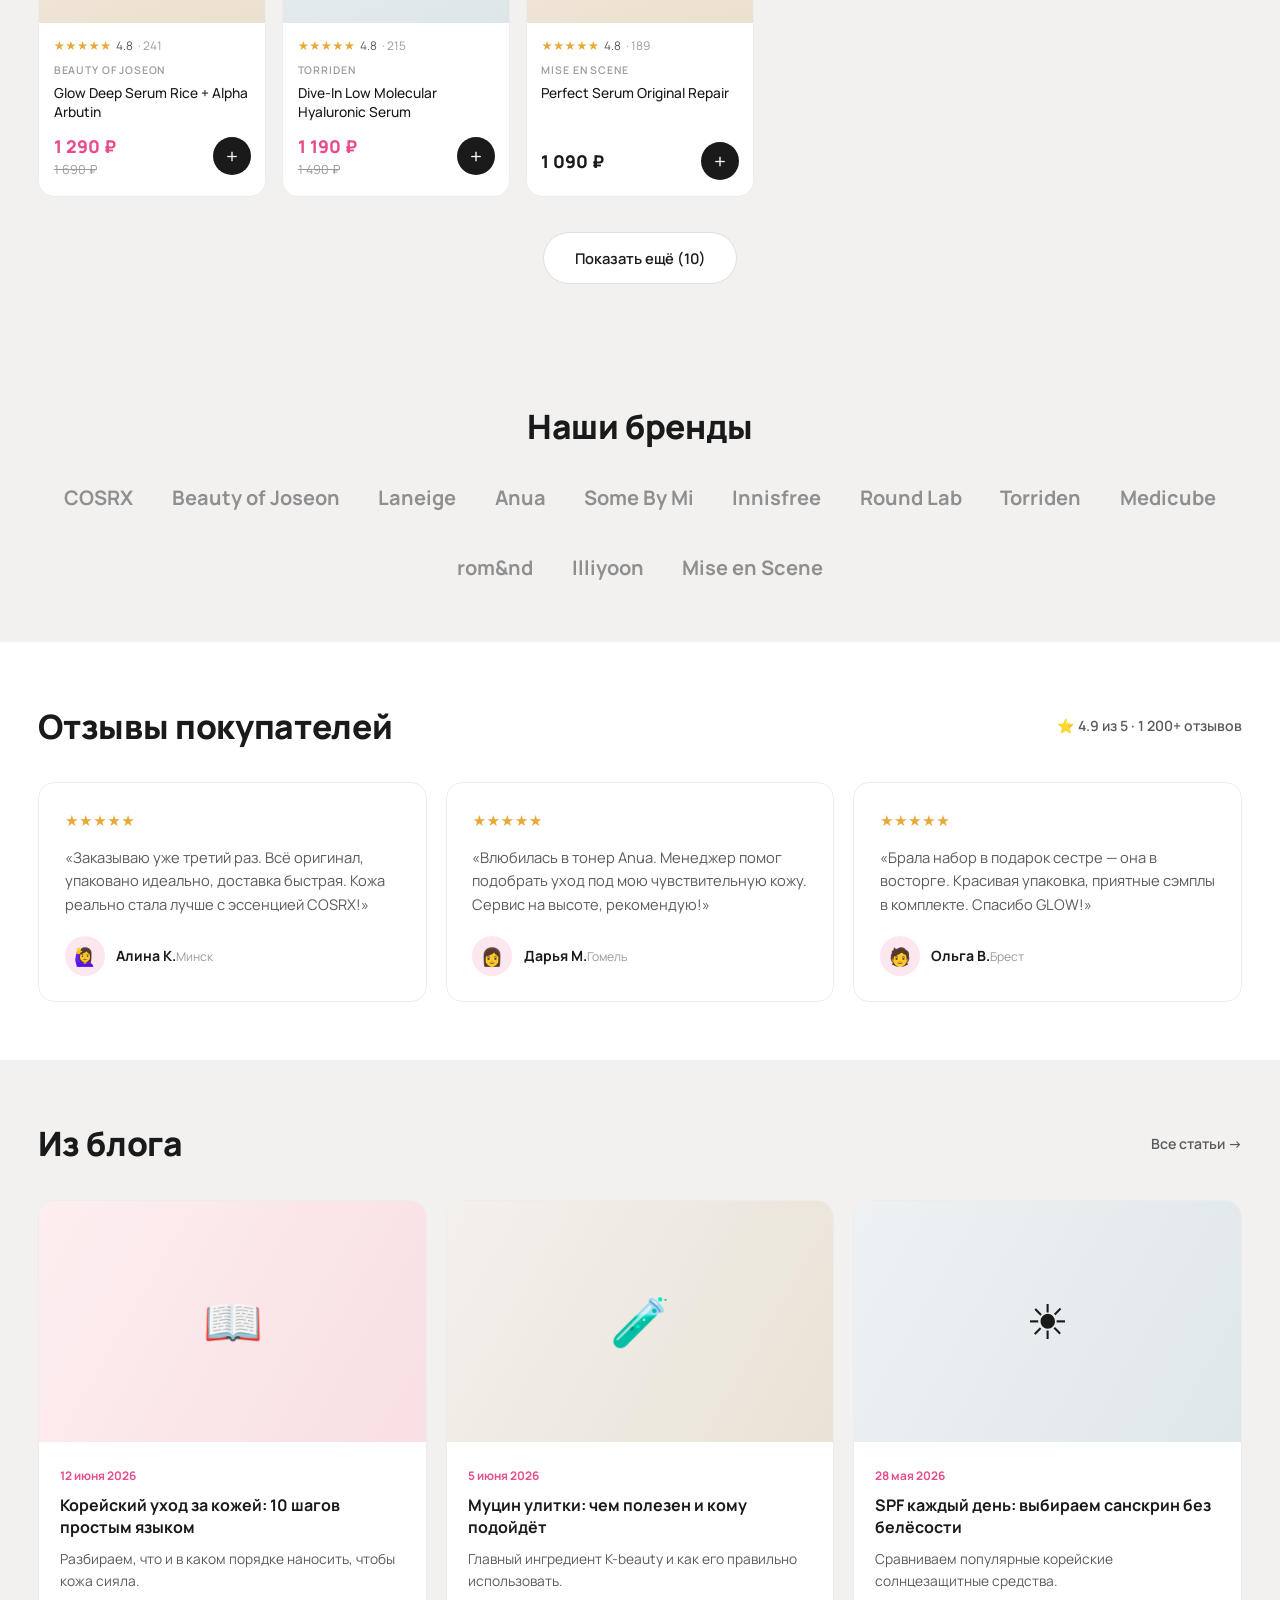
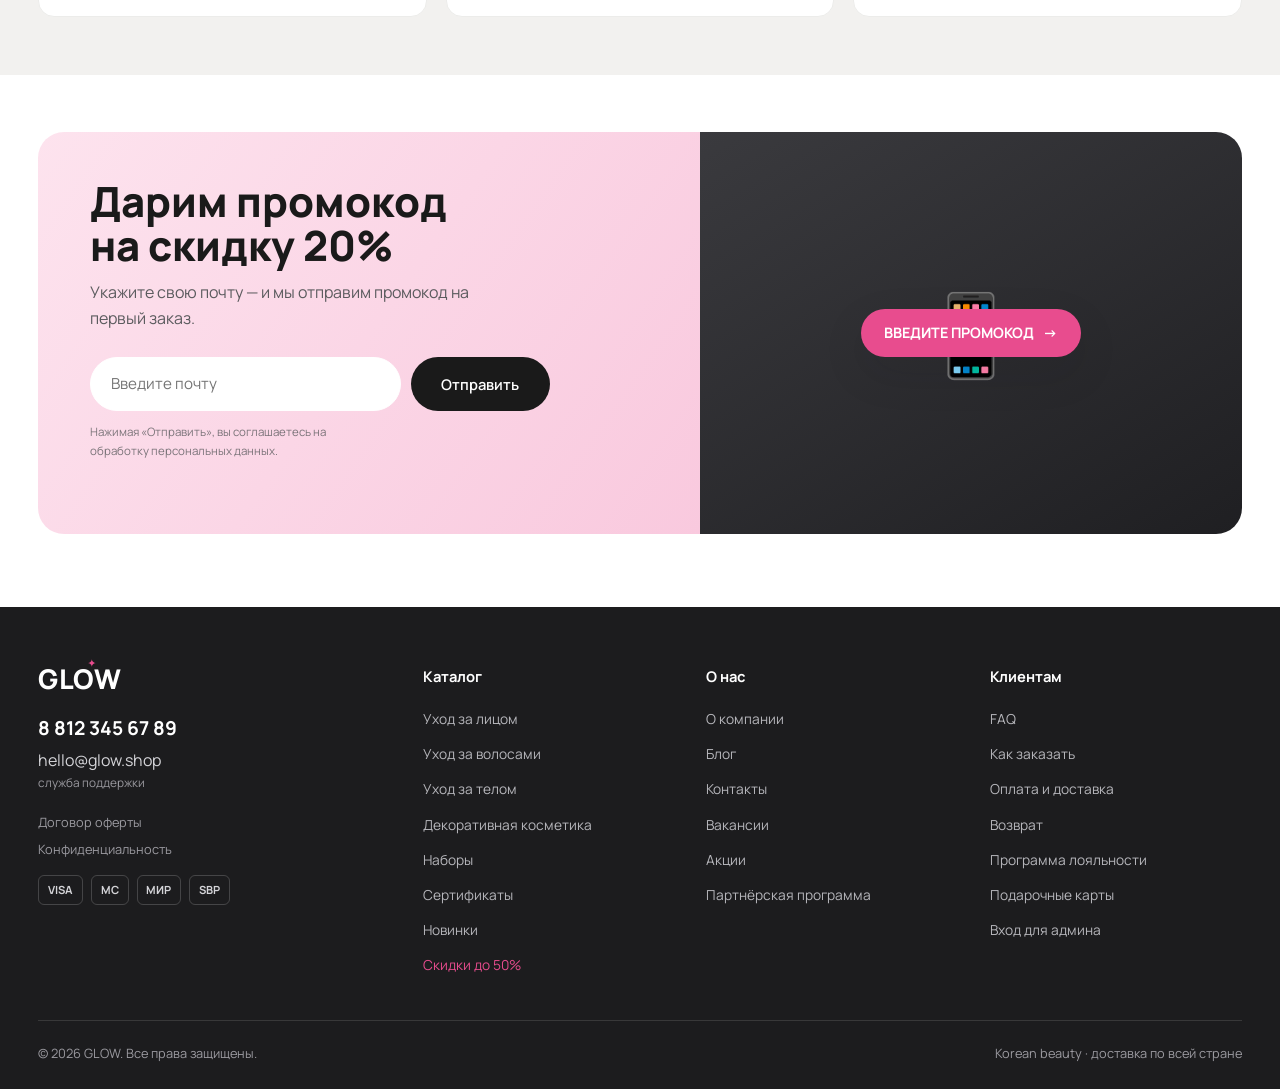
==== commit fa1ee355: "Лавандовый фон шапки + новый лого GLOW со звёздочкой Co-Authored-By: Claude Opus 4.8 (1M context) <n" ====
--- a/index.html
+++ b/index.html
@@ -30,8 +30,7 @@
   <header class="header" id="header">
     <div class="container header-main">
       <a href="index.html" class="logo">
-        <span class="logo-mark">G</span>
-        <span><span class="logo-text">GLOW</span><span class="logo-sub">korean beauty</span></span>
+        <span class="logo-text">GL<span class="o">O<i class="spark">✦</i></span>W</span>
       </a>
 
       <form class="search" id="searchForm">
@@ -244,7 +243,7 @@
     <div class="container">
       <div class="footer-grid">
         <div>
-          <span class="logo-text">GLOW</span>
+          <span class="logo-text">GL<span class="o">O<i class="spark">✦</i></span>W</span>
           <div class="f-contact">
             <a href="tel:+78123456789" class="f-phone">8 812 345 67 89</a>
             <a href="mailto:hello@glow.shop" class="f-mail">hello@glow.shop <small>служба поддержки</small></a>
--- a/css/styles.css
+++ b/css/styles.css
@@ -19,6 +19,7 @@
   --pink:      #e84c8e;   /* акцент: скидки, бейджи, ссылки, промо */
   --pink-dark: #d23a7b;
   --pink-soft: #fce7f0;   /* верхняя полоса, пилюли, промо-фон */
+  --lavender:  #ebe6f6;   /* фон шапки */
 
   --red:       var(--ink); /* совместимость с admin.css */
   --red-dark:  #000000;
@@ -61,21 +62,22 @@
 /* ============================================================
    ШАПКА
    ============================================================ */
-.header { position: sticky; top: 0; z-index: 100; background: rgba(255,255,255,.97);
-  backdrop-filter: blur(8px); border-bottom: 1px solid var(--line); transition: box-shadow .3s; }
-.header.scrolled { box-shadow: var(--shadow-sm); }
+.header { position: sticky; top: 0; z-index: 100; background: rgba(235,230,247,.92);
+  backdrop-filter: blur(10px); border-bottom: 1px solid rgba(26,26,26,.06); transition: box-shadow .3s; }
+.header.scrolled { box-shadow: 0 6px 24px rgba(120,90,180,.12); }
 .header-main { display: flex; align-items: center; gap: 1.6rem; height: 88px; }
 
-.logo { display: flex; align-items: center; gap: .6rem; flex: none; }
-.logo-mark { width: 40px; height: 40px; border-radius: 50%; background: var(--ink); color: #fff;
-  display: grid; place-items: center; font-size: 1.25rem; font-weight: 800; }
-.logo-text { font-size: 1.55rem; font-weight: 800; letter-spacing: .14em; }
-.logo-sub { display: block; font-size: .54rem; letter-spacing: .3em; text-transform: uppercase; color: var(--muted); margin-top: -3px; }
+.logo { display: inline-flex; align-items: center; flex: none; }
+.logo-text { font-size: 1.7rem; font-weight: 800; letter-spacing: .01em; color: var(--ink); line-height: 1; }
+.logo-text .o { position: relative; }
+.logo-text .o .spark { position: absolute; top: -.14em; right: -.22em; font-size: .4em; color: var(--pink); font-style: normal; line-height: 1; animation: sparkle 2.6s ease-in-out infinite; }
+@keyframes sparkle { 0%,100% { opacity: .55; transform: scale(.85) rotate(0deg); } 50% { opacity: 1; transform: scale(1.15) rotate(20deg); } }
+.logo-sub { display: none; }
 
 .search { flex: 1; display: flex; align-items: center; gap: .5rem; max-width: 720px;
-  background: var(--bg-soft); border: 1px solid transparent; border-radius: var(--radius-pill);
+  background: #fff; border: 1px solid var(--line); border-radius: var(--radius-pill);
   padding: .25rem .3rem .25rem 1.3rem; transition: border-color .2s, background .2s; }
-.search:focus-within { border-color: var(--pink); background: #fff; }
+.search:focus-within { border-color: var(--pink); }
 .search .ic { color: var(--muted); }
 .search input { flex: 1; border: none; outline: none; background: transparent; font-family: inherit; font-size: .95rem; padding: .75rem 0; }
 .search button { background: var(--ink); color: #fff; font-weight: 600; font-size: .85rem; padding: .7rem 1.5rem; border-radius: var(--radius-pill); transition: background .2s; }
@@ -99,7 +101,7 @@
 /* ============================================================
    НАВИГАЦИЯ ПО КАТЕГОРИЯМ
    ============================================================ */
-.catnav { border-bottom: 1px solid var(--line); background: #fff; }
+.catnav { border-bottom: 1px solid rgba(26,26,26,.06); background: transparent; }
 .catnav .container { display: flex; align-items: center; gap: .2rem; height: 50px; overflow-x: auto; scrollbar-width: none; }
 .catnav .container::-webkit-scrollbar { display: none; }
 .catnav a { white-space: nowrap; font-size: .86rem; font-weight: 500; color: var(--ink-2); padding: .5rem .85rem; border-radius: var(--radius-sm); transition: color .2s, background .2s; }
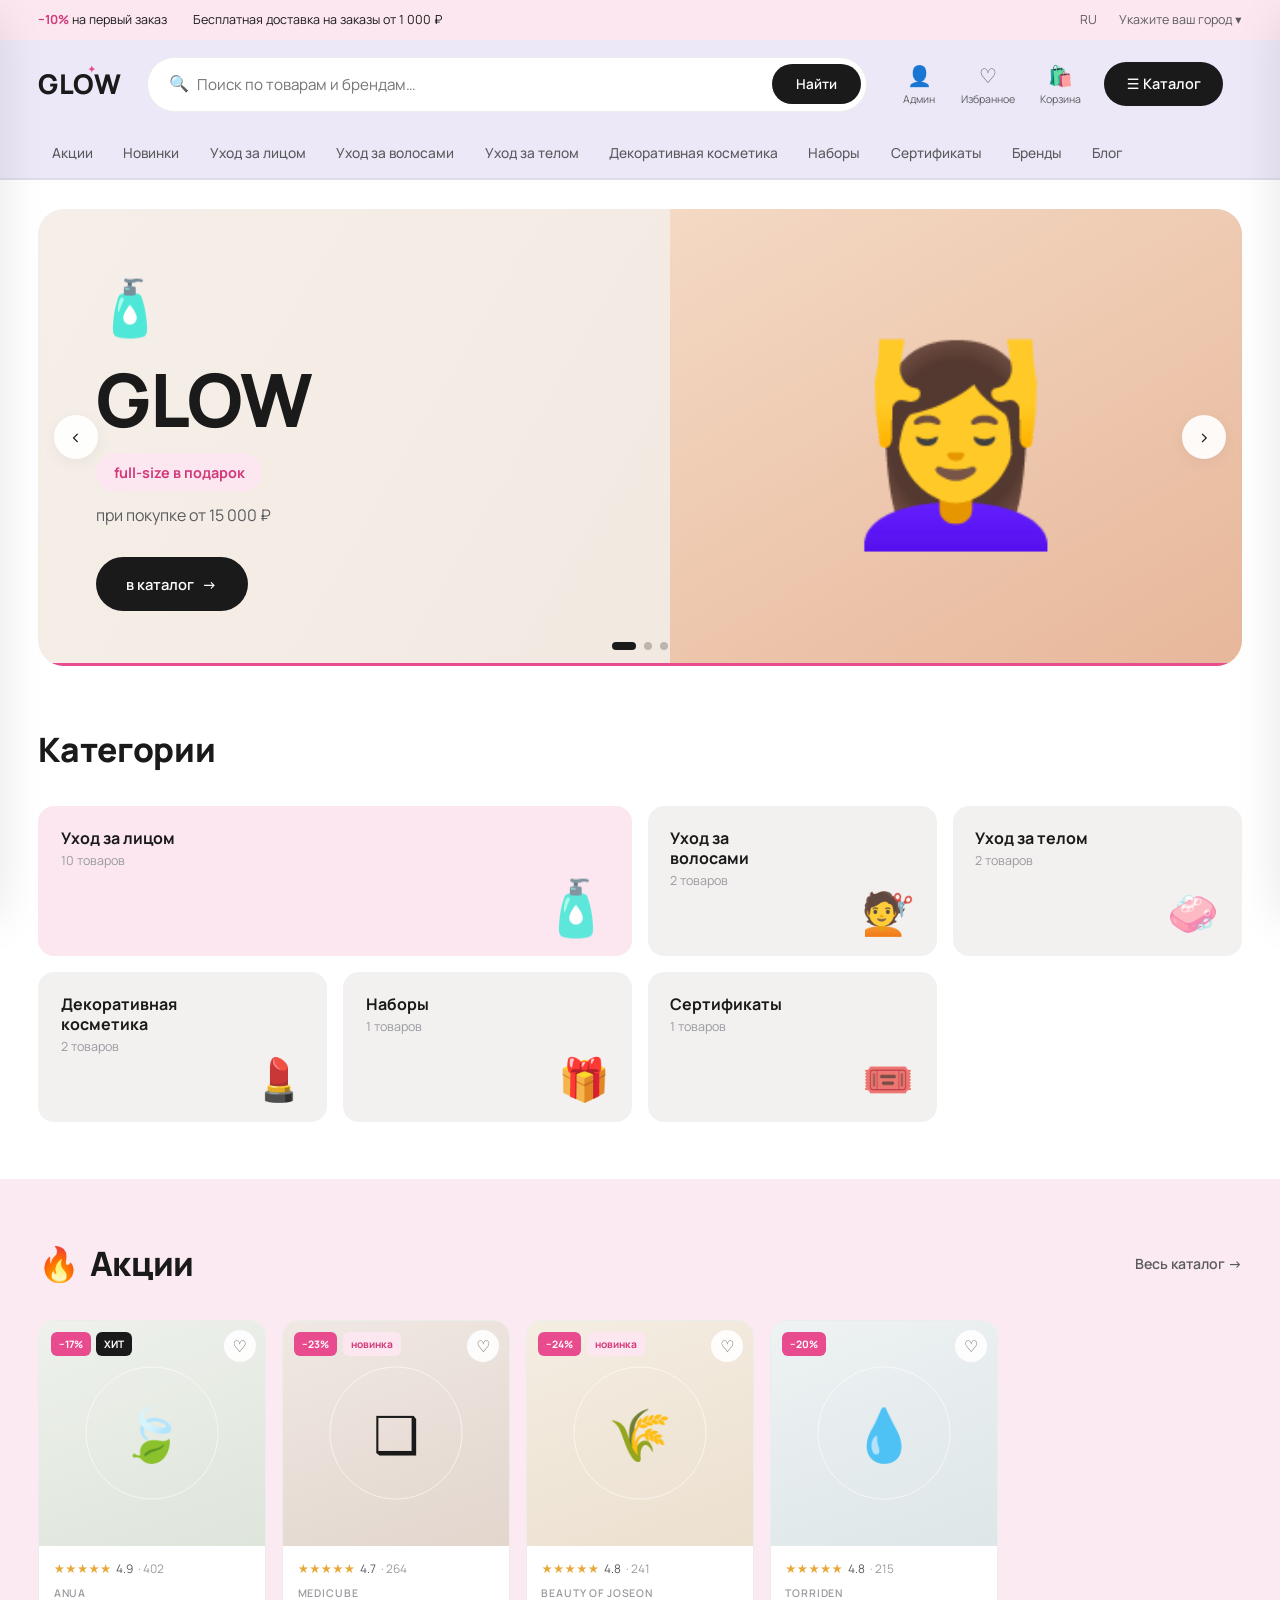
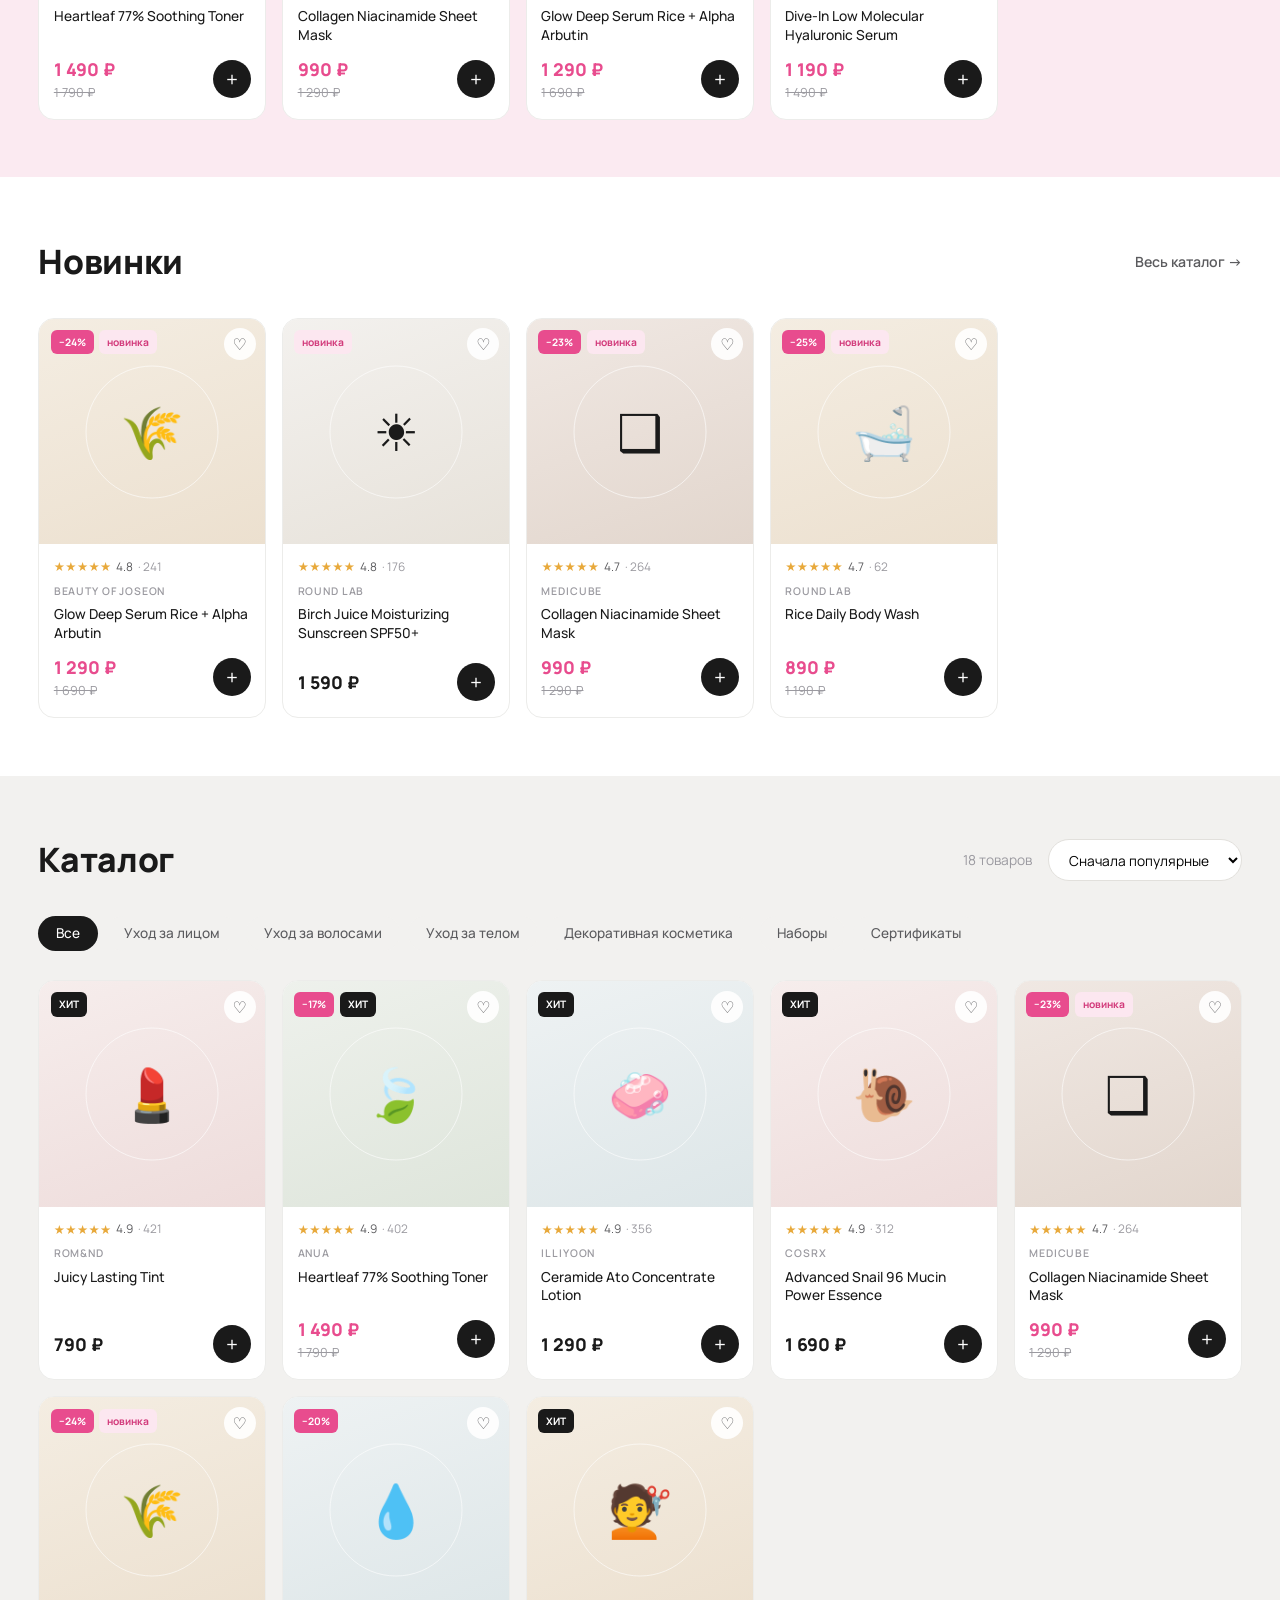
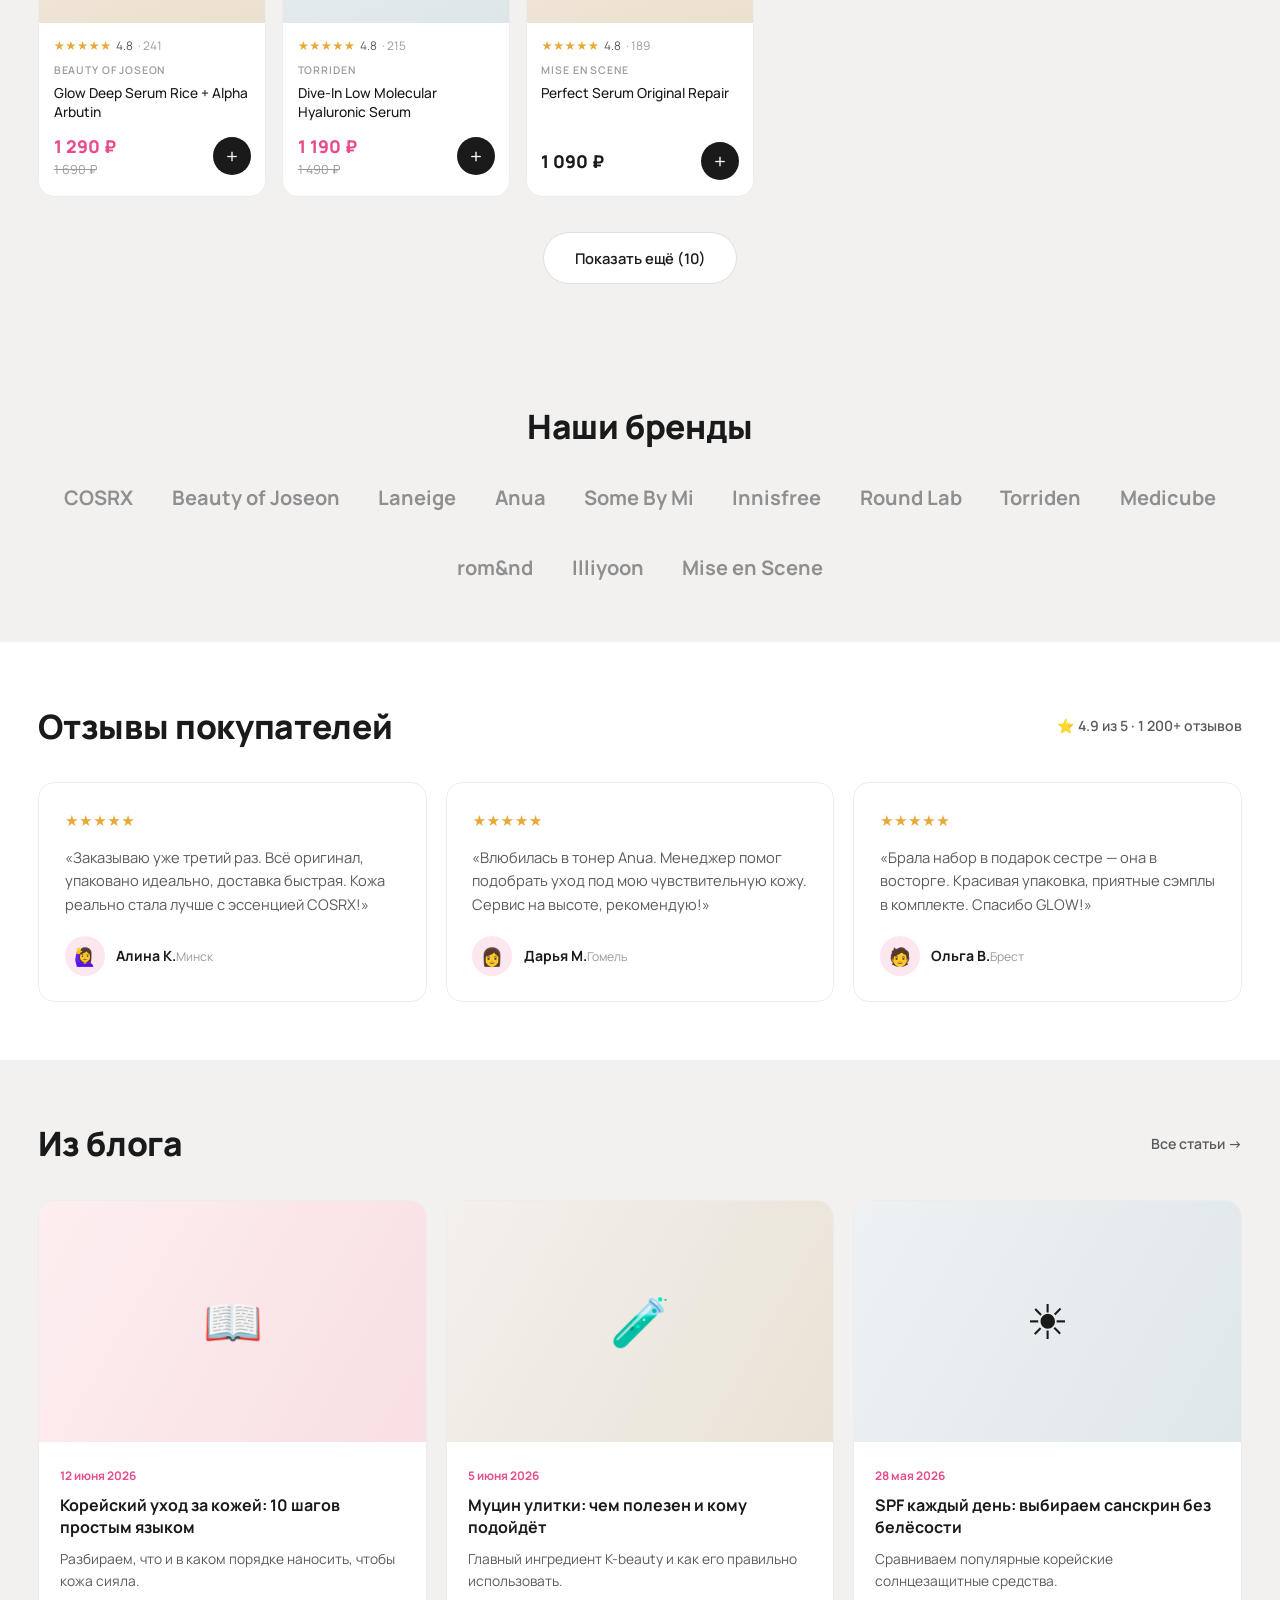
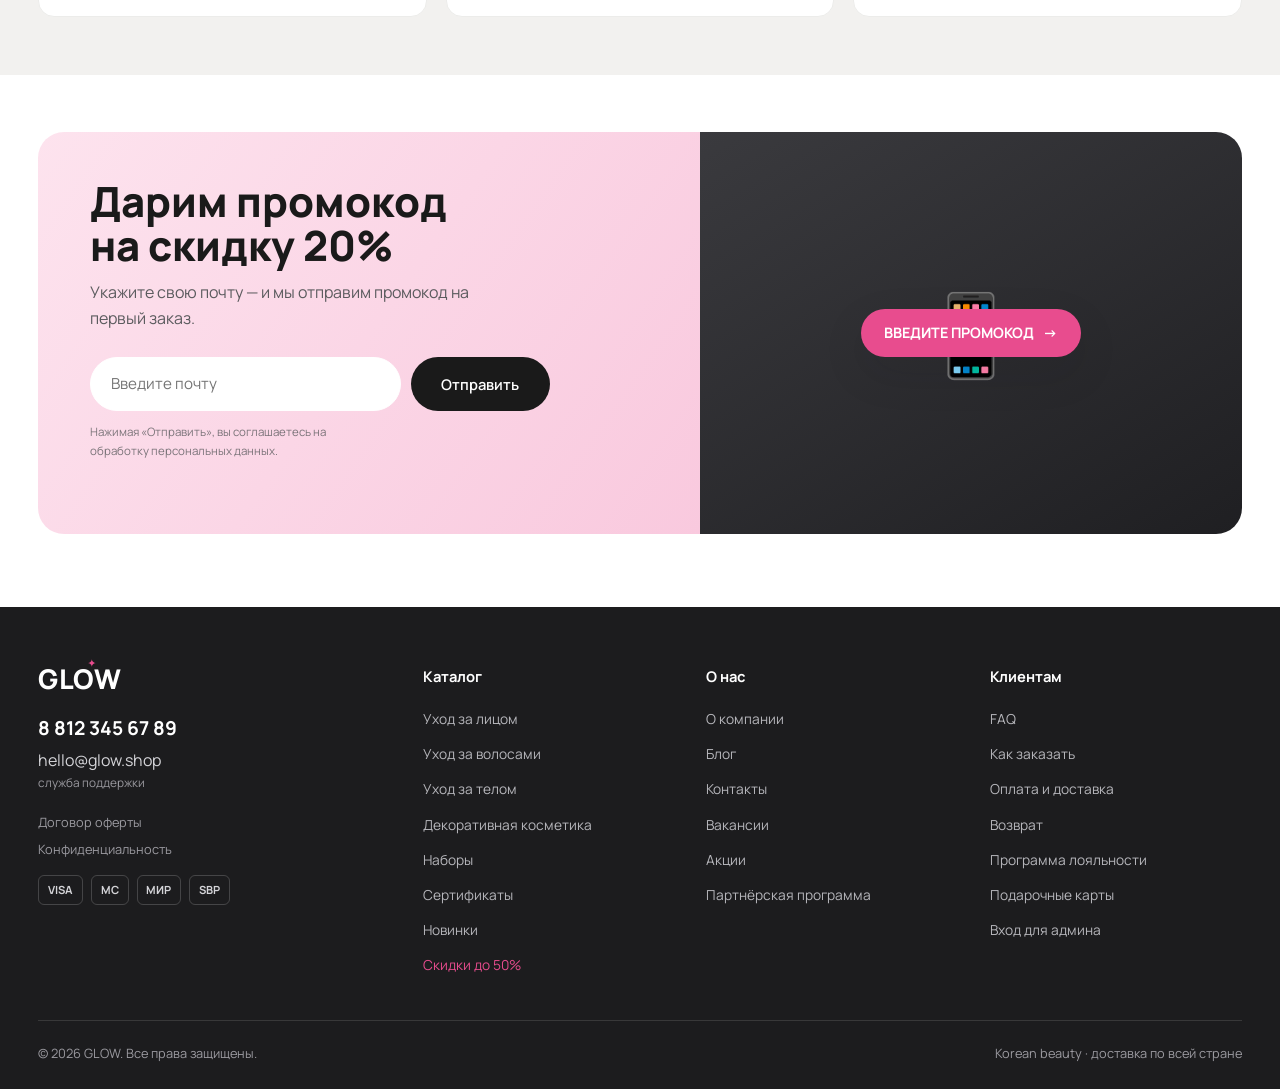
==== commit 7348fb94: "Мобильная версия: бургер-меню, адаптивная шапка, свайп слайдера, тач-оптимизация Co-Authored-By: Cla" ====
--- a/index.html
+++ b/index.html
@@ -29,6 +29,7 @@
   <!-- ШАПКА -->
   <header class="header" id="header">
     <div class="container header-main">
+      <button class="burger" id="burger" aria-label="Меню"><span></span><span></span><span></span></button>
       <a href="index.html" class="logo">
         <span class="logo-text">GL<span class="o">O<i class="spark">✦</i></span>W</span>
       </a>
@@ -293,6 +294,16 @@
     </div>
   </footer>
 
+  <!-- МОБИЛЬНОЕ МЕНЮ -->
+  <div class="overlay" id="mmOverlay"></div>
+  <aside class="mobile-menu" id="mobileMenu" aria-label="Меню">
+    <div class="mm-head">
+      <span class="logo-text">GL<span class="o">O<i class="spark">✦</i></span>W</span>
+      <button class="close-btn" id="mmClose">✕</button>
+    </div>
+    <nav class="mm-nav" id="mmNav"></nav>
+  </aside>
+
   <!-- КОРЗИНА -->
   <div class="overlay" id="overlay"></div>
   <aside class="drawer" id="drawer" aria-label="Корзина">
--- a/css/styles.css
+++ b/css/styles.css
@@ -415,31 +415,73 @@
 .to-top:hover { background: var(--pink); transform: translateY(-3px); }
 
 /* ============================================================
+   БУРГЕР + МОБИЛЬНОЕ МЕНЮ
+   ============================================================ */
+.burger { display: none; flex-direction: column; justify-content: center; align-items: center; gap: 5px; width: 30px; height: 30px; flex: none; }
+.burger span { display: block; width: 22px; height: 2px; background: var(--ink); border-radius: 2px; transition: .3s var(--ease); }
+.mobile-menu { position: fixed; top: 0; left: 0; height: 100%; width: min(330px, 86vw); background: #fff; z-index: 210;
+  box-shadow: var(--shadow-md); transform: translateX(-100%); transition: transform .4s var(--ease); display: flex; flex-direction: column; }
+.mobile-menu.open { transform: translateX(0); }
+.mm-head { display: flex; align-items: center; justify-content: space-between; padding: 1.2rem 1.3rem; border-bottom: 1px solid var(--line); }
+.mm-nav { padding: .8rem; overflow-y: auto; display: flex; flex-direction: column; gap: .15rem; }
+.mm-link { display: flex; align-items: center; gap: .7rem; padding: .9rem 1rem; border-radius: var(--radius-sm); font-size: 1rem; font-weight: 500; color: var(--ink); text-align: left; width: 100%; transition: background .2s, color .2s; }
+.mm-link:hover, .mm-link:active { background: var(--pink-soft); color: var(--pink-dark); }
+.mm-link.sale { color: var(--pink); font-weight: 700; }
+.mm-link .e { font-size: 1.25rem; width: 1.5rem; text-align: center; }
+.mm-div { height: 1px; background: var(--line); margin: .6rem .4rem; }
+
+/* ============================================================
    АДАПТИВ
    ============================================================ */
 @media (max-width: 1080px) { .products { grid-template-columns: repeat(3,1fr); } .cat-grid { grid-template-columns: repeat(2,1fr); } .cat-tile:nth-child(1){ grid-column: span 2; } }
 @media (max-width: 900px) {
+  .topbar { font-size: .72rem; }
   .topbar .left { gap: 1rem; } .topbar .left .hide-sm { display: none; }
-  .header-main { gap: 1rem; height: 74px; }
-  .logo-text { font-size: 1.3rem; }
+  /* мобильная шапка: бургер · лого · иконки, поиск на всю ширину снизу */
+  .burger { display: flex; order: 0; }
+  .header-main { flex-wrap: wrap; height: auto; padding: .6rem 0; gap: .6rem; }
+  .logo { order: 1; }
+  .logo-text { font-size: 1.4rem; }
+  .header-actions { order: 2; margin-left: auto; gap: .1rem; }
+  .act { padding: .45rem .5rem; }
   .act span:not(.ic):not(.cart-count) { display: none; }
-  .cat-btn { padding: .7rem 1rem; }
+  .cat-btn { display: none; }
+  .search { order: 3; flex-basis: 100%; max-width: 100%; }
+  .slider-arrow { display: none; }
   .slide { grid-template-columns: 1fr; }
-  .slide .s-visual { min-height: 200px; }
+  .slide .s-copy { padding: 2.6rem 2rem; }
+  .slide .s-visual { min-height: 180px; }
   .reviews-grid, .blog-grid { grid-template-columns: 1fr; }
   .promo-band .promo-inner { grid-template-columns: 1fr; }
-  .promo-right { min-height: 200px; }
+  .promo-left { padding: 2.4rem 2rem; }
+  .promo-right { min-height: 180px; }
   .footer-grid { grid-template-columns: 1fr 1fr; }
   .qv { grid-template-columns: 1fr; } .qv-media { min-height: 220px; font-size: 4.5rem; } .qv-info { padding: 1.6rem; }
   .co-grid { grid-template-columns: 1fr; }
 }
 @media (max-width: 600px) {
-  .search .ic, .logo-sub { display: none; }
-  .cat-grid { grid-template-columns: 1fr 1fr; } .cat-tile:nth-child(1){ grid-column: span 2; }
-  .products { grid-template-columns: repeat(2,1fr); gap: .8rem; }
-  .footer-grid { grid-template-columns: 1fr; }
+  section { padding: 2.6rem 0; }
+  .sec-head { margin-bottom: 1.3rem; }
+  .search .ic { display: none; }
+  .cat-grid { grid-template-columns: 1fr 1fr; gap: .7rem; } .cat-tile:nth-child(1){ grid-column: span 2; }
+  .cat-tile { min-height: 120px; padding: 1.1rem; }
+  .products { grid-template-columns: repeat(2,1fr); gap: .7rem; }
+  .card-name { font-size: .82rem; }
+  .price { font-size: 1rem; }
+  .footer-grid { grid-template-columns: 1fr; gap: 1.6rem; }
+  .footer { text-align: left; }
   .subscribe { flex-direction: column; }
   .row2 { grid-template-columns: 1fr; }
-  .slide .s-copy { padding: 2.2rem 1.6rem; }
+  .slide h2 { font-size: 2.4rem; }
+  .slide .s-copy { padding: 2.2rem 1.5rem; }
+  .brand-row { gap: 1.4rem; } .brand-row span { font-size: 1.05rem; }
+  .to-top { right: 14px; bottom: 14px; width: 44px; height: 44px; }
+  .toasts { bottom: 14px; width: 92vw; }
+  .drawer-head, .drawer-body, .drawer-foot { padding-inline: 1.1rem; }
+}
+@media (max-width: 380px) {
+  .products { grid-template-columns: 1fr 1fr; }
+  .act { padding: .4rem .35rem; }
+  .logo-text { font-size: 1.25rem; }
 }
 @media (prefers-reduced-motion: reduce) { *, *::before, *::after { animation: none !important; transition: none !important; } .reveal { opacity: 1; transform: none; } }
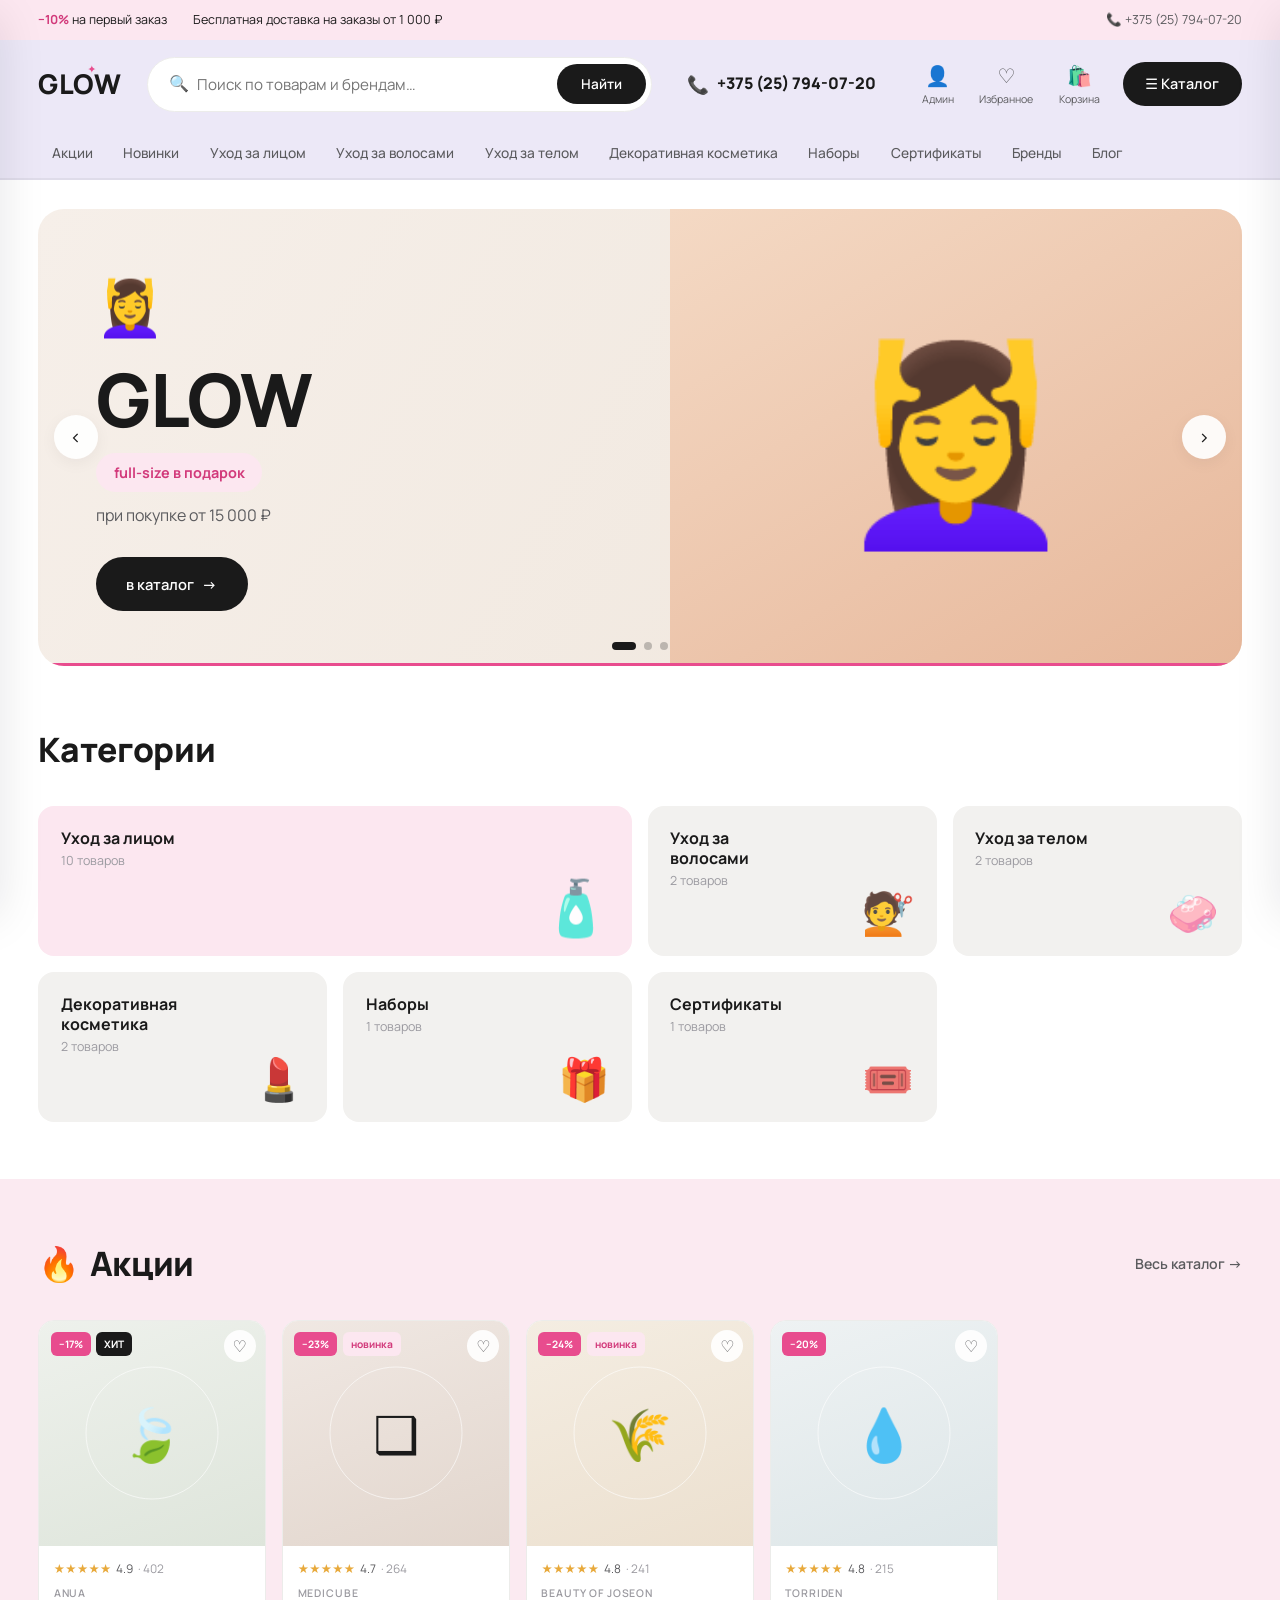
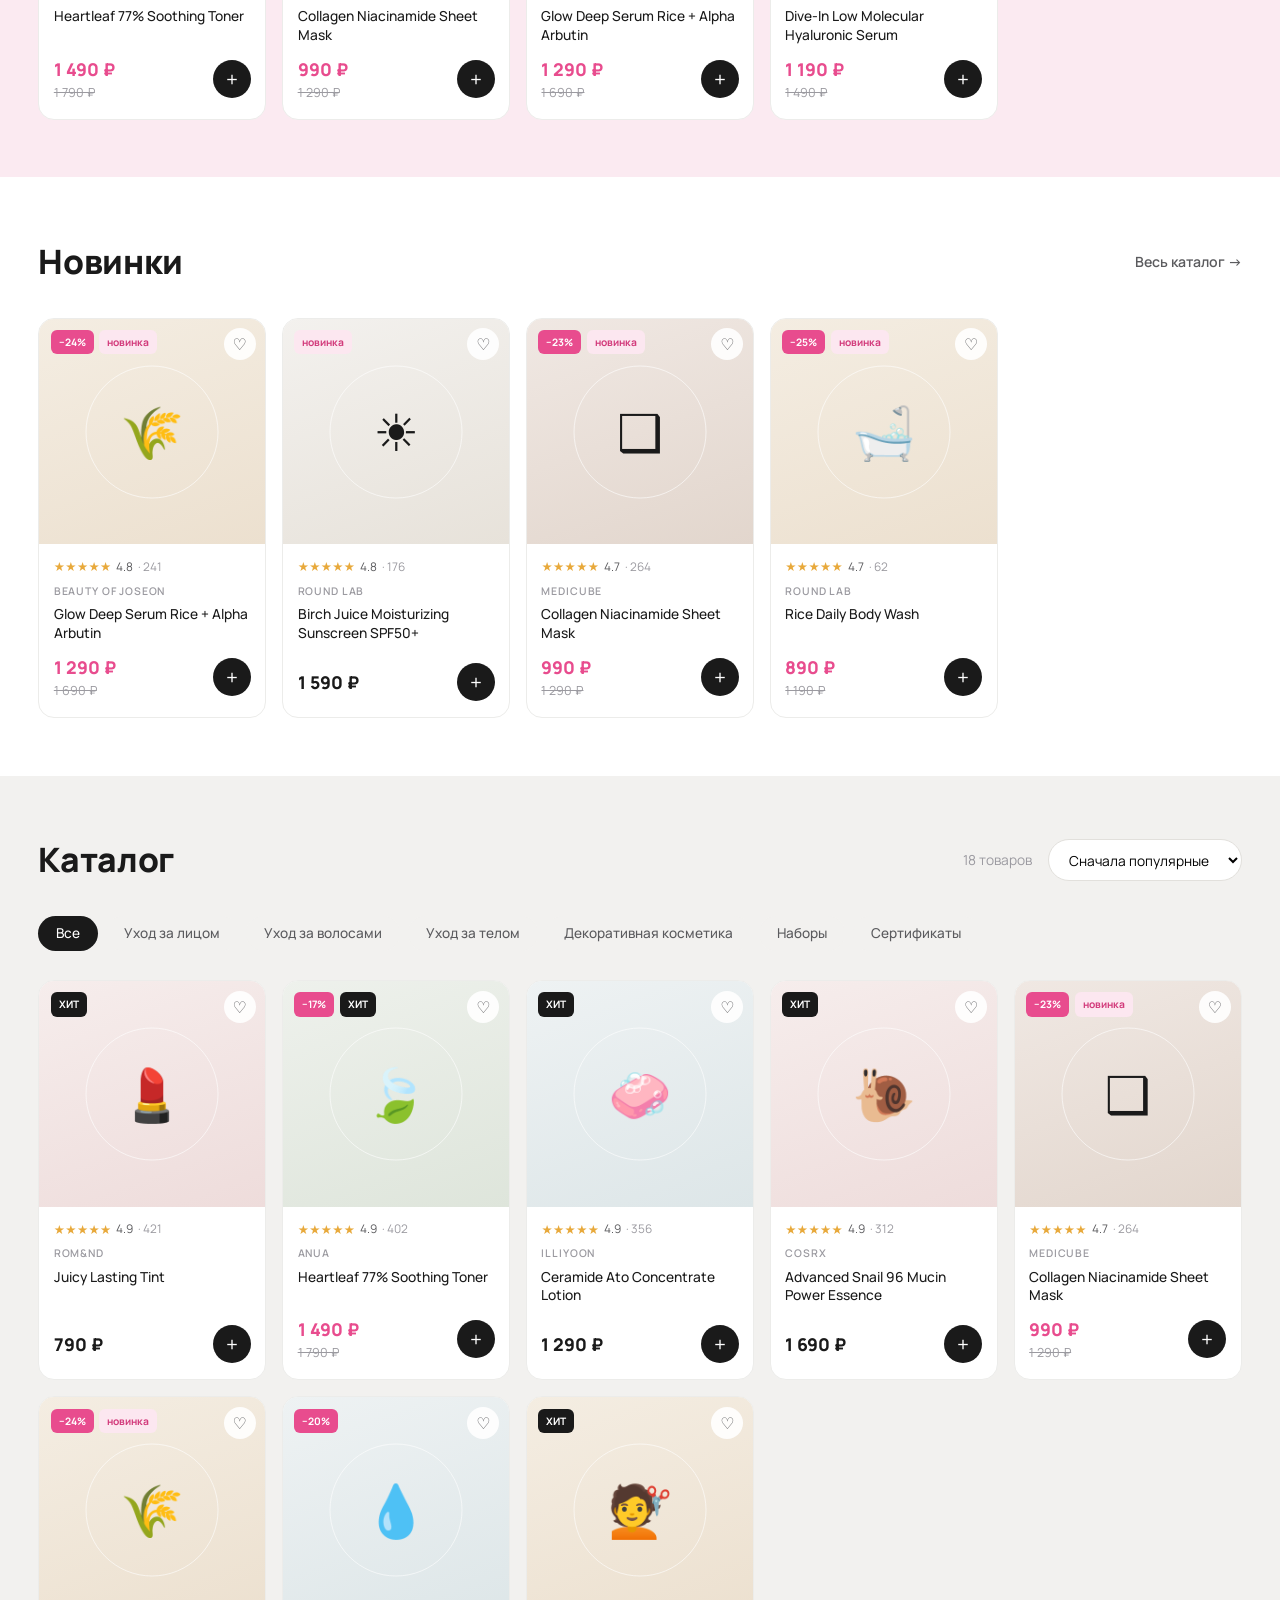
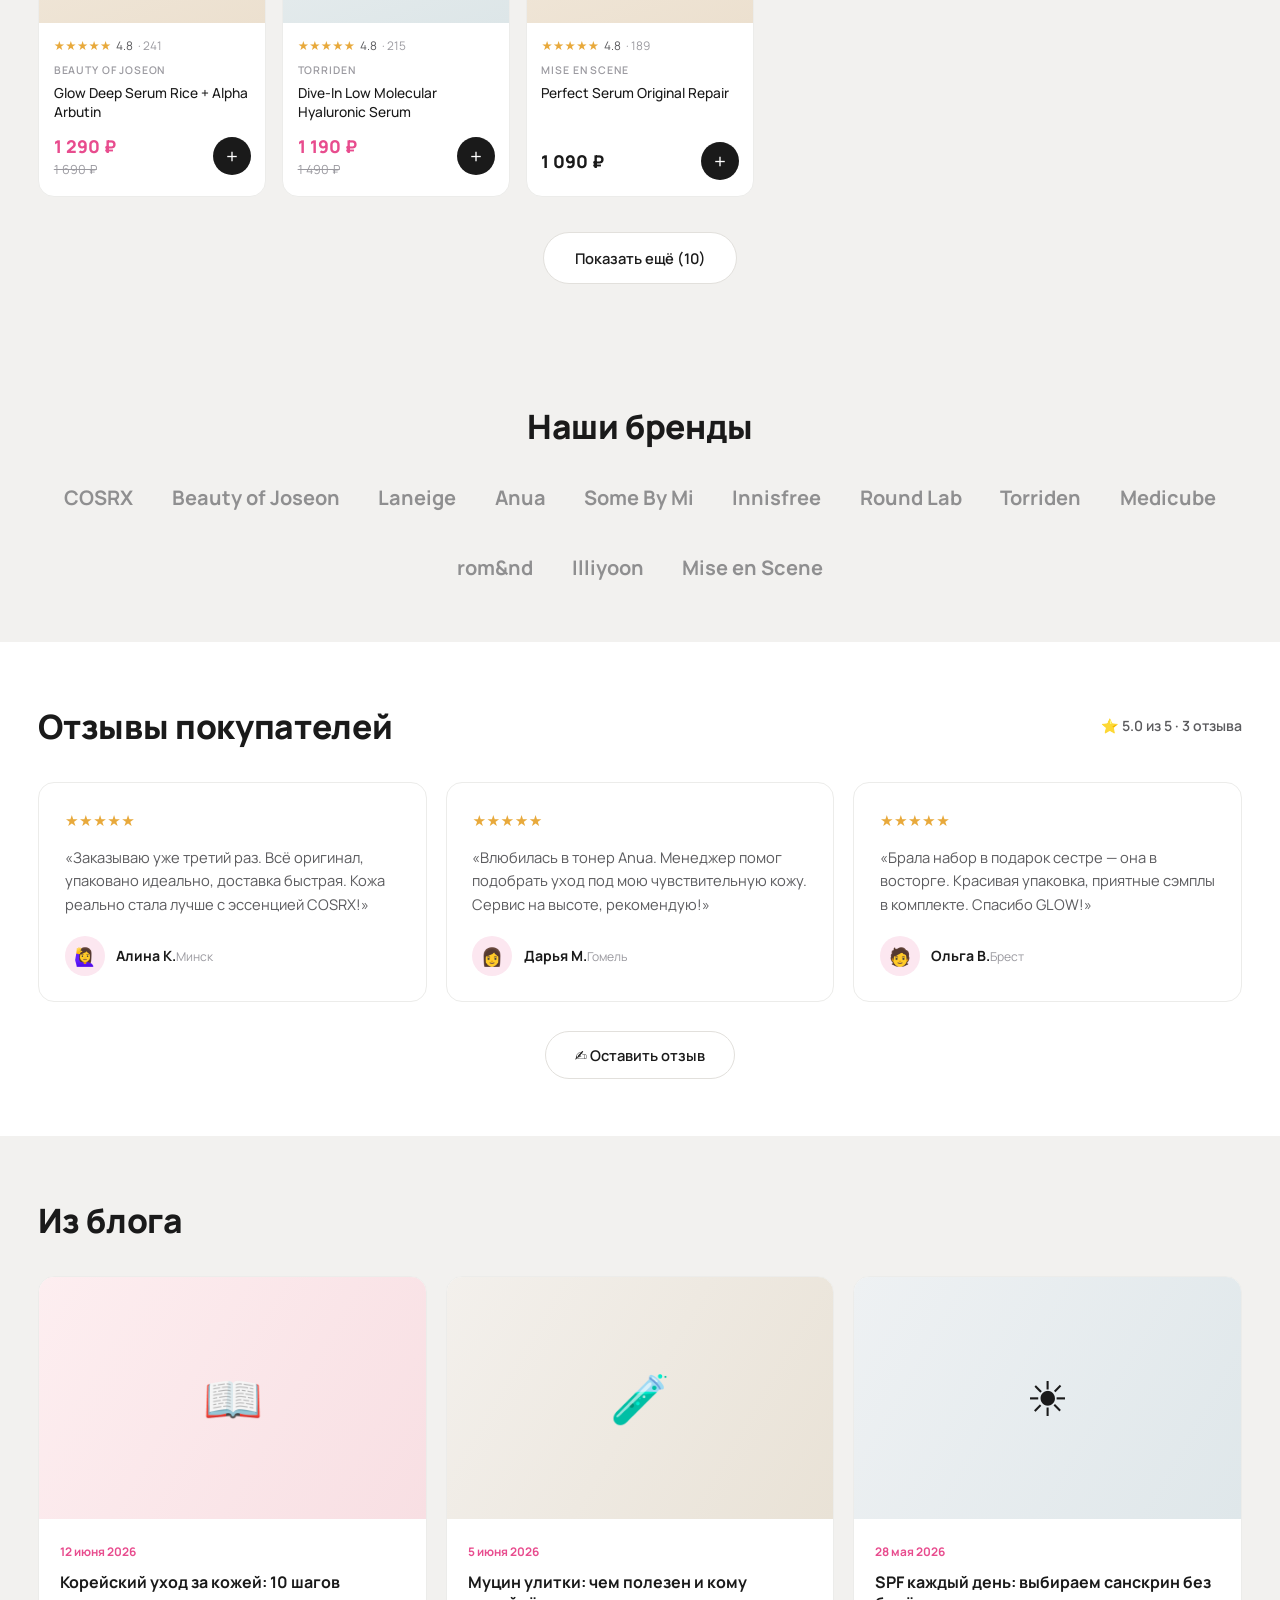
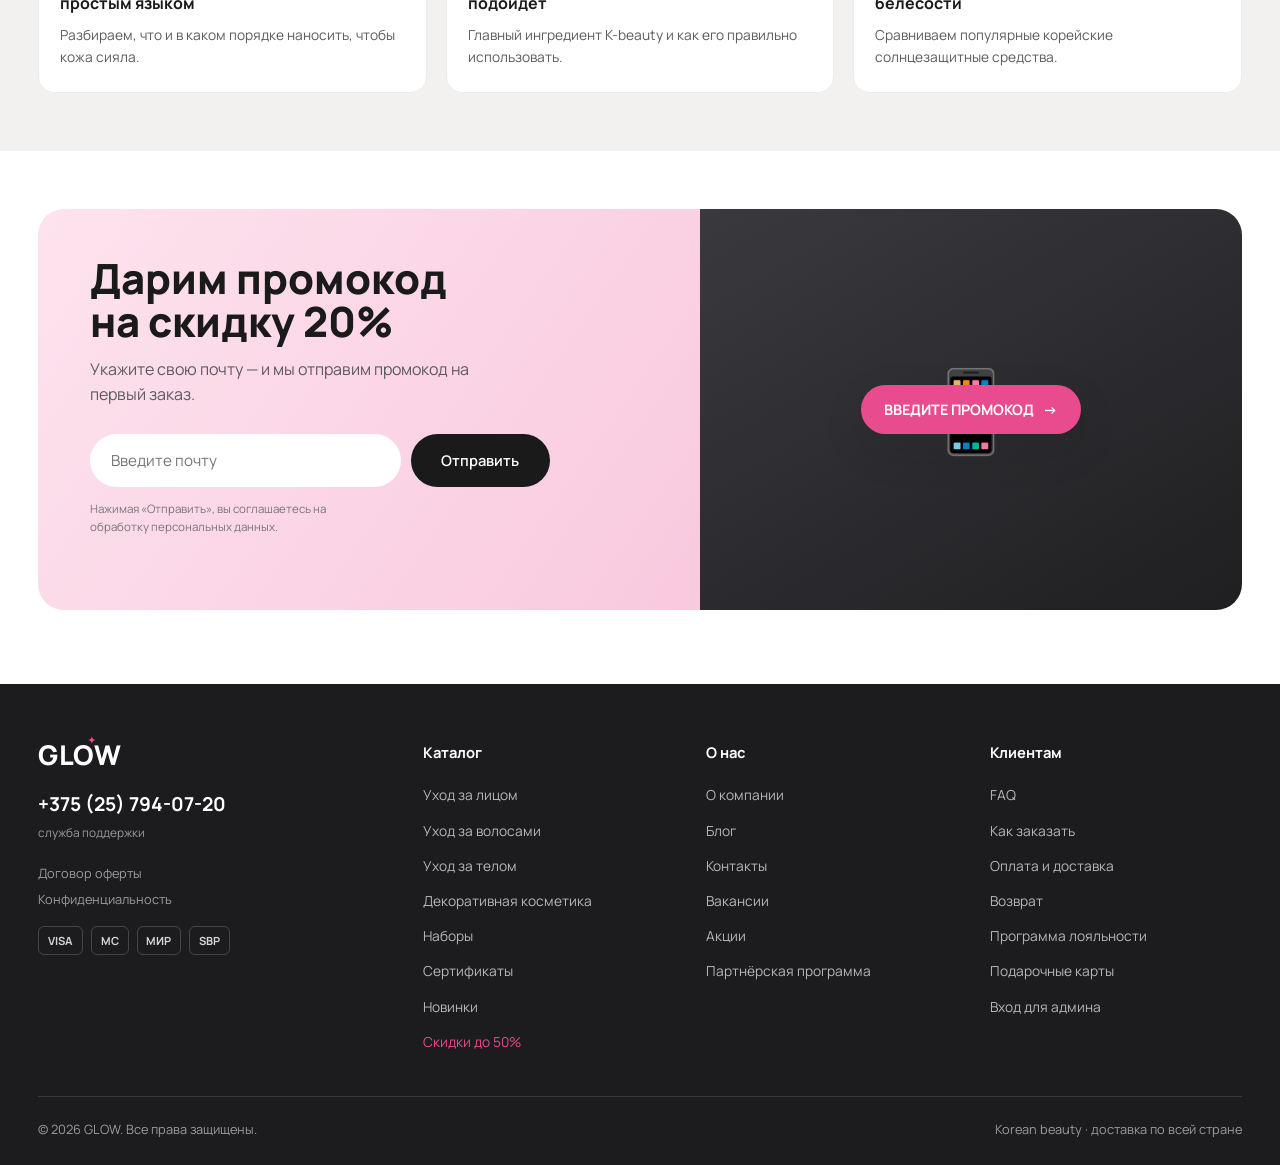
==== commit d76cc3cf: "Общая база в GitHub: данные магазина в data/*.json (товары, категории, отзывы, блог, слайдер) - stor" ====
--- a/index.html
+++ b/index.html
@@ -20,8 +20,7 @@
         <span class="hide-sm">Бесплатная доставка на заказы от 1 000 ₽</span>
       </div>
       <div class="right">
-        <a href="#">RU</a>
-        <a href="#">Укажите ваш город ▾</a>
+        <a href="tel:+375257940720">📞 +375 (25) 794-07-20</a>
       </div>
     </div>
   </div>
@@ -39,6 +38,11 @@
         <input type="search" id="searchInput" placeholder="Поиск по товарам и брендам…" />
         <button type="submit">Найти</button>
       </form>
+
+      <a class="header-phone" href="tel:+375257940720">
+        <span class="hp-ic">📞</span>
+        <span class="hp-num">+375 (25) 794-07-20</span>
+      </a>
 
       <div class="header-actions">
         <button class="act" id="adminBtn"><span class="ic">👤</span><span>Админ</span></button>
@@ -156,6 +160,7 @@
         </div>
       </div>
       <div class="filters" id="filters"></div>
+      <div class="subfilters" id="subfilters"></div>
       <div class="products" id="products"></div>
       <div class="load-more-wrap"><button class="btn btn-line" id="loadMore">Показать ещё</button></div>
     </div>
@@ -176,23 +181,13 @@
   <!-- ОТЗЫВЫ -->
   <section id="reviews">
     <div class="container">
-      <div class="sec-head"><h2>Отзывы покупателей</h2><span class="link">⭐ 4.9 из 5 · 1 200+ отзывов</span></div>
-      <div class="reviews-grid">
-        <div class="review">
-          <div class="stars">★★★★★</div>
-          <p>«Заказываю уже третий раз. Всё оригинал, упаковано идеально, доставка быстрая. Кожа реально стала лучше с эссенцией COSRX!»</p>
-          <div class="who"><div class="av">🙋‍♀️</div><div><b>Алина К.</b><span>Минск</span></div></div>
-        </div>
-        <div class="review">
-          <div class="stars">★★★★★</div>
-          <p>«Влюбилась в тонер Anua. Менеджер помог подобрать уход под мою чувствительную кожу. Сервис на высоте, рекомендую!»</p>
-          <div class="who"><div class="av">👩</div><div><b>Дарья М.</b><span>Гомель</span></div></div>
-        </div>
-        <div class="review">
-          <div class="stars">★★★★★</div>
-          <p>«Брала набор в подарок сестре — она в восторге. Красивая упаковка, приятные сэмплы в комплекте. Спасибо GLOW!»</p>
-          <div class="who"><div class="av">🧑</div><div><b>Ольга В.</b><span>Брест</span></div></div>
-        </div>
+      <div class="sec-head">
+        <h2>Отзывы покупателей</h2>
+        <span class="link" id="reviewsAvg">⭐ 4.9 из 5</span>
+      </div>
+      <div class="reviews-grid" id="reviewsGrid"></div>
+      <div class="review-cta">
+        <button class="btn btn-line" id="openReviewBtn">✍️ Оставить отзыв</button>
       </div>
     </div>
   </section>
@@ -200,21 +195,8 @@
   <!-- БЛОГ -->
   <section id="blog" style="background:var(--bg-soft)">
     <div class="container">
-      <div class="sec-head"><h2>Из блога</h2><a href="#" class="link">Все статьи →</a></div>
-      <div class="blog-grid">
-        <article class="post">
-          <div class="cover t1" style="background:linear-gradient(120deg,#fdeef0,#f8dfe3)">📖</div>
-          <div class="pb"><span class="date">12 июня 2026</span><h4>Корейский уход за кожей: 10 шагов простым языком</h4><p>Разбираем, что и в каком порядке наносить, чтобы кожа сияла.</p></div>
-        </article>
-        <article class="post">
-          <div class="cover t2" style="background:linear-gradient(120deg,#f3f0ec,#e9e2d6)">🧪</div>
-          <div class="pb"><span class="date">5 июня 2026</span><h4>Муцин улитки: чем полезен и кому подойдёт</h4><p>Главный ингредиент K-beauty и как его правильно использовать.</p></div>
-        </article>
-        <article class="post">
-          <div class="cover t3" style="background:linear-gradient(120deg,#eef1f3,#dfe7ea)">☀️</div>
-          <div class="pb"><span class="date">28 мая 2026</span><h4>SPF каждый день: выбираем санскрин без белёсости</h4><p>Сравниваем популярные корейские солнцезащитные средства.</p></div>
-        </article>
-      </div>
+      <div class="sec-head"><h2>Из блога</h2></div>
+      <div class="blog-grid" id="blogGrid"></div>
     </div>
   </section>
 
@@ -246,8 +228,8 @@
         <div>
           <span class="logo-text">GL<span class="o">O<i class="spark">✦</i></span>W</span>
           <div class="f-contact">
-            <a href="tel:+78123456789" class="f-phone">8 812 345 67 89</a>
-            <a href="mailto:hello@glow.shop" class="f-mail">hello@glow.shop <small>служба поддержки</small></a>
+            <a href="tel:+375257940720" class="f-phone">+375 (25) 794-07-20</a>
+            <span class="f-mail"><small>служба поддержки</small></span>
           </div>
           <div class="legal">
             <a href="#">Договор оферты</a>
@@ -331,7 +313,6 @@
         <div class="field">
           <label for="adminPass">Пароль</label>
           <input type="password" id="adminPass" placeholder="••••••••" autocomplete="off" />
-          <div class="hint">Демо-пароль: <b>glow2026</b></div>
         </div>
         <div class="err" id="adminErr"></div>
         <button class="btn btn-red checkout-btn" type="submit">Войти →</button>
@@ -342,6 +323,33 @@
   <!-- БЫСТРЫЙ ПРОСМОТР -->
   <div class="modal-wrap qv-wrap" id="quickModal">
     <div class="modal-card qv"></div>
+  </div>
+
+  <!-- МОДАЛКА: ОСТАВИТЬ ОТЗЫВ -->
+  <div class="modal-wrap" id="reviewModal">
+    <div class="modal">
+      <button class="close-btn rv-close" id="rvClose">✕</button>
+      <h3>Оставить отзыв</h3>
+      <p>Поделитесь впечатлением — это поможет другим покупателям</p>
+      <form id="reviewForm">
+        <div class="row2">
+          <div class="field"><label>Имя</label><input type="text" id="rv_name" placeholder="Ваше имя" required /></div>
+          <div class="field"><label>Город</label><input type="text" id="rv_city" placeholder="Минск" /></div>
+        </div>
+        <div class="field">
+          <label>Оценка</label>
+          <div class="star-pick" id="rv_starPick"></div>
+          <input type="hidden" id="rv_rating" value="5" />
+        </div>
+        <div class="field"><label>Отзыв</label><textarea id="rv_text" rows="4" placeholder="Расскажите о товаре и сервисе…" required></textarea></div>
+        <button class="btn btn-red checkout-btn" type="submit">Опубликовать отзыв</button>
+      </form>
+    </div>
+  </div>
+
+  <!-- МОДАЛКА: СТАТЬЯ БЛОГА -->
+  <div class="modal-wrap qv-wrap" id="postModal">
+    <div class="modal-card post-card"></div>
   </div>
 
   <!-- ОФОРМЛЕНИЕ ЗАКАЗА -->
--- a/css/styles.css
+++ b/css/styles.css
@@ -178,6 +178,10 @@
 .cat-tile .emojis { margin-top: auto; align-self: flex-end; font-size: 2.6rem; line-height: 1; opacity: .92; }
 .cat-tile:nth-child(1) { grid-column: span 2; background: var(--pink-soft); }
 .cat-tile:nth-child(1) .emojis { font-size: 3.4rem; }
+.cat-tile.has-img { background-size: cover; background-position: center; color: #fff; }
+.cat-tile.has-img::after { content: ''; position: absolute; inset: 0; background: linear-gradient(180deg, rgba(0,0,0,.05), rgba(0,0,0,.5)); }
+.cat-tile.has-img b { position: relative; z-index: 1; color: #fff; }
+.cat-tile.has-img span { position: relative; z-index: 1; color: rgba(255,255,255,.85); }
 
 /* инструменты каталога */
 .cat-tools { display: flex; align-items: center; gap: 1rem; flex-wrap: wrap; }
@@ -261,6 +265,42 @@
 .post .date { font-size: .74rem; color: var(--pink); font-weight: 700; }
 .post h4 { font-size: 1rem; font-weight: 700; margin: .5rem 0 .6rem; line-height: 1.35; }
 .post p { font-size: .86rem; color: var(--ink-2); }
+.post { cursor: pointer; }
+
+/* телефон в шапке */
+.header-phone { display: flex; align-items: center; gap: .5rem; flex: none; padding: .4rem .6rem; border-radius: var(--radius-pill); transition: background .2s; }
+.header-phone:hover { background: var(--pink-soft); }
+.header-phone .hp-ic { font-size: 1.1rem; }
+.header-phone .hp-num { font-size: 1rem; font-weight: 800; color: var(--ink); white-space: nowrap; }
+
+/* подкатегории (чипы второго уровня) */
+.subfilters { display: none; gap: .5rem; flex-wrap: wrap; margin: -.6rem 0 1.8rem; padding-bottom: .2rem; }
+.subfilters.show { display: flex; }
+.subchip { font-size: .82rem; font-weight: 500; padding: .45rem .95rem; border-radius: var(--radius-pill);
+  background: #fff; border: 1px solid var(--line-2); color: var(--ink-2); transition: all .2s var(--ease); }
+.subchip:hover { border-color: var(--pink); color: var(--pink-dark); }
+.subchip.active { background: var(--pink); border-color: var(--pink); color: #fff; }
+.subchip i { font-style: normal; opacity: .65; font-size: .75rem; margin-left: .15rem; }
+
+/* «оставить отзыв» */
+.review-cta { text-align: center; margin-top: 1.8rem; }
+.review-cta .btn { padding: .8rem 1.8rem; }
+
+/* модалка отзыва */
+#reviewModal .modal { width: min(540px,100%); text-align: left; position: relative; }
+.rv-close { position: absolute; top: 1.1rem; right: 1.1rem; }
+.star-pick { display: flex; gap: .3rem; }
+.star-pick .sp { font-size: 1.8rem; line-height: 1; color: var(--line-2); transition: color .15s, transform .15s; }
+.star-pick .sp:hover { transform: scale(1.15); }
+.star-pick .sp.on { color: var(--star); }
+
+/* модалка статьи блога */
+.post-card { padding-bottom: 1rem; }
+.post-cover { aspect-ratio: 21/9; display: grid; place-items: center; font-size: 4rem; border-radius: 20px 20px 0 0; }
+.post-read { padding: 1.8rem 2.2rem 1rem; }
+.post-read .date { font-size: .8rem; color: var(--pink); font-weight: 700; }
+.post-read h2 { font-family: var(--display); font-weight: 700; font-size: clamp(1.4rem,3vw,2rem); margin: .4rem 0 1.2rem; line-height: 1.25; }
+.post-body p { font-size: 1rem; color: var(--ink-2); line-height: 1.75; margin-bottom: 1.1rem; }
 
 /* ============================================================
    ПРОМО-БЛОК (промокод)
@@ -436,7 +476,7 @@
 @media (max-width: 1080px) { .products { grid-template-columns: repeat(3,1fr); } .cat-grid { grid-template-columns: repeat(2,1fr); } .cat-tile:nth-child(1){ grid-column: span 2; } }
 @media (max-width: 900px) {
   .topbar { font-size: .72rem; }
-  .topbar .left { gap: 1rem; } .topbar .left .hide-sm { display: none; }
+  .topbar .left { gap: 1rem; } .topbar .hide-sm { display: none; }
   /* мобильная шапка: бургер · лого · иконки, поиск на всю ширину снизу */
   .burger { display: flex; order: 0; }
   .header-main { flex-wrap: wrap; height: auto; padding: .6rem 0; gap: .6rem; }
@@ -446,6 +486,7 @@
   .act { padding: .45rem .5rem; }
   .act span:not(.ic):not(.cart-count) { display: none; }
   .cat-btn { display: none; }
+  .header-phone { display: none; }
   .search { order: 3; flex-basis: 100%; max-width: 100%; }
   .slider-arrow { display: none; }
   .slide { grid-template-columns: 1fr; }
@@ -475,6 +516,7 @@
   .slide h2 { font-size: 2.4rem; }
   .slide .s-copy { padding: 2.2rem 1.5rem; }
   .brand-row { gap: 1.4rem; } .brand-row span { font-size: 1.05rem; }
+  .post-read { padding: 1.4rem 1.3rem; }
   .to-top { right: 14px; bottom: 14px; width: 44px; height: 44px; }
   .toasts { bottom: 14px; width: 92vw; }
   .drawer-head, .drawer-body, .drawer-foot { padding-inline: 1.1rem; }
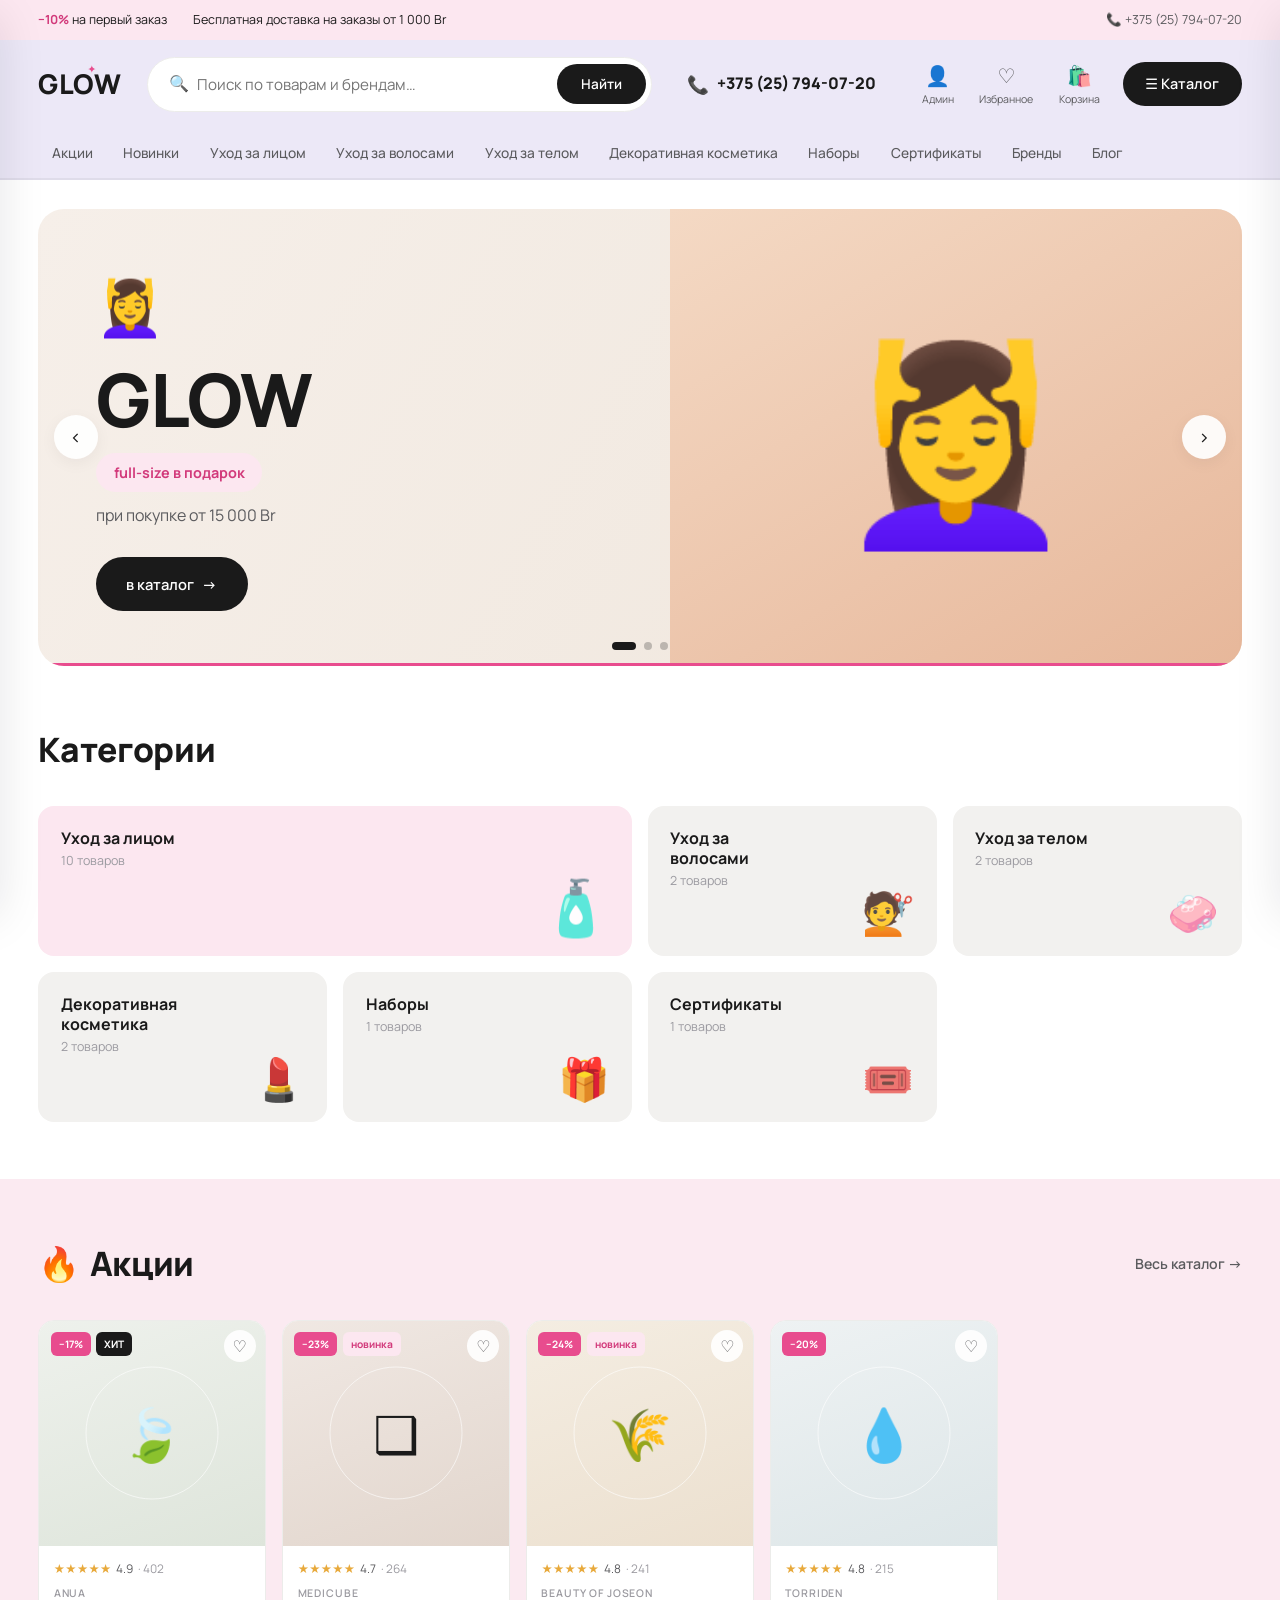
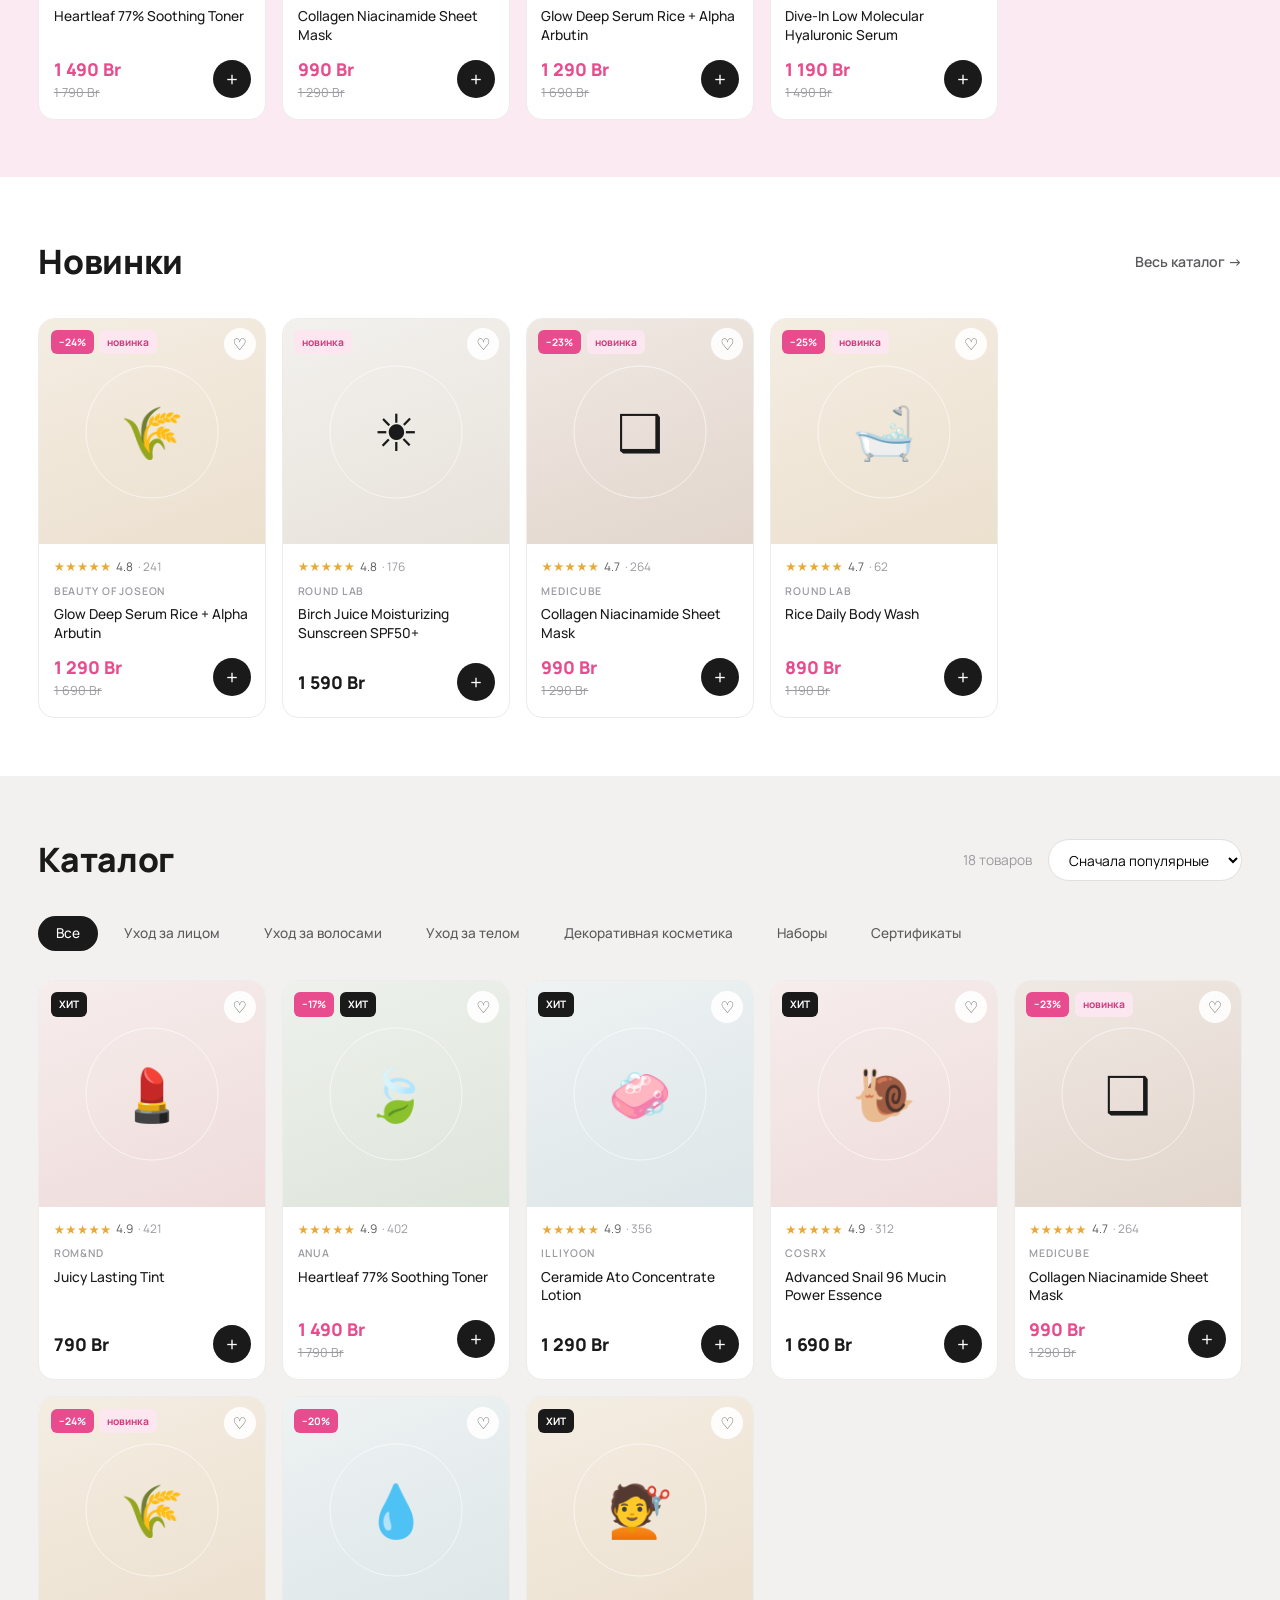
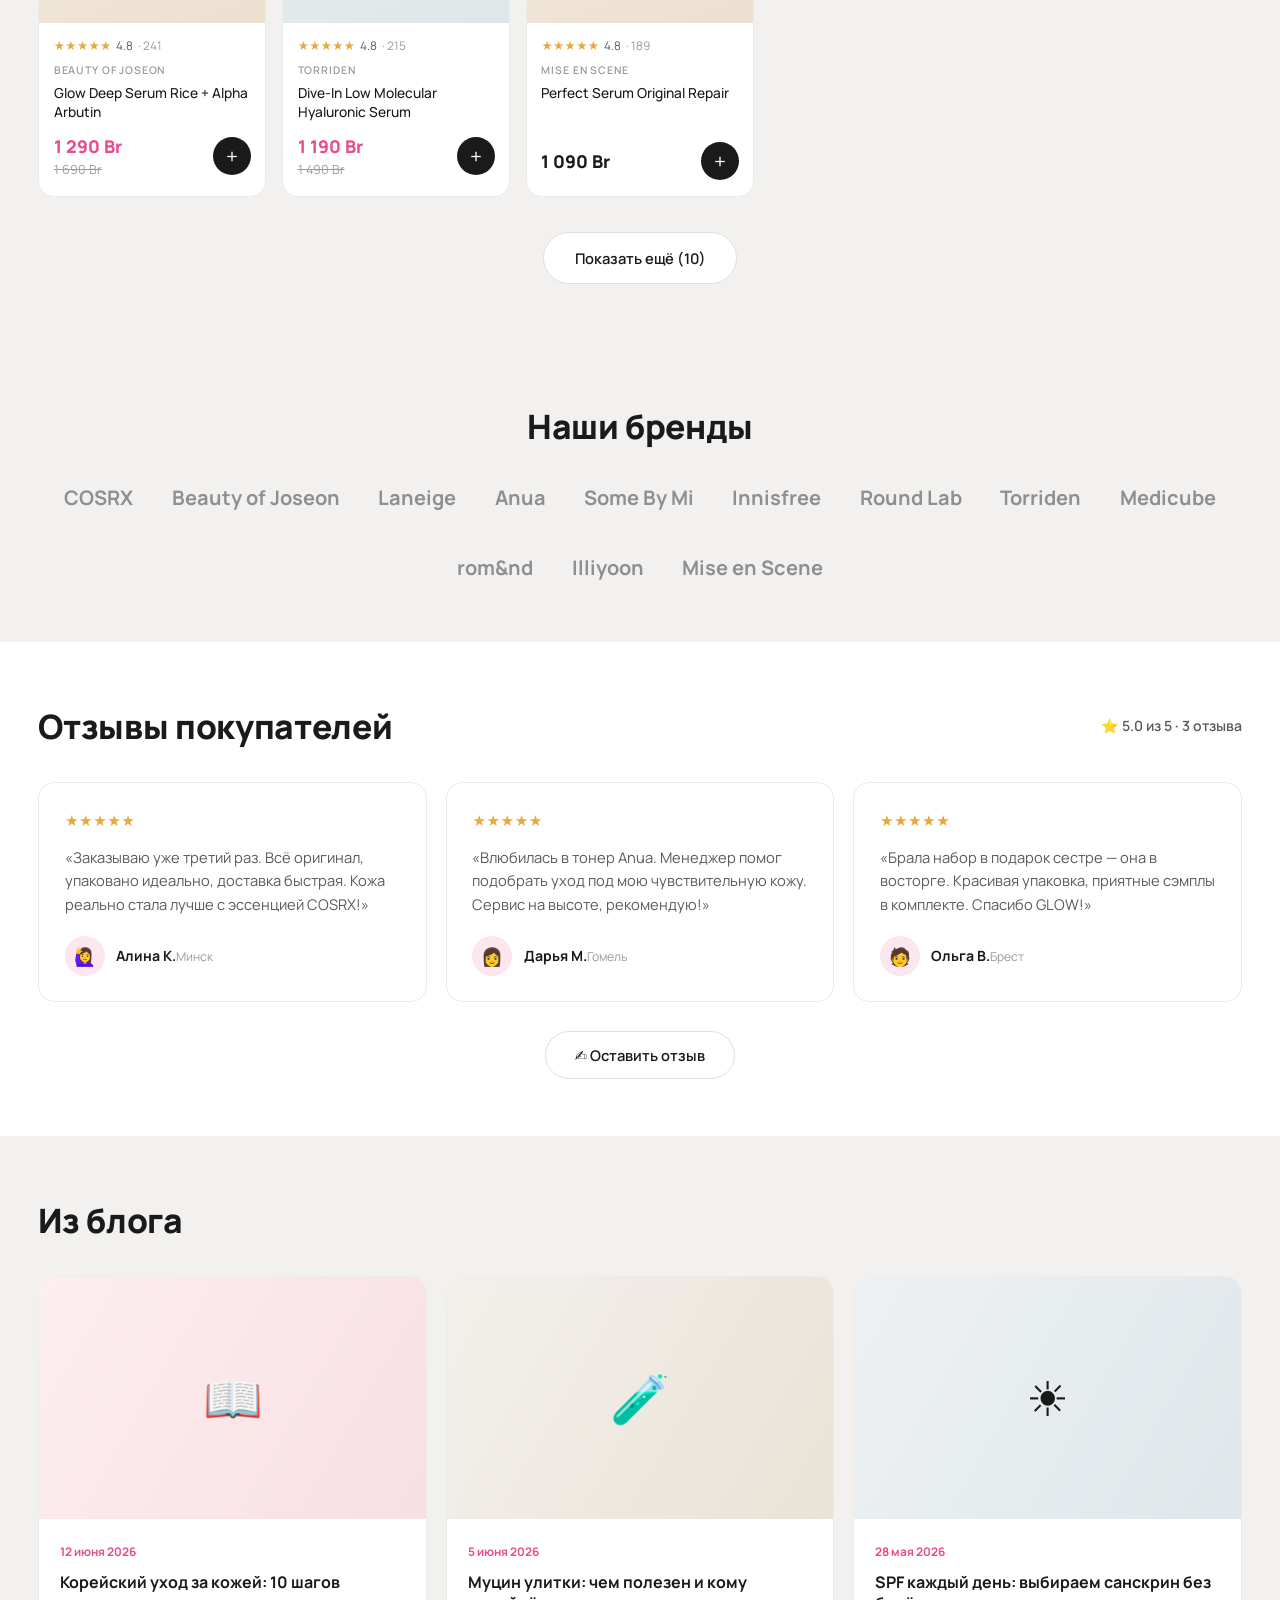
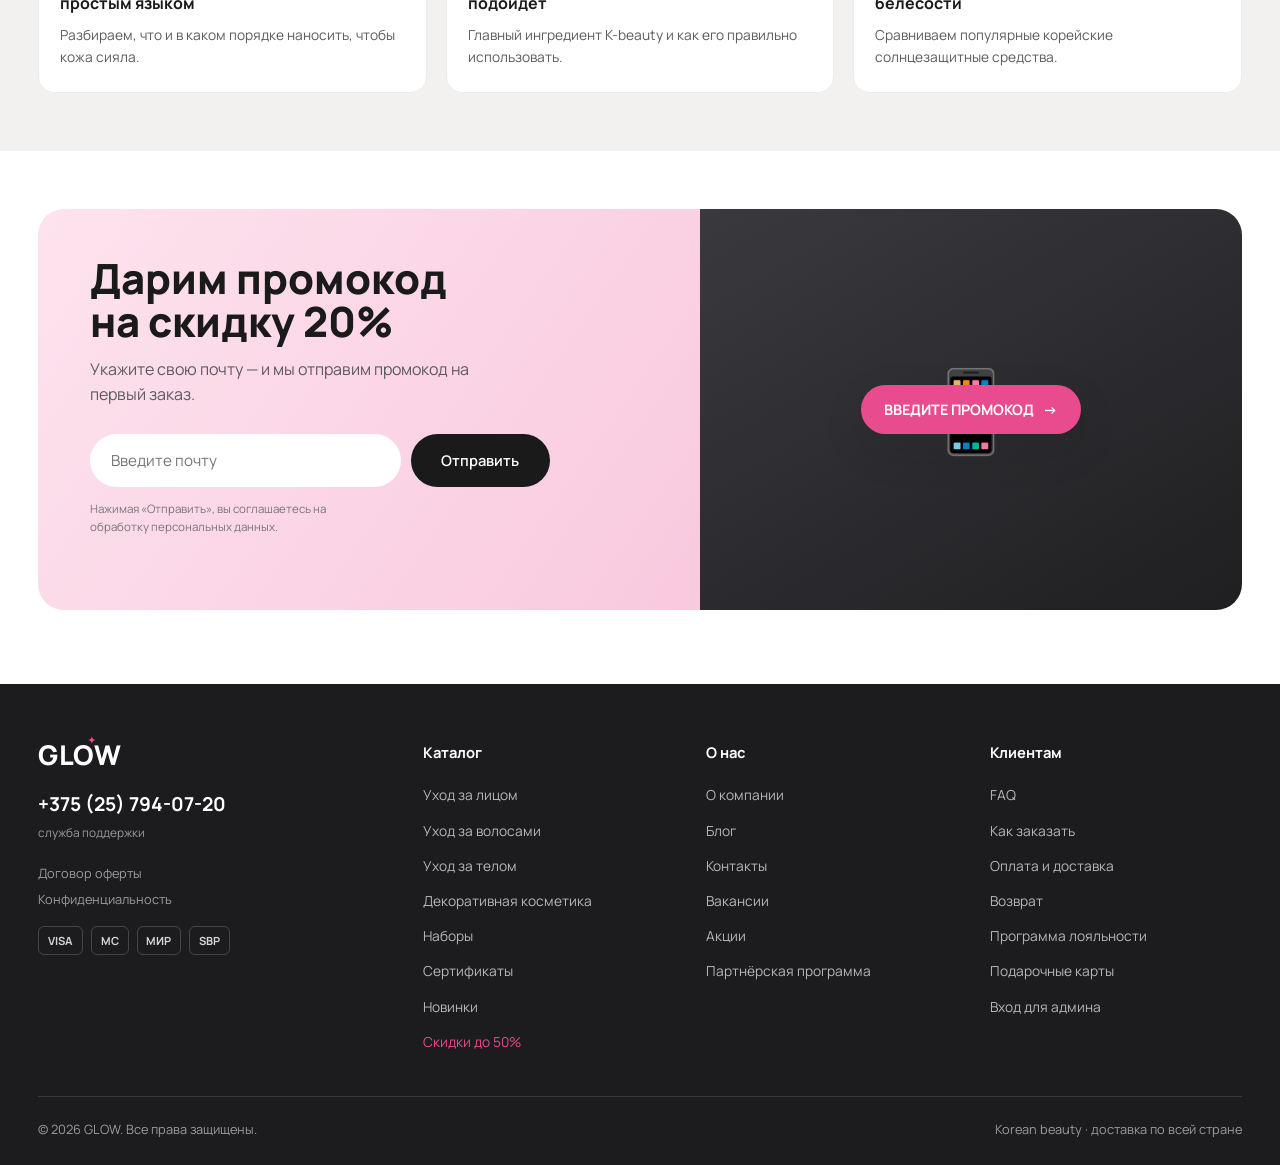
==== commit ca167a86: "Валюта BYN (Br) вместо рос. рубля + рефакторинг мобильной версии - Заменил знак ₽ на Br (белорусский" ====
--- a/index.html
+++ b/index.html
@@ -17,7 +17,7 @@
     <div class="container">
       <div class="left">
         <span><b>−10%</b> на первый заказ</span>
-        <span class="hide-sm">Бесплатная доставка на заказы от 1 000 ₽</span>
+        <span class="hide-sm">Бесплатная доставка на заказы от 1 000 Br</span>
       </div>
       <div class="right">
         <a href="tel:+375257940720">📞 +375 (25) 794-07-20</a>
@@ -78,7 +78,7 @@
               <span class="s-prod">🧴</span>
               <h2>GLOW</h2>
               <span class="s-pill">full-size в подарок</span>
-              <p>при покупке от 15 000 ₽</p>
+              <p>при покупке от 15 000 Br</p>
               <a href="#catalog" class="btn btn-red">в каталог <span class="arrow">→</span></a>
             </div>
             <div class="s-visual"><span class="motif">💆‍♀️</span></div>
@@ -296,9 +296,9 @@
     <div class="drawer-body" id="cartBody"></div>
     <div class="drawer-foot" id="cartFoot" style="display:none">
       <div class="sum-row"><span>Товаров</span><span id="sumCount">0</span></div>
-      <div class="sum-row save" id="saveRow" style="display:none"><span>Ваша выгода</span><span id="sumSave">0 ₽</span></div>
+      <div class="sum-row save" id="saveRow" style="display:none"><span>Ваша выгода</span><span id="sumSave">0 Br</span></div>
       <div class="sum-row"><span>Доставка</span><span id="sumShip">Бесплатно</span></div>
-      <div class="sum-row total"><span>Итого</span><span id="sumTotal">0 ₽</span></div>
+      <div class="sum-row total"><span>Итого</span><span id="sumTotal">0 Br</span></div>
       <button class="btn btn-red checkout-btn" id="checkoutBtn">Оформить заказ <span class="arrow">→</span></button>
     </div>
   </aside>
@@ -364,10 +364,10 @@
           <div class="co-fields">
             <div class="row2">
               <div class="field"><label>Имя и фамилия</label><input type="text" id="coName" required placeholder="Елена Иванова" /></div>
-              <div class="field"><label>Телефон</label><input type="tel" id="coPhone" required placeholder="+7 900 000-00-00" /></div>
+              <div class="field"><label>Телефон</label><input type="tel" id="coPhone" required placeholder="+375 29 000-00-00" /></div>
             </div>
             <div class="row2">
-              <div class="field"><label>Город</label><input type="text" id="coCity" required placeholder="Москва" /></div>
+              <div class="field"><label>Город</label><input type="text" id="coCity" required placeholder="Минск" /></div>
               <div class="field"><label>Способ доставки</label>
                 <select id="coDelivery">
                   <option>Курьер до двери</option>
@@ -410,7 +410,54 @@
 
   <div class="toasts" id="toasts"></div>
 
+  <!-- НИЖНЯЯ ПАНЕЛЬ (только на телефонах) -->
+  <nav class="mobile-bar" id="mobileBar" aria-label="Быстрые действия">
+    <button class="mb-item" data-act="home"><span class="mb-ic">🏠</span><span>Главная</span></button>
+    <button class="mb-item" data-act="search"><span class="mb-ic">🔍</span><span>Поиск</span></button>
+    <button class="mb-item" data-act="wish"><span class="mb-ic">♡</span><span>Избранное</span><span class="mb-badge" id="barWishCount">0</span></button>
+    <button class="mb-item" data-act="cart"><span class="mb-ic">🛍️</span><span>Корзина</span><span class="mb-badge" id="barCartCount">0</span></button>
+  </nav>
+
   <script src="js/store.js"></script>
   <script src="js/shop.js"></script>
+  <script>
+    /* Нижняя панель: переадресуем тапы на уже существующие кнопки шапки
+       и зеркалим счётчики корзины/избранного — без вмешательства в shop.js. */
+    (function () {
+      var bar = document.getElementById('mobileBar');
+      if (!bar) return;
+      bar.addEventListener('click', function (e) {
+        var item = e.target.closest('.mb-item');
+        if (!item) return;
+        var act = item.dataset.act;
+        if (act === 'home') {
+          window.scrollTo({ top: 0, behavior: 'smooth' });
+        } else if (act === 'search') {
+          window.scrollTo({ top: 0, behavior: 'smooth' });
+          var s = document.getElementById('searchInput');
+          setTimeout(function () { if (s) s.focus(); }, 360);
+        } else if (act === 'wish') {
+          var w = document.getElementById('wishBtn'); if (w) w.click();
+        } else if (act === 'cart') {
+          var c = document.getElementById('cartBtn'); if (c) c.click();
+        }
+      });
+      function mirror(srcId, dstId) {
+        var src = document.getElementById(srcId), dst = document.getElementById(dstId);
+        if (!src || !dst) return;
+        var apply = function () {
+          dst.textContent = src.textContent;
+          dst.classList.toggle('show', src.classList.contains('show'));
+        };
+        apply();
+        new MutationObserver(apply).observe(src, {
+          childList: true, characterData: true, subtree: true,
+          attributes: true, attributeFilter: ['class']
+        });
+      }
+      mirror('cartCount', 'barCartCount');
+      mirror('wishCount', 'barWishCount');
+    })();
+  </script>
 </body>
 </html>
--- a/css/styles.css
+++ b/css/styles.css
@@ -471,59 +471,159 @@
 .mm-div { height: 1px; background: var(--line); margin: .6rem .4rem; }
 
 /* ============================================================
-   АДАПТИВ
-   ============================================================ */
-@media (max-width: 1080px) { .products { grid-template-columns: repeat(3,1fr); } .cat-grid { grid-template-columns: repeat(2,1fr); } .cat-tile:nth-child(1){ grid-column: span 2; } }
+   НИЖНЯЯ ПАНЕЛЬ (мобильный таб-бар, app-style)
+   Показывается только на телефонах, скрыта на десктопе.
+   ============================================================ */
+.mobile-bar { display: none; position: fixed; left: 0; right: 0; bottom: 0; z-index: 130;
+  background: rgba(255,255,255,.94); backdrop-filter: blur(12px); border-top: 1px solid var(--line);
+  padding-bottom: env(safe-area-inset-bottom);
+  grid-template-columns: repeat(4, 1fr); }
+.mb-item { display: flex; flex-direction: column; align-items: center; justify-content: center; gap: .15rem;
+  padding: .55rem 0 .5rem; font-size: .62rem; font-weight: 600; color: var(--ink-2); position: relative; min-height: 56px;
+  transition: color .2s; }
+.mb-item:active { color: var(--pink-dark); }
+.mb-item .mb-ic { font-size: 1.4rem; line-height: 1; }
+.mb-badge { position: absolute; top: 4px; left: calc(50% + 6px); min-width: 17px; height: 17px; padding: 0 4px;
+  background: var(--pink); color: #fff; font-size: .6rem; font-weight: 700; border-radius: 999px;
+  display: grid; place-items: center; border: 2px solid #fff; transform: scale(0); transition: transform .25s var(--ease); }
+.mb-badge.show { transform: scale(1); }
+
+/* ============================================================
+   АДАПТИВ — мобильная версия
+   Брейкпоинты: 1080 (планшет) · 900 (мобильная шапка) · 640 (телефон) · 400 (узкий)
+   ============================================================ */
+
+/* отступ для якорных переходов под липкой шапкой + без серой вспышки на тап */
+html { scroll-padding-top: 150px; }
+@media (hover: none) { a, button { -webkit-tap-highlight-color: transparent; } }
+
+/* ---------- ПЛАНШЕТ ---------- */
+@media (max-width: 1080px) {
+  .products { grid-template-columns: repeat(3, 1fr); }
+  .cat-grid { grid-template-columns: repeat(2, 1fr); }
+  .cat-tile:nth-child(1) { grid-column: span 2; }
+}
+
+/* ---------- МОБИЛЬНАЯ ШАПКА (≤900) ---------- */
 @media (max-width: 900px) {
+  html { scroll-padding-top: 124px; }
+  body { padding-bottom: calc(56px + env(safe-area-inset-bottom)); } /* место под таб-бар */
+  .mobile-bar { display: grid; }
+
+  /* служебная полоса компактнее */
   .topbar { font-size: .72rem; }
-  .topbar .left { gap: 1rem; } .topbar .hide-sm { display: none; }
-  /* мобильная шапка: бургер · лого · иконки, поиск на всю ширину снизу */
-  .burger { display: flex; order: 0; }
-  .header-main { flex-wrap: wrap; height: auto; padding: .6rem 0; gap: .6rem; }
+  .topbar .container { height: 36px; }
+  .topbar .left { gap: 1rem; }
+  .topbar .hide-sm { display: none; }
+
+  /* шапка: [бургер] [лого] [иконки]  +  поиск на всю ширину снизу */
+  .header-main { flex-wrap: wrap; height: auto; padding: .55rem 0 .7rem; gap: .5rem .6rem; }
+  .burger { display: flex; order: 0; width: 42px; height: 42px; margin-left: -.4rem; }
   .logo { order: 1; }
   .logo-text { font-size: 1.4rem; }
   .header-actions { order: 2; margin-left: auto; gap: .1rem; }
-  .act { padding: .45rem .5rem; }
+  .act { padding: .5rem; min-width: 44px; min-height: 44px; justify-content: center; }
   .act span:not(.ic):not(.cart-count) { display: none; }
-  .cat-btn { display: none; }
-  .header-phone { display: none; }
-  .search { order: 3; flex-basis: 100%; max-width: 100%; }
+  .act .ic { font-size: 1.4rem; }
+  #adminBtn { display: none; }            /* админка — из бургер-меню и подвала */
+  .cat-btn, .header-phone { display: none; }
+  .catnav { display: none; }              /* навигация дублируется в бургер-меню */
+  .search { order: 3; flex-basis: 100%; max-width: 100%; padding-block: .15rem; }
+
+  /* герой-слайдер в один столбец */
+  .hero { padding-top: 1rem; }
+  .slider { border-radius: 20px; }
   .slider-arrow { display: none; }
-  .slide { grid-template-columns: 1fr; }
-  .slide .s-copy { padding: 2.6rem 2rem; }
-  .slide .s-visual { min-height: 180px; }
+  .slide { grid-template-columns: 1fr; min-height: 0; }
+  .slide .s-copy { padding: 2.4rem 1.8rem; }
+  .slide .s-prod { font-size: 2.6rem; margin-bottom: .5rem; }
+  .slide .s-visual { min-height: 168px; }
+  .slide .s-visual .motif { font-size: clamp(5rem, 28vw, 8rem); }
+
+  /* сетки в один столбец */
   .reviews-grid, .blog-grid { grid-template-columns: 1fr; }
   .promo-band .promo-inner { grid-template-columns: 1fr; }
-  .promo-left { padding: 2.4rem 2rem; }
-  .promo-right { min-height: 180px; }
-  .footer-grid { grid-template-columns: 1fr 1fr; }
-  .qv { grid-template-columns: 1fr; } .qv-media { min-height: 220px; font-size: 4.5rem; } .qv-info { padding: 1.6rem; }
+  .promo-left { padding: 2.4rem 1.8rem; }
+  .promo-right { min-height: 160px; }
+  .footer-grid { grid-template-columns: 1fr 1fr; gap: 1.6rem 1.4rem; }
+  .footer-grid > :first-child { grid-column: 1 / -1; }
+
+  /* модалки на всю ширину */
+  .qv { grid-template-columns: 1fr; }
+  .qv-media { min-height: 200px; font-size: 4.5rem; }
+  .qv-info { padding: 1.6rem; }
   .co-grid { grid-template-columns: 1fr; }
+
+  /* убрать авто-зум iOS при фокусе в поля (нужен размер ≥16px) */
+  .search input, .field input, .field select, .field textarea,
+  .subscribe input, .sort-select, .promo-row input { font-size: 16px; }
 }
-@media (max-width: 600px) {
-  section { padding: 2.6rem 0; }
-  .sec-head { margin-bottom: 1.3rem; }
+
+/* ---------- ТЕЛЕФОН (≤640) ---------- */
+@media (max-width: 640px) {
+  section { padding: 2.4rem 0; }
+  .sec-head { margin-bottom: 1.2rem; }
+  .sec-head h2 { font-size: 1.45rem; }
+
   .search .ic { display: none; }
-  .cat-grid { grid-template-columns: 1fr 1fr; gap: .7rem; } .cat-tile:nth-child(1){ grid-column: span 2; }
-  .cat-tile { min-height: 120px; padding: 1.1rem; }
-  .products { grid-template-columns: repeat(2,1fr); gap: .7rem; }
+  .search { padding-left: 1rem; }
+  .search button { padding: .7rem 1.1rem; }
+
+  /* категории: 2 в ряд, первая — на всю ширину */
+  .cat-grid { grid-template-columns: 1fr 1fr; gap: .7rem; }
+  .cat-tile:nth-child(1) { grid-column: span 2; }
+  .cat-tile { min-height: 116px; padding: 1.1rem; }
+  .cat-tile .emojis { font-size: 2.2rem; }
+  .cat-tile:nth-child(1) .emojis { font-size: 3rem; }
+
+  /* товары: 2 в ряд, компактнее */
+  .products { grid-template-columns: repeat(2, 1fr); gap: .7rem; }
+  .card-body { padding: .7rem .75rem .85rem; }
   .card-name { font-size: .82rem; }
-  .price { font-size: 1rem; }
-  .footer-grid { grid-template-columns: 1fr; gap: 1.6rem; }
+  .card-media .ico { font-size: 2.6rem; }
+  .price { font-size: 1.02rem; }
+  .add-round { width: 36px; height: 36px; }
+
+  /* подвал в две колонки, бренд-блок на всю ширину */
   .footer { text-align: left; }
   .subscribe { flex-direction: column; }
+  .subscribe .btn { width: 100%; }
   .row2 { grid-template-columns: 1fr; }
-  .slide h2 { font-size: 2.4rem; }
-  .slide .s-copy { padding: 2.2rem 1.5rem; }
-  .brand-row { gap: 1.4rem; } .brand-row span { font-size: 1.05rem; }
+
+  .slide h2 { font-size: clamp(2rem, 11vw, 2.6rem); }
+  .slide .s-copy { padding: 2.1rem 1.4rem; }
+  .slide p { font-size: .92rem; }
+
+  .brand-row { gap: 1.2rem 1.6rem; }
+  .brand-row span { font-size: 1.02rem; }
   .post-read { padding: 1.4rem 1.3rem; }
-  .to-top { right: 14px; bottom: 14px; width: 44px; height: 44px; }
-  .toasts { bottom: 14px; width: 92vw; }
+
+  /* модалки на телефоне */
+  .modal { padding: 1.8rem 1.4rem; border-radius: 18px; }
+  .co-head { padding: 1.1rem 1.3rem; }
+  .co-body { padding: 1.3rem 1.3rem 1.6rem; }
   .drawer-head, .drawer-body, .drawer-foot { padding-inline: 1.1rem; }
+
+  /* плавающие элементы — выше таб-бара и с учётом «безопасной зоны» iOS */
+  .to-top { right: 14px; bottom: calc(64px + env(safe-area-inset-bottom)); width: 46px; height: 46px; }
+  .toasts { bottom: calc(70px + env(safe-area-inset-bottom)); width: 92vw; }
 }
-@media (max-width: 380px) {
-  .products { grid-template-columns: 1fr 1fr; }
-  .act { padding: .4rem .35rem; }
+
+/* ---------- УЗКИЙ ТЕЛЕФОН (≤400) ---------- */
+@media (max-width: 400px) {
+  .topbar .left span:first-child { white-space: nowrap; }
   .logo-text { font-size: 1.25rem; }
+  .act { min-width: 40px; padding: .45rem .25rem; }
+  .cat-tile { min-height: 104px; padding: .9rem; }
+  .slide h2 { font-size: 2rem; }
+  .mb-item { font-size: .58rem; }
 }
-@media (prefers-reduced-motion: reduce) { *, *::before, *::after { animation: none !important; transition: none !important; } .reveal { opacity: 1; transform: none; } }
+
+/* выезжающие панели — отступ снизу под «безопасную зону» iOS */
+.drawer-foot { padding-bottom: calc(1.3rem + env(safe-area-inset-bottom)); }
+.mm-nav { padding-bottom: calc(.8rem + env(safe-area-inset-bottom)); }
+
+@media (prefers-reduced-motion: reduce) {
+  *, *::before, *::after { animation: none !important; transition: none !important; }
+  .reveal { opacity: 1; transform: none; }
+}
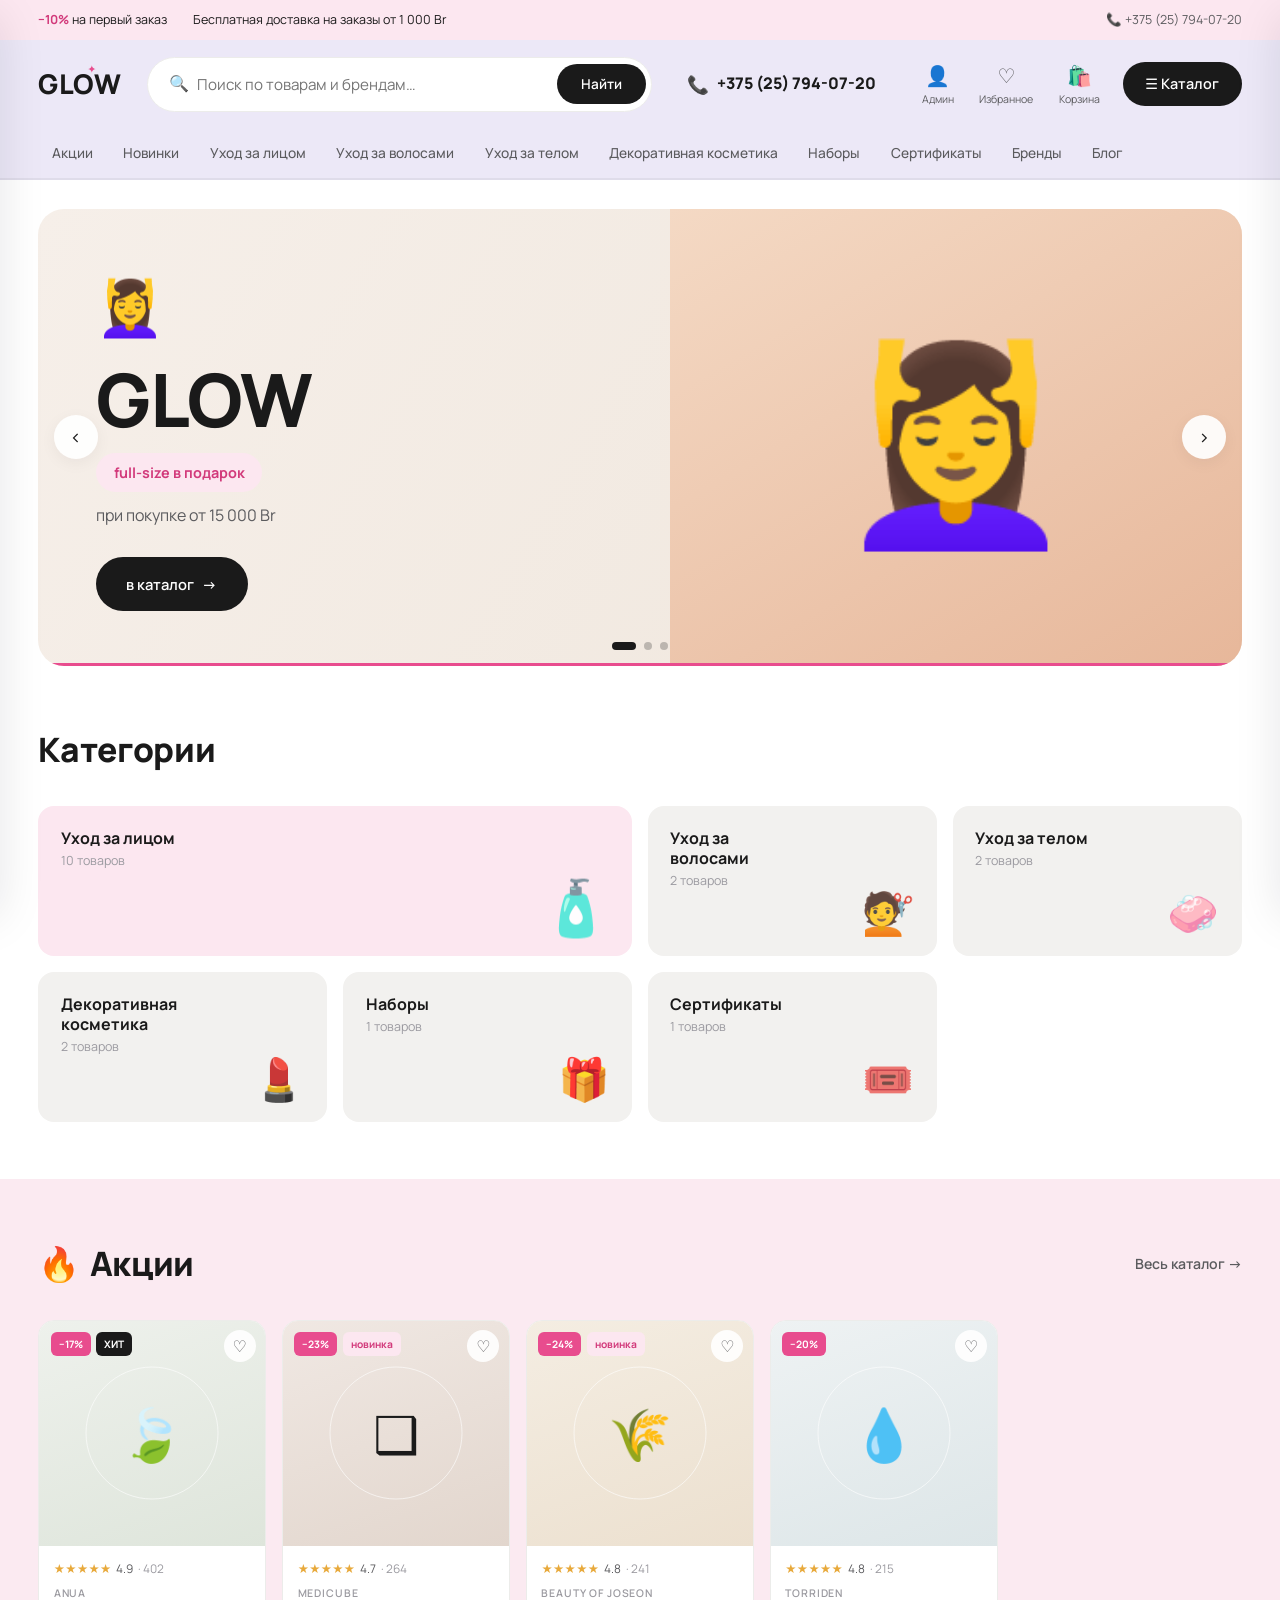
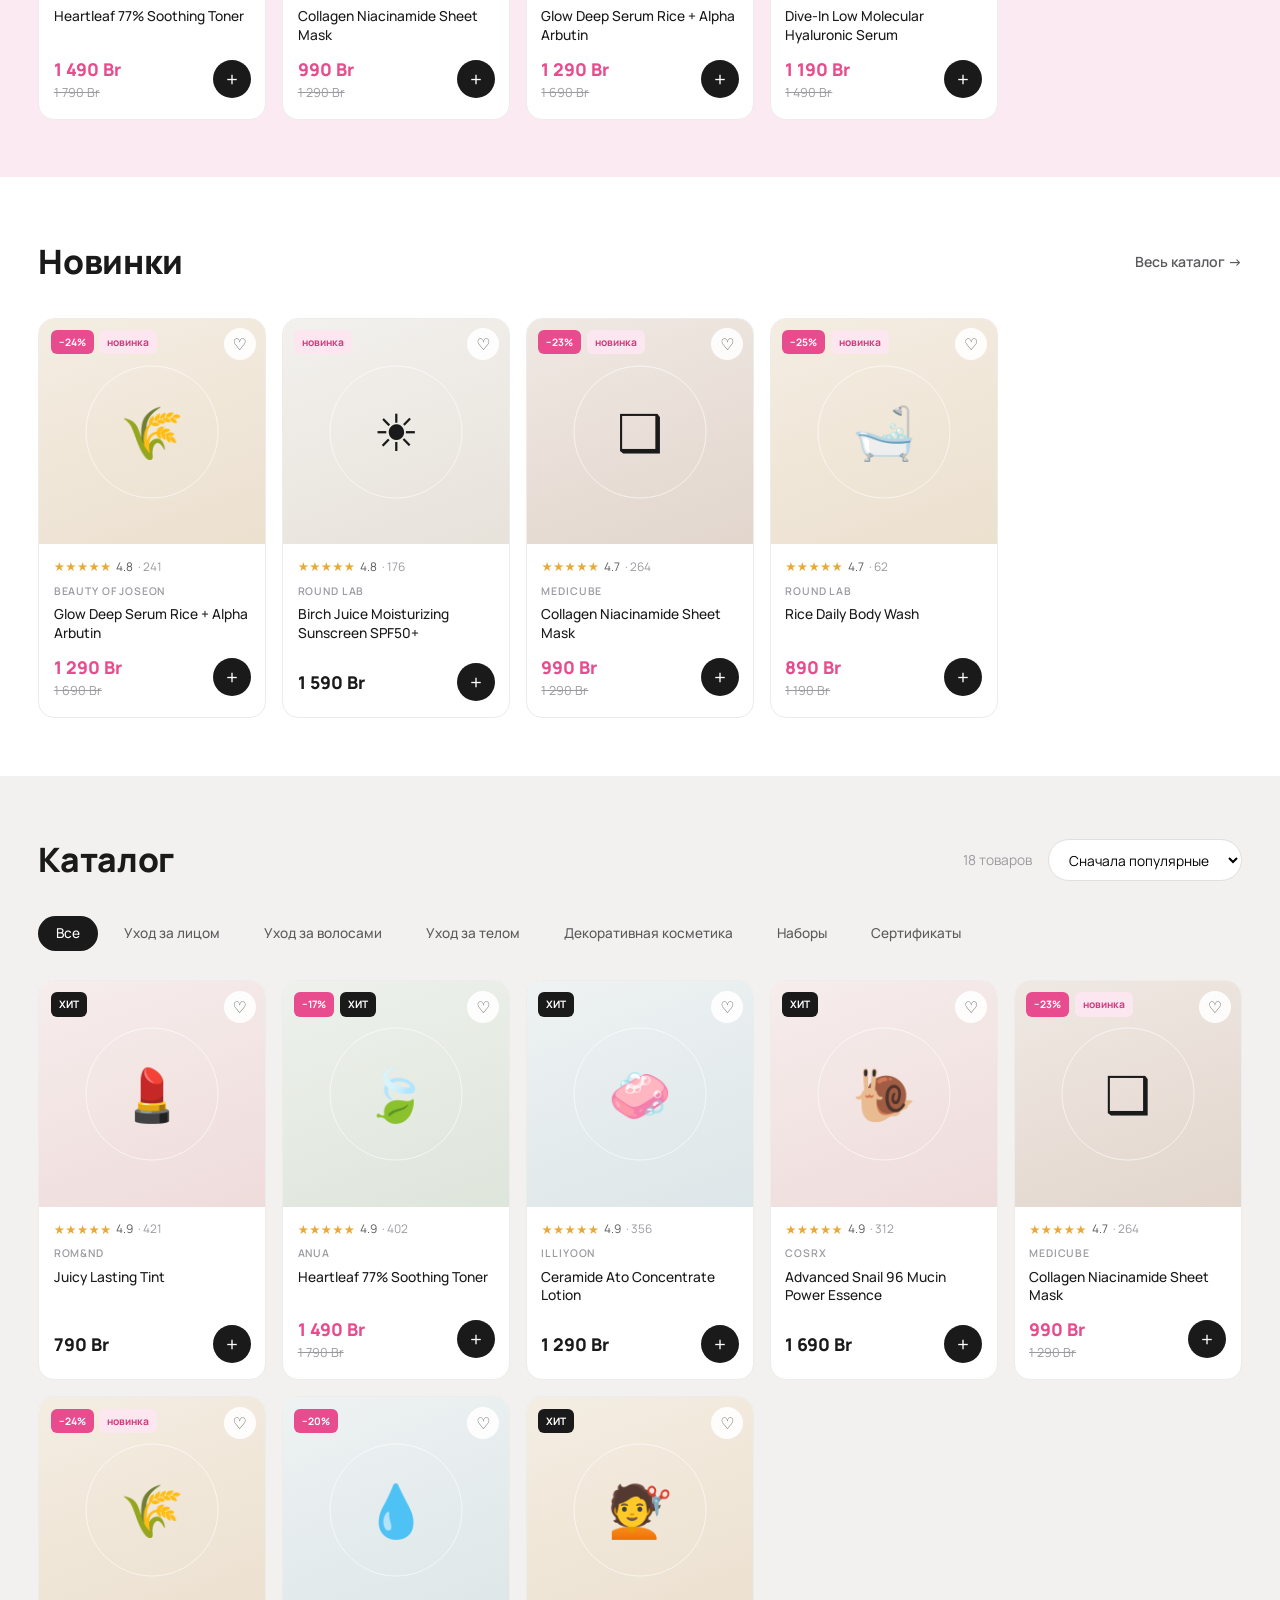
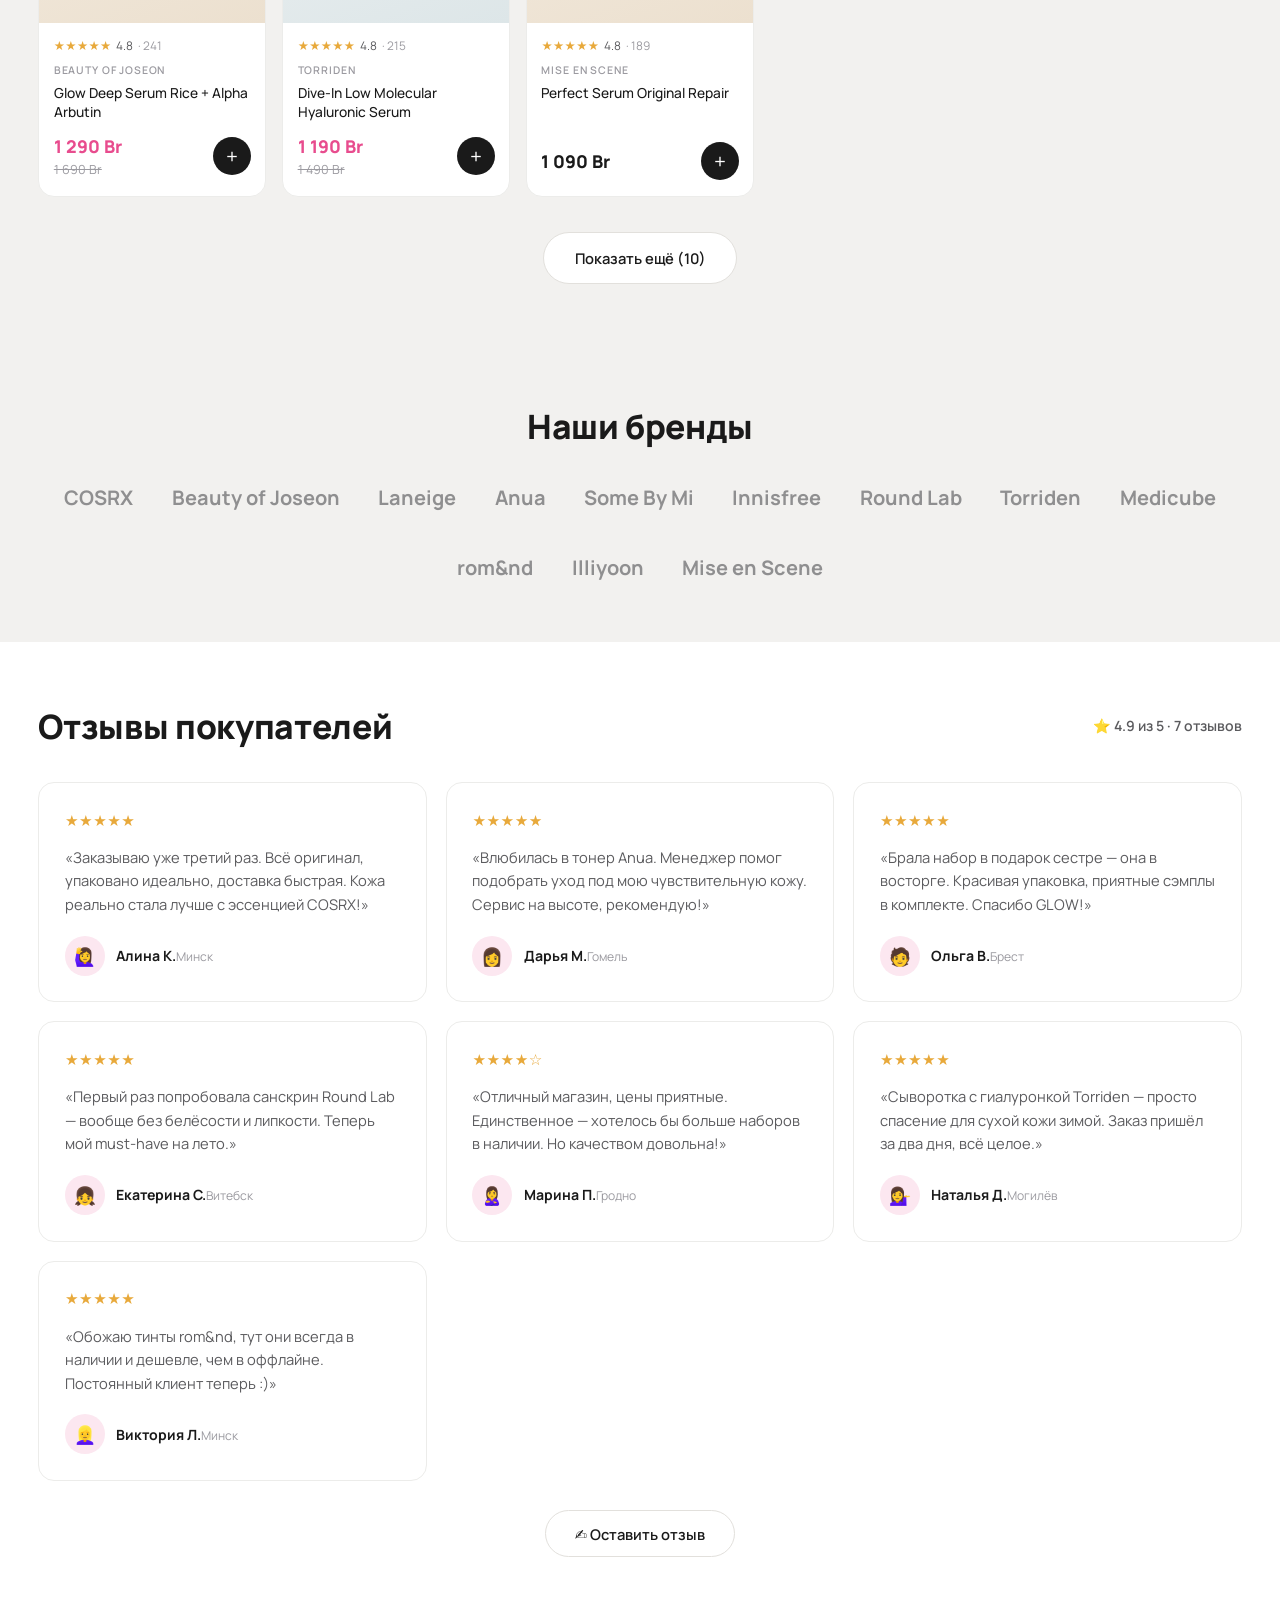
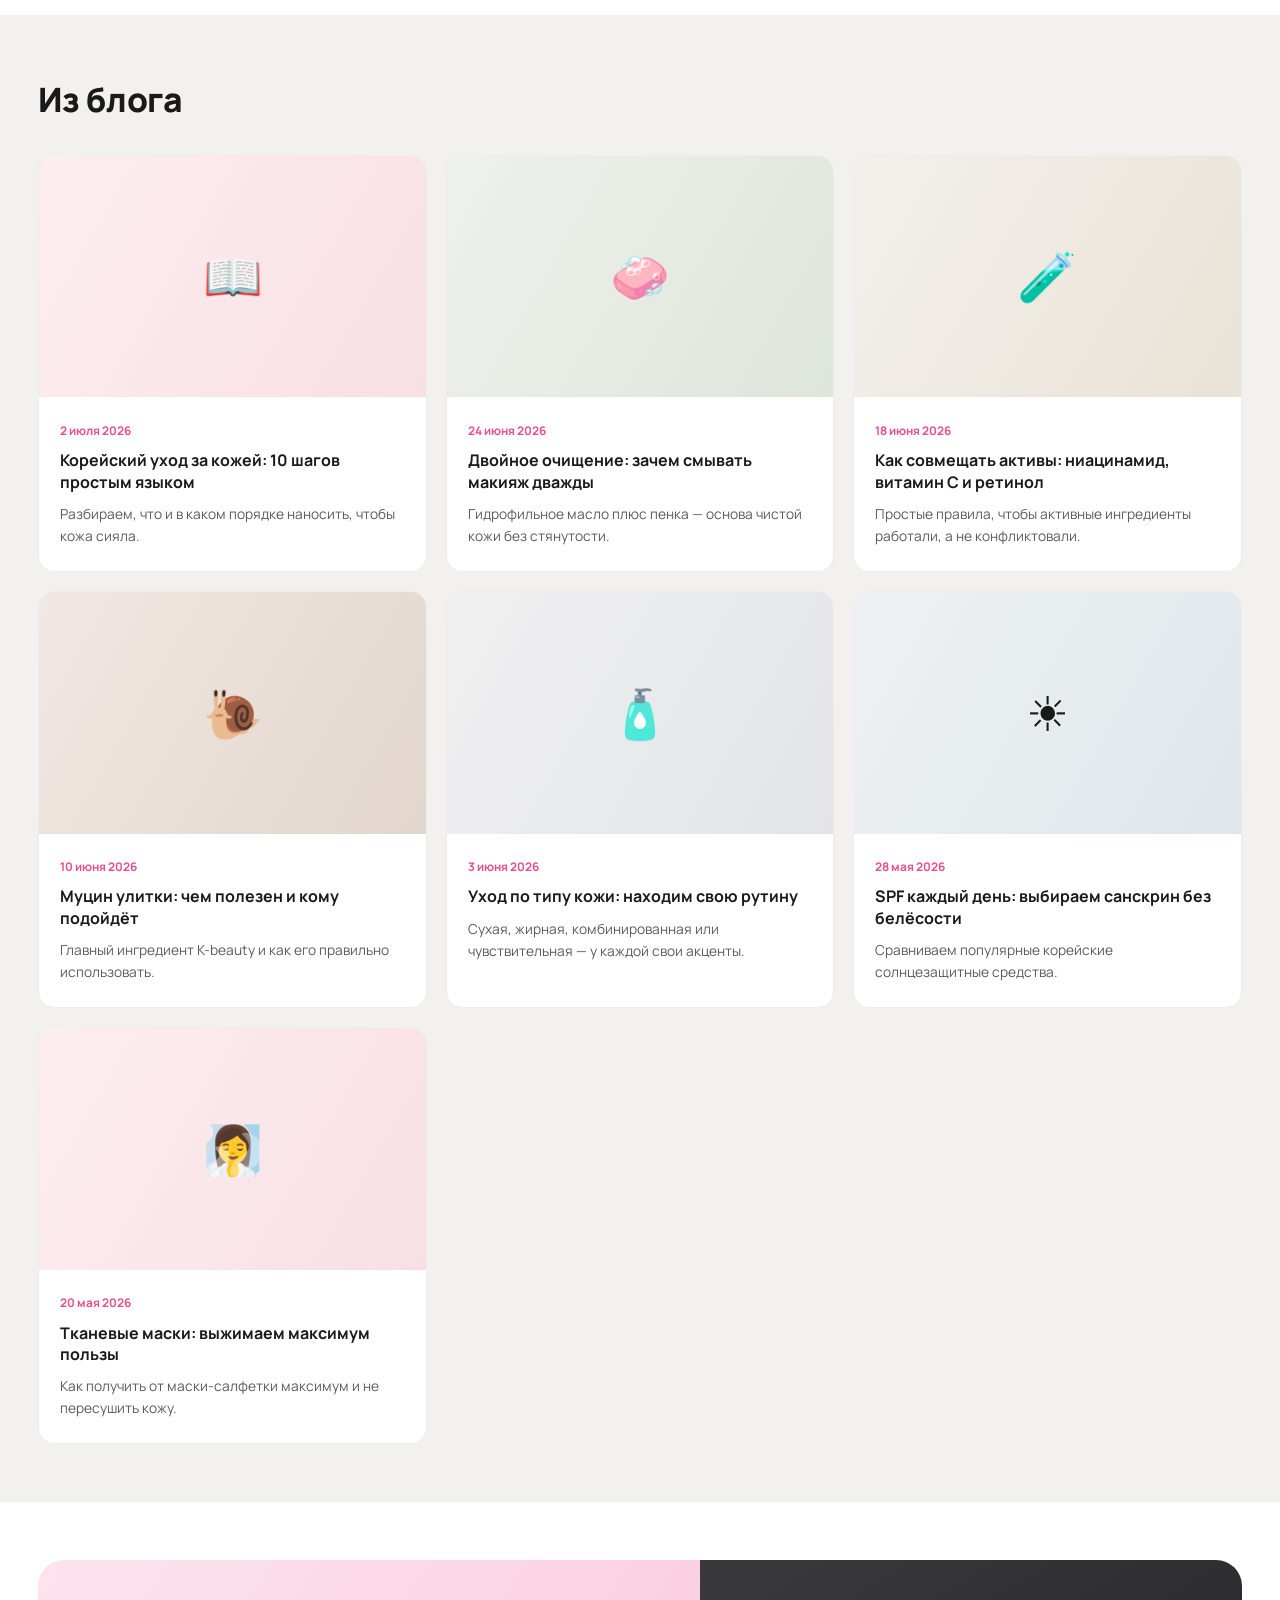
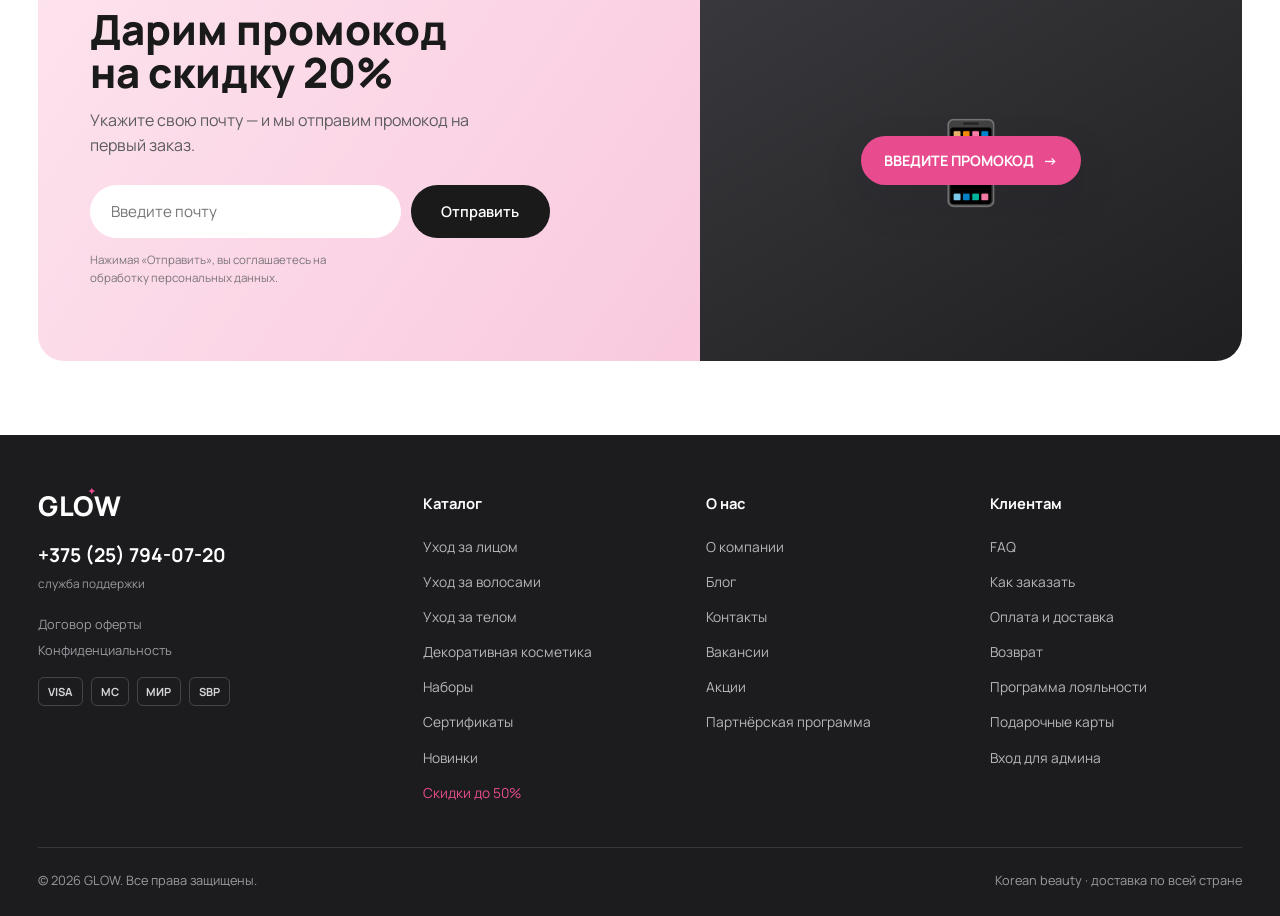
==== commit 761221c7: "Контент: наполнил блог и отзывы, добавил страницу info.html, починил ссылки - data/blog.json: 7 стат" ====
--- a/index.html
+++ b/index.html
@@ -232,8 +232,8 @@
             <span class="f-mail"><small>служба поддержки</small></span>
           </div>
           <div class="legal">
-            <a href="#">Договор оферты</a>
-            <a href="#">Конфиденциальность</a>
+            <a href="info.html#offer">Договор оферты</a>
+            <a href="info.html#privacy">Конфиденциальность</a>
           </div>
           <div class="pay"><span>VISA</span><span>MC</span><span>МИР</span><span>SBP</span></div>
         </div>
@@ -248,23 +248,23 @@
         <div>
           <h5>О нас</h5>
           <ul>
-            <li><a href="#">О компании</a></li>
+            <li><a href="info.html#about">О компании</a></li>
             <li><a href="#blog">Блог</a></li>
             <li><a href="#contact">Контакты</a></li>
-            <li><a href="#">Вакансии</a></li>
+            <li><a href="info.html#careers">Вакансии</a></li>
             <li><a href="#sale">Акции</a></li>
-            <li><a href="#">Партнёрская программа</a></li>
+            <li><a href="info.html#partners">Партнёрская программа</a></li>
           </ul>
         </div>
         <div>
           <h5>Клиентам</h5>
           <ul>
-            <li><a href="#">FAQ</a></li>
-            <li><a href="#">Как заказать</a></li>
-            <li><a href="#">Оплата и доставка</a></li>
-            <li><a href="#">Возврат</a></li>
-            <li><a href="#">Программа лояльности</a></li>
-            <li><a href="#">Подарочные карты</a></li>
+            <li><a href="info.html#faq">FAQ</a></li>
+            <li><a href="info.html#howto">Как заказать</a></li>
+            <li><a href="info.html#delivery">Оплата и доставка</a></li>
+            <li><a href="info.html#returns">Возврат</a></li>
+            <li><a href="info.html#loyalty">Программа лояльности</a></li>
+            <li><a href="info.html#giftcards">Подарочные карты</a></li>
             <li><a href="admin.html">Вход для админа</a></li>
           </ul>
         </div>
--- a/css/styles.css
+++ b/css/styles.css
@@ -208,6 +208,8 @@
 .card:hover { transform: translateY(-5px); box-shadow: var(--shadow-md); border-color: transparent; }
 .card-media { position: relative; aspect-ratio: 1/1; display: grid; place-items: center; background: var(--bg-soft); }
 .card-media::after { content:''; position:absolute; top:50%; left:50%; transform:translate(-50%,-50%); width:58%; aspect-ratio:1; border-radius:50%; border:1px solid rgba(255,255,255,.6); }
+.card-media.has-photo { background-size: cover; background-position: center; }
+.card-media.has-photo::after { display: none; }
 .card-media .ico { font-size: 3.2rem; position: relative; z-index: 1; transition: transform .4s var(--ease); }
 .card:hover .card-media .ico { transform: scale(1.08); }
 .badges { position: absolute; top: .7rem; left: .7rem; display: flex; gap: .35rem; z-index: 2; }
@@ -415,6 +417,12 @@
 .qv { display: grid; grid-template-columns: 1fr 1fr; }
 .qv-media { position: relative; display: grid; place-items: center; min-height: 360px; font-size: 6rem; }
 .qv-media span { position: relative; z-index: 1; }
+.qv-media.has-photo { background: var(--bg-soft); }
+.qv-media .qv-photo { position: absolute; inset: 0; width: 100%; height: 100%; object-fit: cover; }
+.qv-thumbs { position: absolute; left: 0; right: 0; bottom: 0; z-index: 3; display: flex; gap: .5rem; padding: .7rem; overflow-x: auto; background: linear-gradient(0deg, rgba(0,0,0,.4), transparent); }
+.qv-thumb { flex: none; width: 54px; height: 54px; border-radius: 10px; overflow: hidden; border: 2px solid transparent; background: #fff; padding: 0; cursor: pointer; transition: border-color .2s; }
+.qv-thumb.on { border-color: #fff; }
+.qv-thumb img { width: 100%; height: 100%; object-fit: cover; display: block; }
 .qv-close { position: absolute; top: 1rem; right: 1rem; z-index: 5; width: 38px; height: 38px; border-radius: 50%; background: #fff; box-shadow: var(--shadow-sm); font-size: 1rem; transition: transform .2s; }
 .qv-close:hover { transform: rotate(90deg); }
 .qv-info { padding: 2.4rem; }
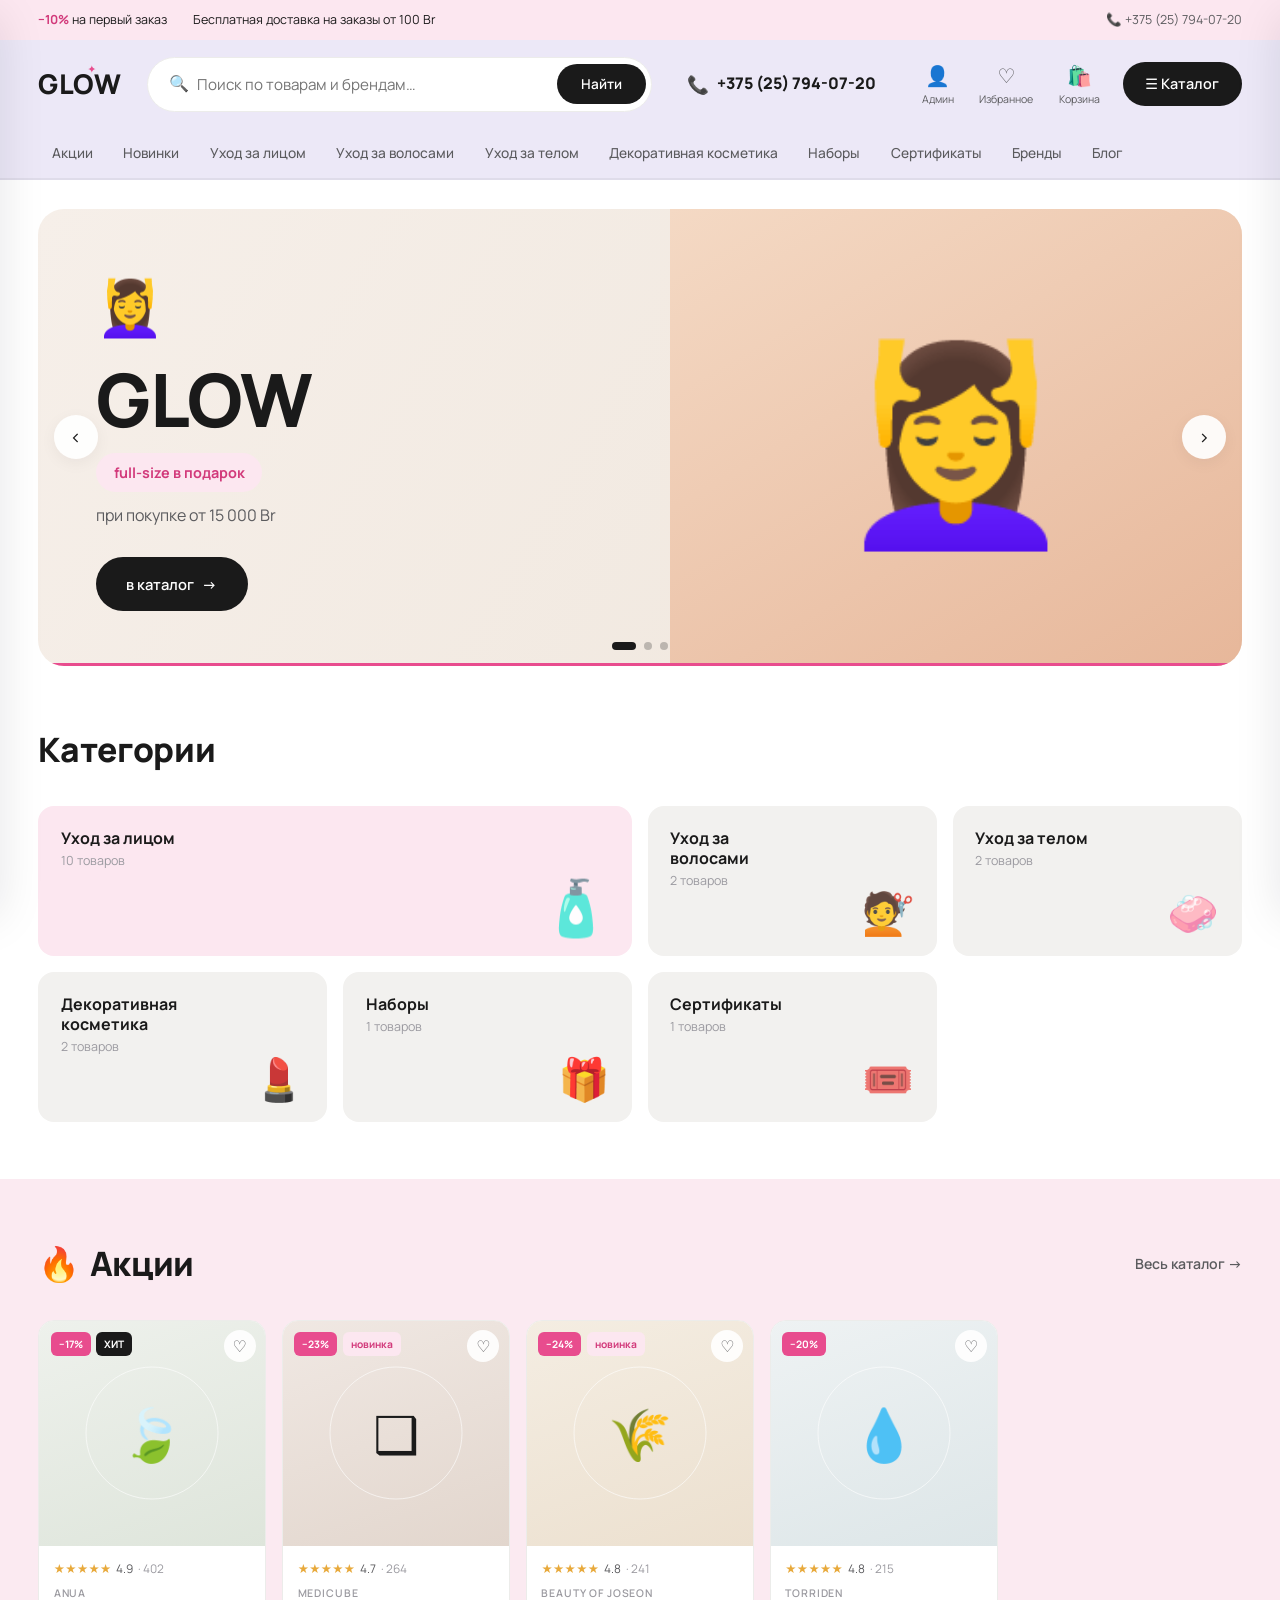
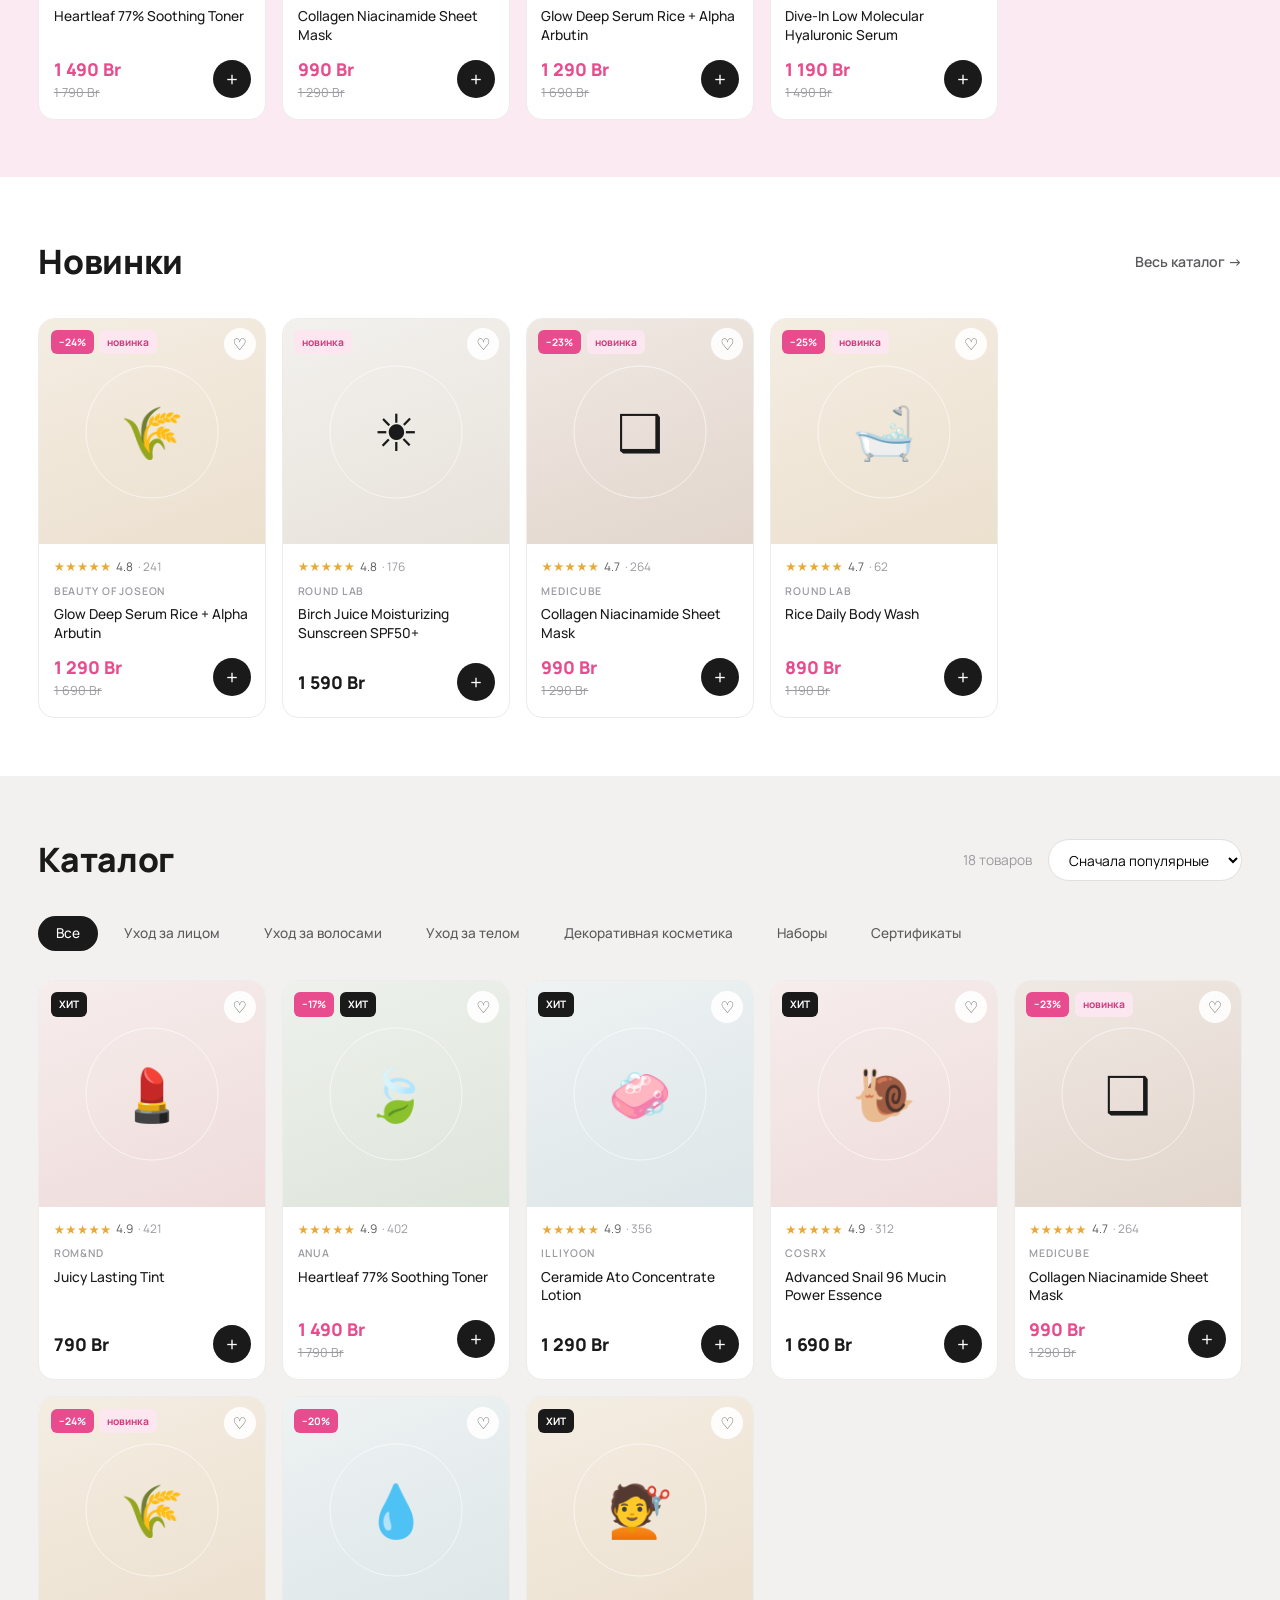
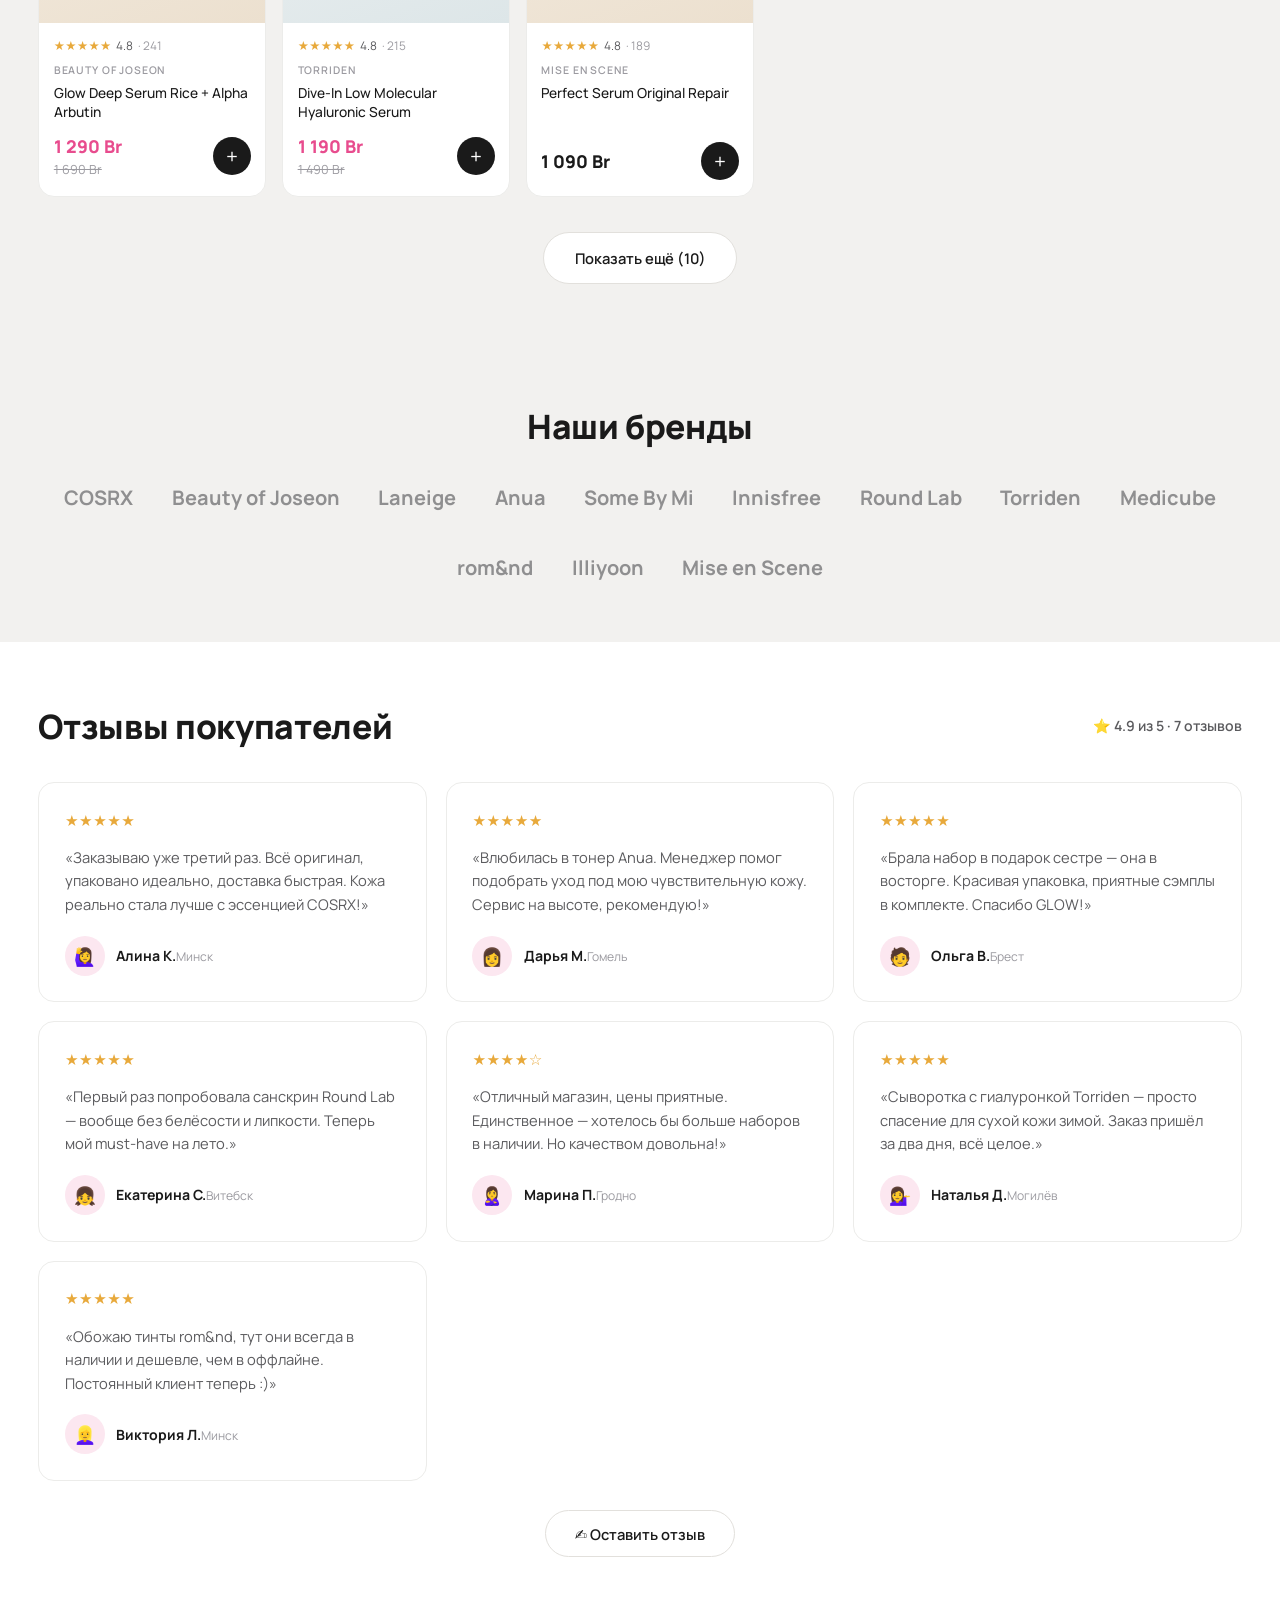
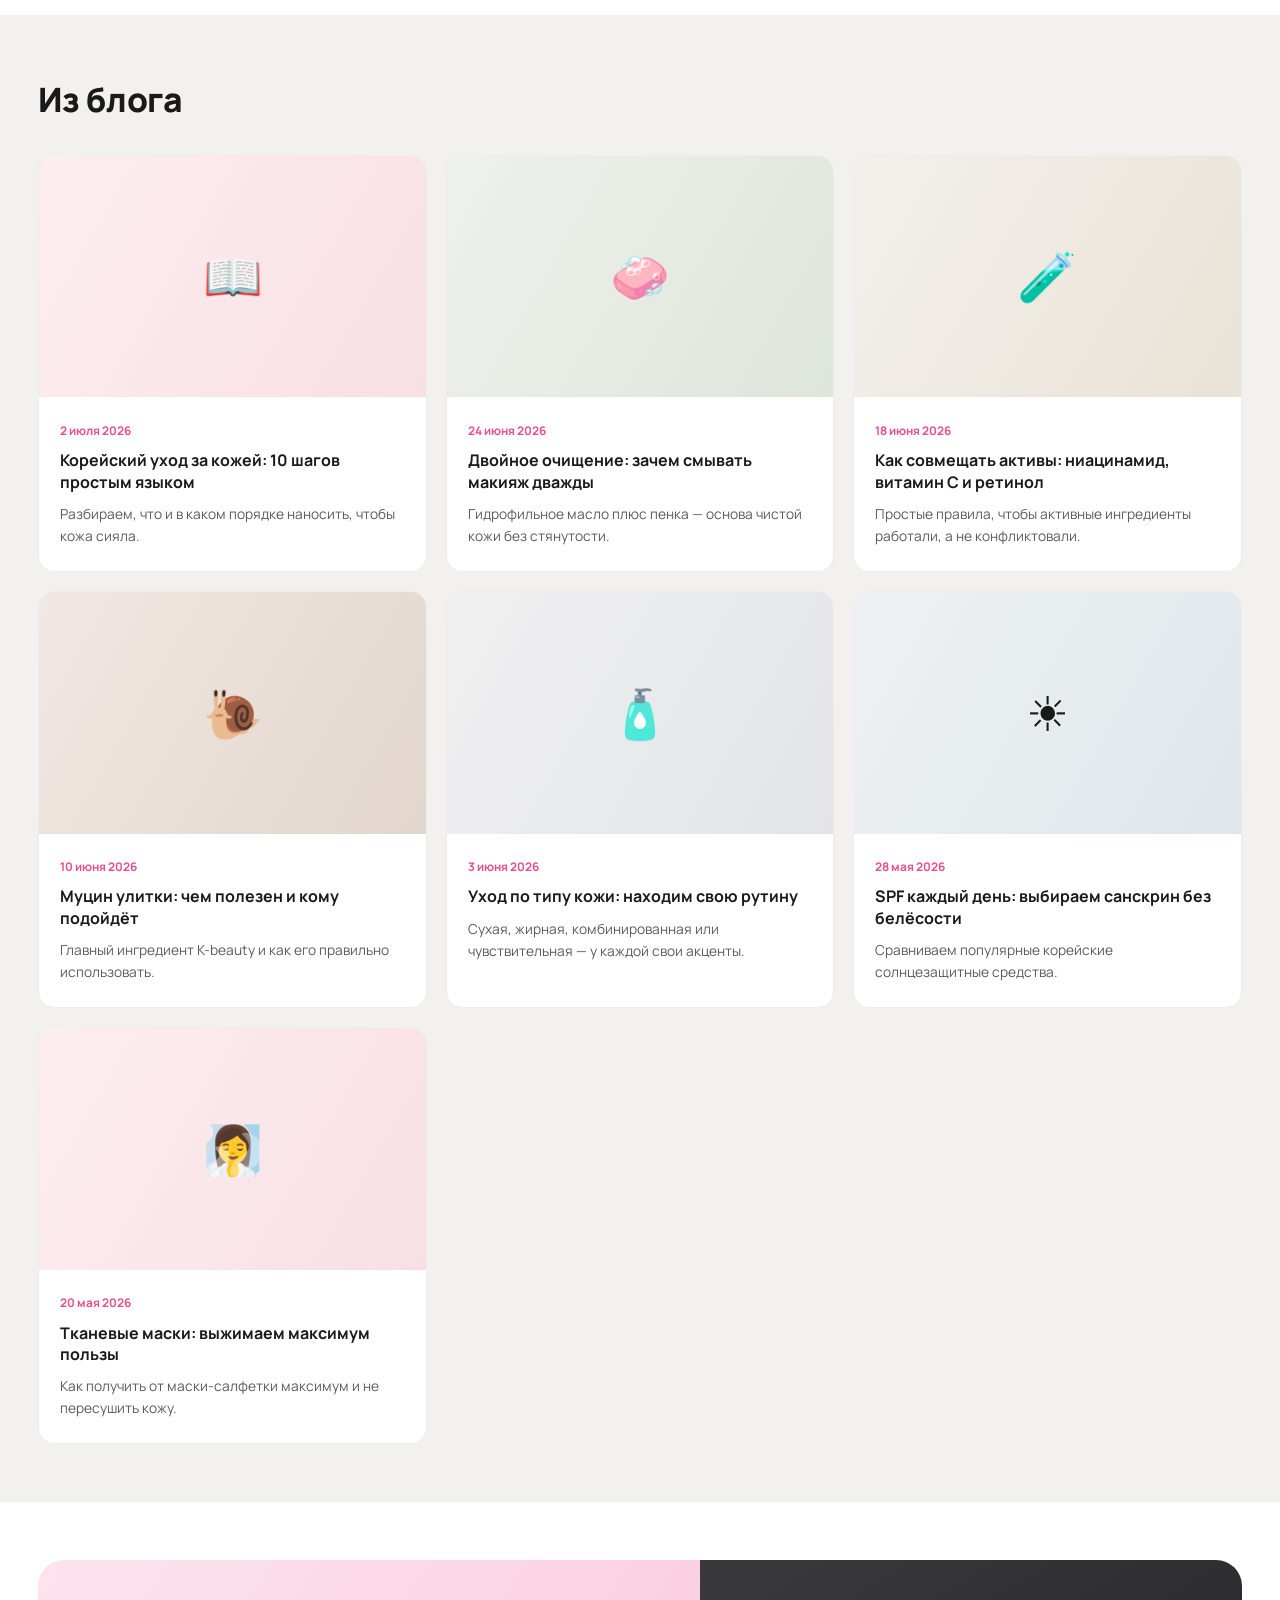
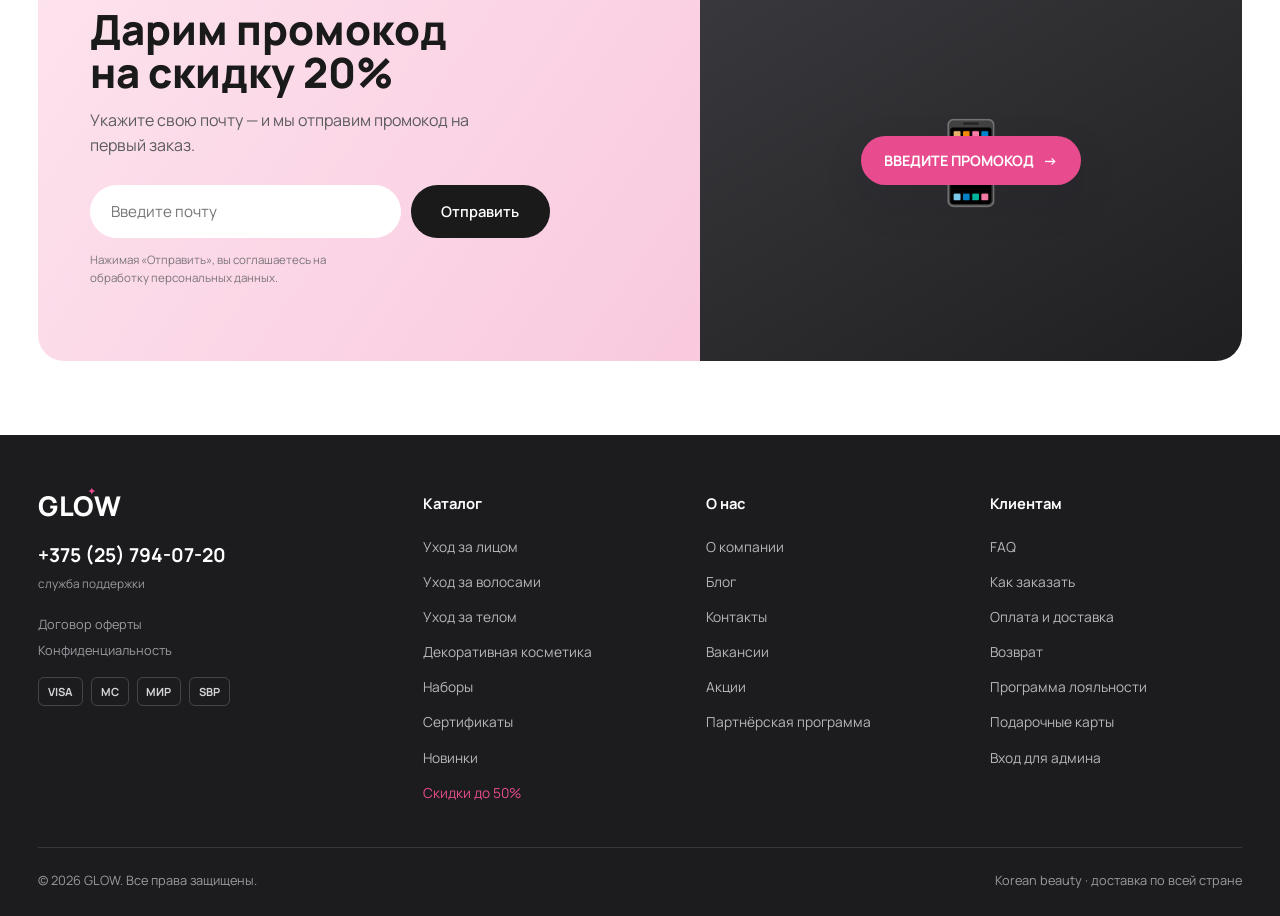
==== commit cd3287a9: "GLOW: доставка — бесплатно от 100 Br, до 100 Br — 7 Br Co-Authored-By: Claude Fable 5 <noreply@anthr" ====
--- a/index.html
+++ b/index.html
@@ -17,7 +17,7 @@
     <div class="container">
       <div class="left">
         <span><b>−10%</b> на первый заказ</span>
-        <span class="hide-sm">Бесплатная доставка на заказы от 1 000 Br</span>
+        <span class="hide-sm">Бесплатная доставка на заказы от 100 Br</span>
       </div>
       <div class="right">
         <a href="tel:+375257940720">📞 +375 (25) 794-07-20</a>
